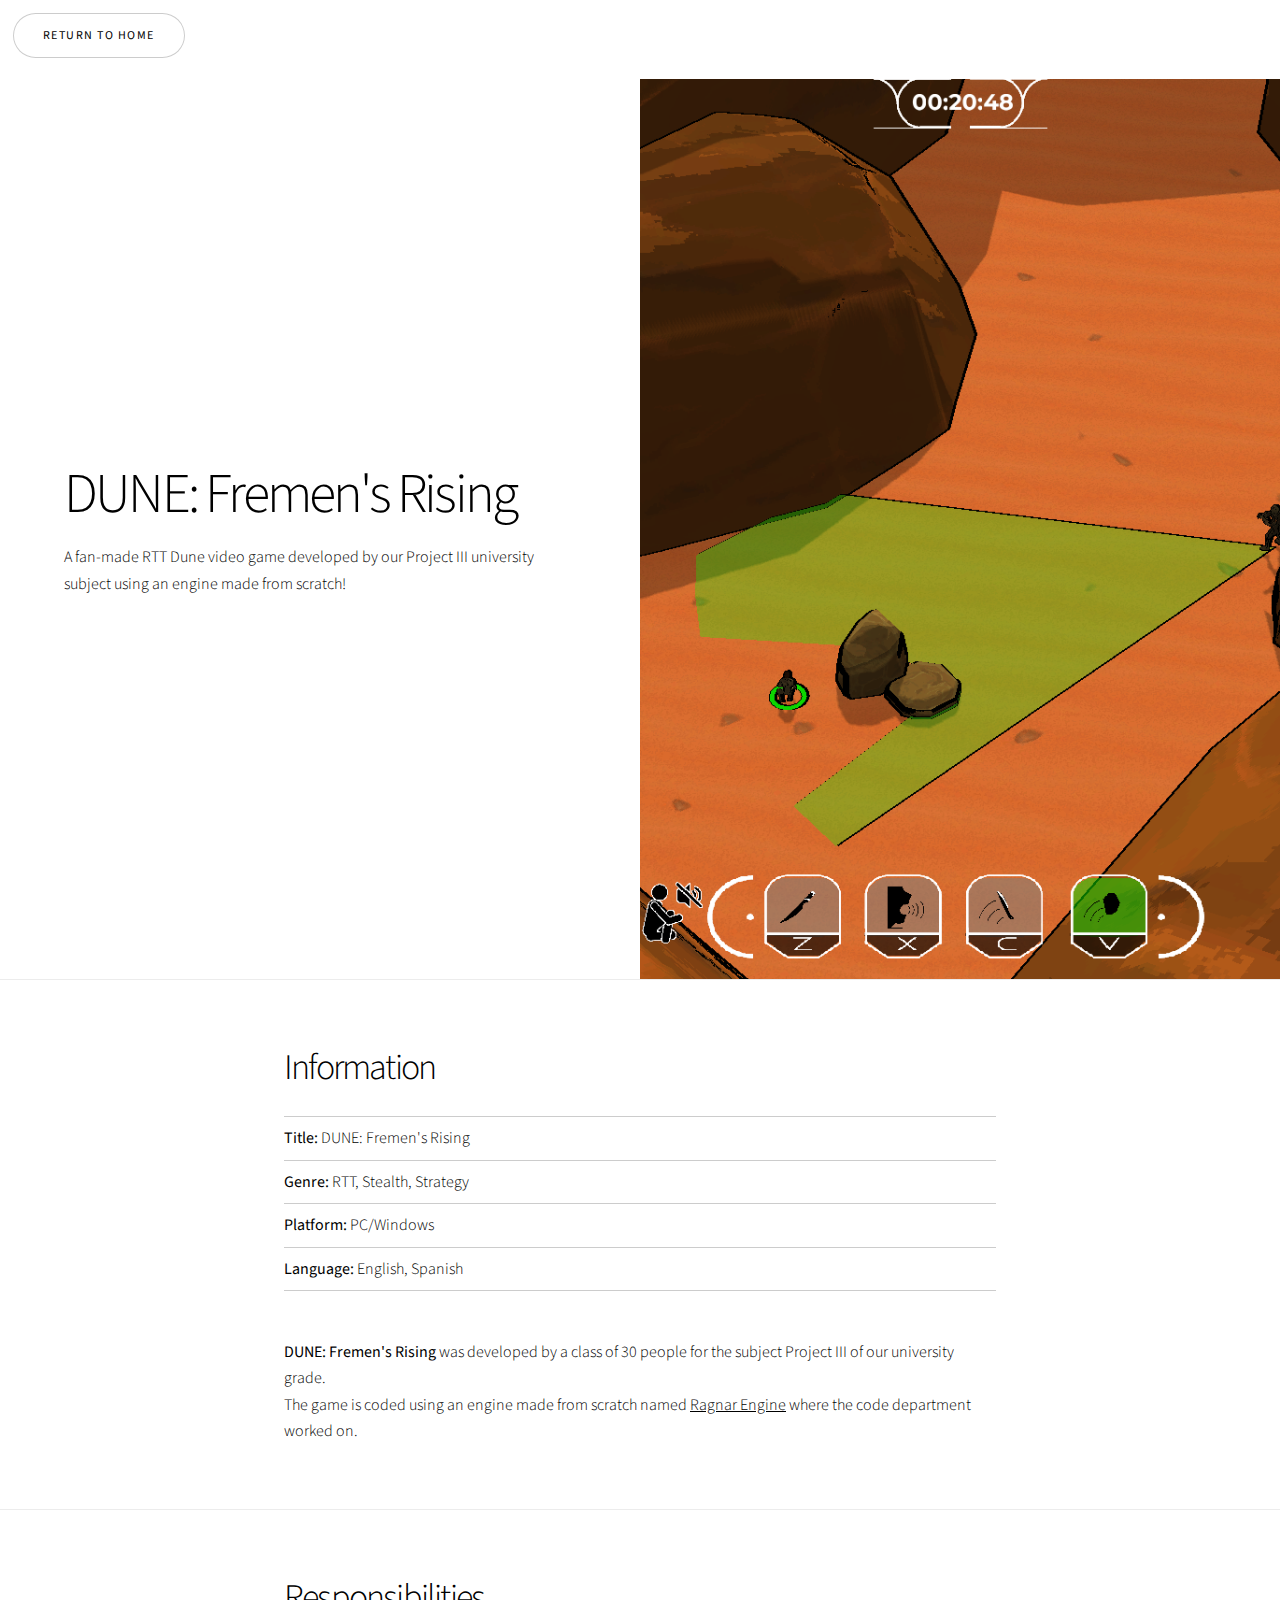
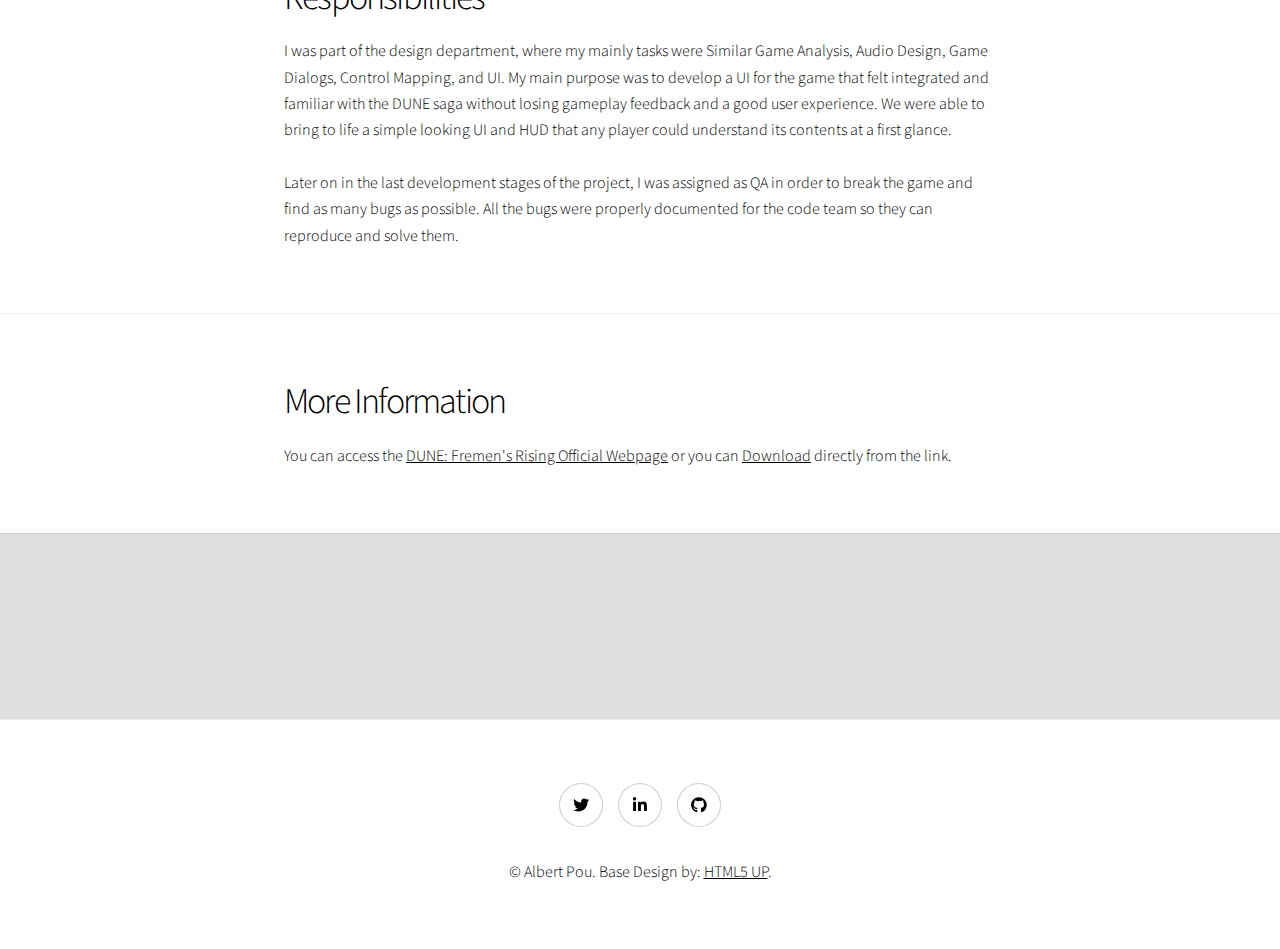
==== dune.html @ fc318937 "qa changes" ====
<!DOCTYPE HTML>
<!--
	Story by HTML5 UP
	html5up.net | @ajlkn
	Free for personal and commercial use under the CCA 3.0 license (html5up.net/license)
-->
<html>
	<head>
		<title>Albert Pou's Portfolio - DUNE: Fremen's Rising </title>
		<meta charset="utf-8" />
		<meta name="viewport" content="width=device-width, initial-scale=1, user-scalable=no" />
		<link rel="stylesheet" href="assets/css/main.css" />
		<noscript><link rel="stylesheet" href="assets/css/noscript.css" /></noscript>
	</head>
	<body class="is-preload">
		<div class="return-button">
			<a href="index.html" class="button">Return to Home</a>
		</div>
		<!-- Wrapper -->
		<div id="wrapper" class="divided">
			<!-- One -->			
			<section class="banner style1 orient-left content-align-left image-position-center fullscreen onload-image-fade-in onload-content-fade-right">
				
				<div class="content">
					<h1>DUNE: Fremen's Rising</h1>
					<p class: "major">A fan-made RTT Dune video game developed by our Project III university subject using an engine	made from scratch!</p>
				</div>
				<div class="image">
					<img src="images/dune/dune1.png" alt="" />
				</div>
			</section>

			<!-- Two -->
			<section class="spotlight style2 orient-center content-align-left image-position-center onscroll-image-fade-in">
				<div class="content">
					<h2>Information</h2>
					<ul class="alt">
						<li></li>
						<li><strong>Title:</strong> DUNE: Fremen's Rising</li>
						<li><strong>Genre:</strong> RTT, Stealth, Strategy</li>
						<li><strong>Platform:</strong> PC/Windows</li>
						<li><strong>Language:</strong> English, Spanish</li>
						<li></li>
					</ul>
					<p><strong>DUNE: Fremen's Rising</strong> was developed by a class of 30 people for the subject Project III of our university grade.<br>
						The game is coded using an engine made from scratch named <a href="https://github.com/UriKurae/Ragnar-Engine" class="text">Ragnar Engine</a> where the code department worked on.
					</p> 
				</div>
			</section>		
              
			<!-- Three -->
			<section class="spotlight style2 orient-center content-align-left image-position-center onscroll-image-fade-in">
				<div class="content">
					<h2>Responsibilities</h2>
					<p>
						I was part of the design department, where my mainly tasks were Similar Game Analysis, Audio Design, Game Dialogs, Control Mapping, and UI.
						My main purpose was to develop a UI for the game that felt integrated and familiar with the DUNE saga without losing gameplay feedback and a good user experience.
						We were able to bring to life a simple looking UI and HUD that any player could understand its contents at a first glance. <br><br>
						Later on in the last development stages of the project, I was assigned as QA in order to break the game and find as many bugs as possible. All the bugs were properly documented
						for the code team so they can reproduce and solve them.
					</p>
				</div>
			</section>
			
			<!-- Four -->
			<section class="spotlight style2 orient-center content-align-left image-position-center onscroll-image-fade-in">
				<div class="content">
					<h2>More Information</h2>
					<p>
						You can access the <a href="https://dune-fermen-s-rising-web.vercel.app" class="text">DUNE: Fremen's Rising Official Webpage</a> or you can
						<a href="https://github.com/Denisdrk6/Dune-Fremen-s-Rising/releases/tag/V_1.0" class="text">Download</a> directly from the link.<br>						
					</p> 
				</div>
			</section>

			<!-- Gallery -->
			<section class="wrapper style1 align-center">

				
					<div class="gallery style2 medium lightbox onscroll-fade-in">
						<article>
							<a href="images/dune/dune2.png" class="image">
								<img src="images/dune/dune2.png" alt="" />
							</a>
							<div class="caption">								
								<ul class="actions fixed">
								</ul>
							</div>
						</article>
						<article>
							<a href="images/dune/dune3.png" class="image">
								<img src="images/dune/dune3.png" alt="" />
							</a>
							<div class="caption">								
								<ul class="actions fixed">
								</ul>
							</div>
						</article>
						<article>
							<a href="images/dune/dune4.png" class="image">
								<img src="images/dune/dune4.png" alt="" />
							</a>
							<div class="caption">								
								<ul class="actions fixed">
								</ul>
							</div>
						</article>
						<article>
							<a href="images/dune/dune5.png" class="image">
								<img src="images/dune/dune5.png" alt="" />
							</a>
							<div class="caption">								
								<ul class="actions fixed">
								</ul>
							</div>
						</article>
						<article>
							<a href="images/dune/dune6.png" class="image">
								<img src="images/dune/dune6.png" alt="" />
							</a>
							<div class="caption">								
								<ul class="actions fixed">
								</ul>
							</div>
						</article>
						<article>
							<a href="images/dune/dune7.png" class="image">
								<img src="images/dune/dune7.png" alt="" />
							</a>
							<div class="caption">								
								<ul class="actions fixed">
								</ul>
							</div>
						</article>
						<article>
							<a href="images/dune/dune8.png" class="image">
								<img src="images/dune/dune8.png" alt="" />
							</a>
							<div class="caption">								
								<ul class="actions fixed">
								</ul>
							</div>
						</article>
					</div>
			</section>

			<!-- Footer -->
			<footer class="wrapper style1 align-center">
				<div class="inner">
					<ul class="icons">
						<li><a href="https://twitter.com/hydeon_dev" class="icon brands style2 fa-twitter"><span class="label">Twitter</span></a></li>
						<li><a href="https://www.linkedin.com/in/poualbert/" class="icon brands style2 fa-linkedin-in"><span class="label">LinkedIn</span></a></li>
						<li><a href="https://github.com/Hydeon-git" class="icon brands style2 fa-github"><span class="label">Github</span></a></li>
					</ul>
					<p>&copy; Albert Pou. Base Design by: <a href="https://html5up.net">HTML5 UP</a>.</p>
				</div>
			</footer>
			

		</div>

		<!-- Scripts -->
			<script src="assets/js/jquery.min.js"></script>
			<script src="assets/js/jquery.scrollex.min.js"></script>
			<script src="assets/js/jquery.scrolly.min.js"></script>
			<script src="assets/js/browser.min.js"></script>
			<script src="assets/js/breakpoints.min.js"></script>
			<script src="assets/js/util.js"></script>
			<script src="assets/js/main.js"></script>

	</body>
</html>
---- assets/css/main.css ----
@import url(fontawesome-all.min.css);
@import url("https://fonts.googleapis.com/css?family=Source+Sans+Pro:300,300i,400,400i");

/*
	Story by HTML5 UP
	html5up.net | @ajlkn
	Free for personal and commercial use under the CCA 3.0 license (html5up.net/license)
*/
html{
	scroll-behavior: smooth;
}

html, body, div, span, applet, object,
iframe, h1, h2, h3, h4, h5, h6, p, blockquote,
pre, a, abbr, acronym, address, big, cite,
code, del, dfn, em, img, ins, kbd, q, s, samp,
small, strike, strong, sub, sup, tt, var, b,
u, i, center, dl, dt, dd, ol, ul, li, fieldset,
form, label, legend, table, caption, tbody,
tfoot, thead, tr, th, td, article, aside,
canvas, details, embed, figure, figcaption,
footer, header, hgroup, menu, nav, output, ruby,
section, summary, time, mark, audio, video {
	margin: 0;
	padding: 0;
	border: 0;
	font-size: 100%;
	font: inherit;
	vertical-align: baseline;}

article, aside, details, figcaption, figure,
footer, header, hgroup, menu, nav, section {
	display: block;}

body {
	line-height: 1;
}

ol, ul {
	list-style: none;
}

blockquote, q {
	quotes: none;
}

	blockquote:before, blockquote:after, q:before, q:after {
		content: '';
		content: none;
	}

table {
	border-collapse: collapse;
	border-spacing: 0;
}

body {
	-webkit-text-size-adjust: none;
}

mark {
	background-color: transparent;
	color: inherit;
}

input::-moz-focus-inner {
	border: 0;
	padding: 0;
}

input, select, textarea {
	-moz-appearance: none;
	-webkit-appearance: none;
	-ms-appearance: none;
	appearance: none;
}

/* Basic */

	@-ms-viewport {
		width: device-width;
	}

	body {
		-ms-overflow-style: scrollbar;
	}

	@media screen and (max-width: 480px) {

		html, body {
			min-width: 320px;
		}

	}

	html {
		box-sizing: border-box;
	}

	*, *:before, *:after {
		box-sizing: inherit;
	}

	body {
		background: #ffffff;
	}

		body.is-preload *, body.is-preload *:before, body.is-preload *:after {
			-moz-animation: none !important;
			-webkit-animation: none !important;
			-ms-animation: none !important;
			animation: none !important;
			-moz-transition: none !important;
			-webkit-transition: none !important;
			-ms-transition: none !important;
			transition: none !important;
		}

/* Type */

	html {
		font-size: 18pt;
	}

		@media screen and (max-width: 1680px) {

			html {
				font-size: 14pt;
			}

		}

		@media screen and (max-width: 1280px) {

			html {
				font-size: 12pt;
			}

		}

		@media screen and (max-width: 736px) {

			html {
				font-size: 11pt;
			}

		}

		@media screen and (max-width: 360px) {

			html {
				font-size: 10pt;
			}

		}

	body {
		background-color: #ffffff;
		color: #000000;
	}

	body, input, select, textarea {
		font-family: "Source Sans Pro", Helvetica, sans-serif;
		font-size: 1rem;
		font-weight: 300;
		line-height: 1.65;
	}

	a {
		-moz-transition: color 0.2s ease-in-out;
		-webkit-transition: color 0.2s ease-in-out;
		-ms-transition: color 0.2s ease-in-out;
		transition: color 0.2s ease-in-out;
		text-decoration: underline;
	}

		a:hover {
			text-decoration: none;
		}

	strong, b {
		font-weight: 400;
	}

	em, i {
		font-style: italic;
	}

	p {
		margin: 0 0 2rem 0;
	}

		p.major {
			font-size: 1.25rem;
		}

	h1, h2, h3, h4, h5, h6 {
		font-weight: 300;
		line-height: 1.375;
		letter-spacing: -0.05em;
		margin: 0 0 1rem 0;
	}

		h1 a, h2 a, h3 a, h4 a, h5 a, h6 a {
			color: inherit;
			text-decoration: none;
		}

	h1 {
		font-size: 3.5rem;
		line-height: 1.2;
	}

	h2 {
		font-size: 2.25rem;
	}

	h3 {
		font-size: 1.5rem;
	}

	h4 {
		font-size: 1.1rem;
	}

	h5 {
		font-size: 0.9rem;
	}

	h6 {
		font-size: 0.7rem;
	}

	sub {
		font-size: 0.8rem;
		position: relative;
		top: 0.5rem;
	}

	sup {
		font-size: 0.8rem;
		position: relative;
		top: -0.5rem;
	}

	blockquote {
		border-left: solid 4px;
		font-style: italic;
		margin: 0 0 2rem 0;
		padding: 0.5rem 0 0.5rem 2rem;
	}

	code {
		border-radius: 4px;
		font-family: "Courier New", monospace;
		font-size: 0.9em;
		margin: 0 0.25rem;
		padding: 0.25rem 0.325rem;
	}

	pre {
		-webkit-overflow-scrolling: touch;
		font-family: "Courier New", monospace;
		font-size: 0.9em;
		margin: 0 0 2rem 0;
	}

		pre code {
			display: block;
			line-height: 1.5;
			padding: 0.75rem 1rem;
			overflow-x: auto;
		}

	hr {
		border: 0;
		border-bottom: solid 1px;
		margin: 2.5rem 0;
	}

		hr.major {
			margin: 3.5rem 0;
		}

	.align-left {
		text-align: left;
	}

	.align-center {
		text-align: center;
	}

	.align-right {
		text-align: right;
	}

	@media screen and (max-width: 736px) {

		p.major {
			font-size: 1.1rem;
		}

		h1 {
			font-size: 2.5rem;
		}

		h2 {
			font-size: 2rem;
		}

		h3 {
			font-size: 1.25rem;
		}

		h4 {
			font-size: 1rem;
		}

	}

	input, select, textarea {
		color: #000000;
	}

	a {
		color: #000000;
	}

		a:hover {
			color: #47D3E5;
		}

	strong, b {
		color: #000000;
	}

	h1, h2, h3, h4, h5, h6 {
		color: #000000;
	}

	blockquote {
		border-left-color: rgba(0, 0, 0, 0.2);
	}

	code {
		background: rgba(0, 0, 0, 0.05);
		border-color: rgba(0, 0, 0, 0.2);
	}

	hr {
		border-bottom-color: rgba(0, 0, 0, 0.2);
	}

/* Row */

	.row {
		display: flex;
		flex-wrap: wrap;
		box-sizing: border-box;
		align-items: stretch;
	}

		.row > * {
			box-sizing: border-box;
		}

		.row.gtr-uniform > * > :last-child {
			margin-bottom: 0;
		}

		.row.aln-left {
			justify-content: flex-start;
		}

		.row.aln-center {
			justify-content: center;
		}

		.row.aln-right {
			justify-content: flex-end;
		}

		.row.aln-top {
			align-items: flex-start;
		}

		.row.aln-middle {
			align-items: center;
		}

		.row.aln-bottom {
			align-items: flex-end;
		}

		.row > .imp {
			order: -1;
		}

		.row > .col-1 {
			width: 8.33333%;
		}

		.row > .off-1 {
			margin-left: 8.33333%;
		}

		.row > .col-2 {
			width: 16.66667%;
		}

		.row > .off-2 {
			margin-left: 16.66667%;
		}

		.row > .col-3 {
			width: 25%;
		}

		.row > .off-3 {
			margin-left: 25%;
		}

		.row > .col-4 {
			width: 33.33333%;
		}

		.row > .off-4 {
			margin-left: 33.33333%;
		}

		.row > .col-5 {
			width: 41.66667%;
		}

		.row > .off-5 {
			margin-left: 41.66667%;
		}

		.row > .col-6 {
			width: 50%;
		}

		.row > .off-6 {
			margin-left: 50%;
		}

		.row > .col-7 {
			width: 58.33333%;
		}

		.row > .off-7 {
			margin-left: 58.33333%;
		}

		.row > .col-8 {
			width: 66.66667%;
		}

		.row > .off-8 {
			margin-left: 66.66667%;
		}

		.row > .col-9 {
			width: 75%;
		}

		.row > .off-9 {
			margin-left: 75%;
		}

		.row > .col-10 {
			width: 83.33333%;
		}

		.row > .off-10 {
			margin-left: 83.33333%;
		}

		.row > .col-11 {
			width: 91.66667%;
		}

		.row > .off-11 {
			margin-left: 91.66667%;
		}

		.row > .col-12 {
			width: 100%;
		}

		.row > .off-12 {
			margin-left: 100%;
		}

		.row.gtr-0 {
			margin-top: 0;
			margin-left: 0rem;
		}

			.row.gtr-0 > * {
				padding: 0 0 0 0rem;
			}

			.row.gtr-0.gtr-uniform {
				margin-top: 0rem;
			}

				.row.gtr-0.gtr-uniform > * {
					padding-top: 0rem;
				}

		.row.gtr-25 {
			margin-top: 0;
			margin-left: -0.5rem;
		}

			.row.gtr-25 > * {
				padding: 0 0 0 0.5rem;
			}

			.row.gtr-25.gtr-uniform {
				margin-top: -0.5rem;
			}

				.row.gtr-25.gtr-uniform > * {
					padding-top: 0.5rem;
				}

		.row.gtr-50 {
			margin-top: 0;
			margin-left: -1rem;
		}

			.row.gtr-50 > * {
				padding: 0 0 0 1rem;
			}

			.row.gtr-50.gtr-uniform {
				margin-top: -1rem;
			}

				.row.gtr-50.gtr-uniform > * {
					padding-top: 1rem;
				}

		.row {
			margin-top: 0;
			margin-left: -2rem;
		}

			.row > * {
				padding: 0 0 0 2rem;
			}

			.row.gtr-uniform {
				margin-top: -2rem;
			}

				.row.gtr-uniform > * {
					padding-top: 2rem;
				}

		.row.gtr-150 {
			margin-top: 0;
			margin-left: -3rem;
		}

			.row.gtr-150 > * {
				padding: 0 0 0 3rem;
			}

			.row.gtr-150.gtr-uniform {
				margin-top: -3rem;
			}

				.row.gtr-150.gtr-uniform > * {
					padding-top: 3rem;
				}

		.row.gtr-200 {
			margin-top: 0;
			margin-left: -4rem;
		}

			.row.gtr-200 > * {
				padding: 0 0 0 4rem;
			}

			.row.gtr-200.gtr-uniform {
				margin-top: -4rem;
			}

				.row.gtr-200.gtr-uniform > * {
					padding-top: 4rem;
				}

		@media screen and (max-width: 1680px) {

			.row {
				display: flex;
				flex-wrap: wrap;
				box-sizing: border-box;
				align-items: stretch;
			}

				.row > * {
					box-sizing: border-box;
				}

				.row.gtr-uniform > * > :last-child {
					margin-bottom: 0;
				}

				.row.aln-left {
					justify-content: flex-start;
				}

				.row.aln-center {
					justify-content: center;
				}

				.row.aln-right {
					justify-content: flex-end;
				}

				.row.aln-top {
					align-items: flex-start;
				}

				.row.aln-middle {
					align-items: center;
				}

				.row.aln-bottom {
					align-items: flex-end;
				}

				.row > .imp-xlarge {
					order: -1;
				}

				.row > .col-1-xlarge {
					width: 8.33333%;
				}

				.row > .off-1-xlarge {
					margin-left: 8.33333%;
				}

				.row > .col-2-xlarge {
					width: 16.66667%;
				}

				.row > .off-2-xlarge {
					margin-left: 16.66667%;
				}

				.row > .col-3-xlarge {
					width: 25%;
				}

				.row > .off-3-xlarge {
					margin-left: 25%;
				}

				.row > .col-4-xlarge {
					width: 33.33333%;
				}

				.row > .off-4-xlarge {
					margin-left: 33.33333%;
				}

				.row > .col-5-xlarge {
					width: 41.66667%;
				}

				.row > .off-5-xlarge {
					margin-left: 41.66667%;
				}

				.row > .col-6-xlarge {
					width: 50%;
				}

				.row > .off-6-xlarge {
					margin-left: 50%;
				}

				.row > .col-7-xlarge {
					width: 58.33333%;
				}

				.row > .off-7-xlarge {
					margin-left: 58.33333%;
				}

				.row > .col-8-xlarge {
					width: 66.66667%;
				}

				.row > .off-8-xlarge {
					margin-left: 66.66667%;
				}

				.row > .col-9-xlarge {
					width: 75%;
				}

				.row > .off-9-xlarge {
					margin-left: 75%;
				}

				.row > .col-10-xlarge {
					width: 83.33333%;
				}

				.row > .off-10-xlarge {
					margin-left: 83.33333%;
				}

				.row > .col-11-xlarge {
					width: 91.66667%;
				}

				.row > .off-11-xlarge {
					margin-left: 91.66667%;
				}

				.row > .col-12-xlarge {
					width: 100%;
				}

				.row > .off-12-xlarge {
					margin-left: 100%;
				}

				.row.gtr-0 {
					margin-top: 0;
					margin-left: 0rem;
				}

					.row.gtr-0 > * {
						padding: 0 0 0 0rem;
					}

					.row.gtr-0.gtr-uniform {
						margin-top: 0rem;
					}

						.row.gtr-0.gtr-uniform > * {
							padding-top: 0rem;
						}

				.row.gtr-25 {
					margin-top: 0;
					margin-left: -0.5rem;
				}

					.row.gtr-25 > * {
						padding: 0 0 0 0.5rem;
					}

					.row.gtr-25.gtr-uniform {
						margin-top: -0.5rem;
					}

						.row.gtr-25.gtr-uniform > * {
							padding-top: 0.5rem;
						}

				.row.gtr-50 {
					margin-top: 0;
					margin-left: -1rem;
				}

					.row.gtr-50 > * {
						padding: 0 0 0 1rem;
					}

					.row.gtr-50.gtr-uniform {
						margin-top: -1rem;
					}

						.row.gtr-50.gtr-uniform > * {
							padding-top: 1rem;
						}

				.row {
					margin-top: 0;
					margin-left: -2rem;
				}

					.row > * {
						padding: 0 0 0 2rem;
					}

					.row.gtr-uniform {
						margin-top: -2rem;
					}

						.row.gtr-uniform > * {
							padding-top: 2rem;
						}

				.row.gtr-150 {
					margin-top: 0;
					margin-left: -3rem;
				}

					.row.gtr-150 > * {
						padding: 0 0 0 3rem;
					}

					.row.gtr-150.gtr-uniform {
						margin-top: -3rem;
					}

						.row.gtr-150.gtr-uniform > * {
							padding-top: 3rem;
						}

				.row.gtr-200 {
					margin-top: 0;
					margin-left: -4rem;
				}

					.row.gtr-200 > * {
						padding: 0 0 0 4rem;
					}

					.row.gtr-200.gtr-uniform {
						margin-top: -4rem;
					}

						.row.gtr-200.gtr-uniform > * {
							padding-top: 4rem;
						}

		}

		@media screen and (max-width: 1280px) {

			.row {
				display: flex;
				flex-wrap: wrap;
				box-sizing: border-box;
				align-items: stretch;
			}

				.row > * {
					box-sizing: border-box;
				}

				.row.gtr-uniform > * > :last-child {
					margin-bottom: 0;
				}

				.row.aln-left {
					justify-content: flex-start;
				}

				.row.aln-center {
					justify-content: center;
				}

				.row.aln-right {
					justify-content: flex-end;
				}

				.row.aln-top {
					align-items: flex-start;
				}

				.row.aln-middle {
					align-items: center;
				}

				.row.aln-bottom {
					align-items: flex-end;
				}

				.row > .imp-large {
					order: -1;
				}

				.row > .col-1-large {
					width: 8.33333%;
				}

				.row > .off-1-large {
					margin-left: 8.33333%;
				}

				.row > .col-2-large {
					width: 16.66667%;
				}

				.row > .off-2-large {
					margin-left: 16.66667%;
				}

				.row > .col-3-large {
					width: 25%;
				}

				.row > .off-3-large {
					margin-left: 25%;
				}

				.row > .col-4-large {
					width: 33.33333%;
				}

				.row > .off-4-large {
					margin-left: 33.33333%;
				}

				.row > .col-5-large {
					width: 41.66667%;
				}

				.row > .off-5-large {
					margin-left: 41.66667%;
				}

				.row > .col-6-large {
					width: 50%;
				}

				.row > .off-6-large {
					margin-left: 50%;
				}

				.row > .col-7-large {
					width: 58.33333%;
				}

				.row > .off-7-large {
					margin-left: 58.33333%;
				}

				.row > .col-8-large {
					width: 66.66667%;
				}

				.row > .off-8-large {
					margin-left: 66.66667%;
				}

				.row > .col-9-large {
					width: 75%;
				}

				.row > .off-9-large {
					margin-left: 75%;
				}

				.row > .col-10-large {
					width: 83.33333%;
				}

				.row > .off-10-large {
					margin-left: 83.33333%;
				}

				.row > .col-11-large {
					width: 91.66667%;
				}

				.row > .off-11-large {
					margin-left: 91.66667%;
				}

				.row > .col-12-large {
					width: 100%;
				}

				.row > .off-12-large {
					margin-left: 100%;
				}

				.row.gtr-0 {
					margin-top: 0;
					margin-left: 0rem;
				}

					.row.gtr-0 > * {
						padding: 0 0 0 0rem;
					}

					.row.gtr-0.gtr-uniform {
						margin-top: 0rem;
					}

						.row.gtr-0.gtr-uniform > * {
							padding-top: 0rem;
						}

				.row.gtr-25 {
					margin-top: 0;
					margin-left: -0.5rem;
				}

					.row.gtr-25 > * {
						padding: 0 0 0 0.5rem;
					}

					.row.gtr-25.gtr-uniform {
						margin-top: -0.5rem;
					}

						.row.gtr-25.gtr-uniform > * {
							padding-top: 0.5rem;
						}

				.row.gtr-50 {
					margin-top: 0;
					margin-left: -1rem;
				}

					.row.gtr-50 > * {
						padding: 0 0 0 1rem;
					}

					.row.gtr-50.gtr-uniform {
						margin-top: -1rem;
					}

						.row.gtr-50.gtr-uniform > * {
							padding-top: 1rem;
						}

				.row {
					margin-top: 0;
					margin-left: -2rem;
				}

					.row > * {
						padding: 0 0 0 2rem;
					}

					.row.gtr-uniform {
						margin-top: -2rem;
					}

						.row.gtr-uniform > * {
							padding-top: 2rem;
						}

				.row.gtr-150 {
					margin-top: 0;
					margin-left: -3rem;
				}

					.row.gtr-150 > * {
						padding: 0 0 0 3rem;
					}

					.row.gtr-150.gtr-uniform {
						margin-top: -3rem;
					}

						.row.gtr-150.gtr-uniform > * {
							padding-top: 3rem;
						}

				.row.gtr-200 {
					margin-top: 0;
					margin-left: -4rem;
				}

					.row.gtr-200 > * {
						padding: 0 0 0 4rem;
					}

					.row.gtr-200.gtr-uniform {
						margin-top: -4rem;
					}

						.row.gtr-200.gtr-uniform > * {
							padding-top: 4rem;
						}

		}

		@media screen and (max-width: 980px) {

			.row {
				display: flex;
				flex-wrap: wrap;
				box-sizing: border-box;
				align-items: stretch;
			}

				.row > * {
					box-sizing: border-box;
				}

				.row.gtr-uniform > * > :last-child {
					margin-bottom: 0;
				}

				.row.aln-left {
					justify-content: flex-start;
				}

				.row.aln-center {
					justify-content: center;
				}

				.row.aln-right {
					justify-content: flex-end;
				}

				.row.aln-top {
					align-items: flex-start;
				}

				.row.aln-middle {
					align-items: center;
				}

				.row.aln-bottom {
					align-items: flex-end;
				}

				.row > .imp-medium {
					order: -1;
				}

				.row > .col-1-medium {
					width: 8.33333%;
				}

				.row > .off-1-medium {
					margin-left: 8.33333%;
				}

				.row > .col-2-medium {
					width: 16.66667%;
				}

				.row > .off-2-medium {
					margin-left: 16.66667%;
				}

				.row > .col-3-medium {
					width: 25%;
				}

				.row > .off-3-medium {
					margin-left: 25%;
				}

				.row > .col-4-medium {
					width: 33.33333%;
				}

				.row > .off-4-medium {
					margin-left: 33.33333%;
				}

				.row > .col-5-medium {
					width: 41.66667%;
				}

				.row > .off-5-medium {
					margin-left: 41.66667%;
				}

				.row > .col-6-medium {
					width: 50%;
				}

				.row > .off-6-medium {
					margin-left: 50%;
				}

				.row > .col-7-medium {
					width: 58.33333%;
				}

				.row > .off-7-medium {
					margin-left: 58.33333%;
				}

				.row > .col-8-medium {
					width: 66.66667%;
				}

				.row > .off-8-medium {
					margin-left: 66.66667%;
				}

				.row > .col-9-medium {
					width: 75%;
				}

				.row > .off-9-medium {
					margin-left: 75%;
				}

				.row > .col-10-medium {
					width: 83.33333%;
				}

				.row > .off-10-medium {
					margin-left: 83.33333%;
				}

				.row > .col-11-medium {
					width: 91.66667%;
				}

				.row > .off-11-medium {
					margin-left: 91.66667%;
				}

				.row > .col-12-medium {
					width: 100%;
				}

				.row > .off-12-medium {
					margin-left: 100%;
				}

				.row.gtr-0 {
					margin-top: 0;
					margin-left: 0rem;
				}

					.row.gtr-0 > * {
						padding: 0 0 0 0rem;
					}

					.row.gtr-0.gtr-uniform {
						margin-top: 0rem;
					}

						.row.gtr-0.gtr-uniform > * {
							padding-top: 0rem;
						}

				.row.gtr-25 {
					margin-top: 0;
					margin-left: -0.5rem;
				}

					.row.gtr-25 > * {
						padding: 0 0 0 0.5rem;
					}

					.row.gtr-25.gtr-uniform {
						margin-top: -0.5rem;
					}

						.row.gtr-25.gtr-uniform > * {
							padding-top: 0.5rem;
						}

				.row.gtr-50 {
					margin-top: 0;
					margin-left: -1rem;
				}

					.row.gtr-50 > * {
						padding: 0 0 0 1rem;
					}

					.row.gtr-50.gtr-uniform {
						margin-top: -1rem;
					}

						.row.gtr-50.gtr-uniform > * {
							padding-top: 1rem;
						}

				.row {
					margin-top: 0;
					margin-left: -2rem;
				}

					.row > * {
						padding: 0 0 0 2rem;
					}

					.row.gtr-uniform {
						margin-top: -2rem;
					}

						.row.gtr-uniform > * {
							padding-top: 2rem;
						}

				.row.gtr-150 {
					margin-top: 0;
					margin-left: -3rem;
				}

					.row.gtr-150 > * {
						padding: 0 0 0 3rem;
					}

					.row.gtr-150.gtr-uniform {
						margin-top: -3rem;
					}

						.row.gtr-150.gtr-uniform > * {
							padding-top: 3rem;
						}

				.row.gtr-200 {
					margin-top: 0;
					margin-left: -4rem;
				}

					.row.gtr-200 > * {
						padding: 0 0 0 4rem;
					}

					.row.gtr-200.gtr-uniform {
						margin-top: -4rem;
					}

						.row.gtr-200.gtr-uniform > * {
							padding-top: 4rem;
						}

		}

		@media screen and (max-width: 736px) {

			.row {
				display: flex;
				flex-wrap: wrap;
				box-sizing: border-box;
				align-items: stretch;
			}

				.row > * {
					box-sizing: border-box;
				}

				.row.gtr-uniform > * > :last-child {
					margin-bottom: 0;
				}

				.row.aln-left {
					justify-content: flex-start;
				}

				.row.aln-center {
					justify-content: center;
				}

				.row.aln-right {
					justify-content: flex-end;
				}

				.row.aln-top {
					align-items: flex-start;
				}

				.row.aln-middle {
					align-items: center;
				}

				.row.aln-bottom {
					align-items: flex-end;
				}

				.row > .imp-small {
					order: -1;
				}

				.row > .col-1-small {
					width: 8.33333%;
				}

				.row > .off-1-small {
					margin-left: 8.33333%;
				}

				.row > .col-2-small {
					width: 16.66667%;
				}

				.row > .off-2-small {
					margin-left: 16.66667%;
				}

				.row > .col-3-small {
					width: 25%;
				}

				.row > .off-3-small {
					margin-left: 25%;
				}

				.row > .col-4-small {
					width: 33.33333%;
				}

				.row > .off-4-small {
					margin-left: 33.33333%;
				}

				.row > .col-5-small {
					width: 41.66667%;
				}

				.row > .off-5-small {
					margin-left: 41.66667%;
				}

				.row > .col-6-small {
					width: 50%;
				}

				.row > .off-6-small {
					margin-left: 50%;
				}

				.row > .col-7-small {
					width: 58.33333%;
				}

				.row > .off-7-small {
					margin-left: 58.33333%;
				}

				.row > .col-8-small {
					width: 66.66667%;
				}

				.row > .off-8-small {
					margin-left: 66.66667%;
				}

				.row > .col-9-small {
					width: 75%;
				}

				.row > .off-9-small {
					margin-left: 75%;
				}

				.row > .col-10-small {
					width: 83.33333%;
				}

				.row > .off-10-small {
					margin-left: 83.33333%;
				}

				.row > .col-11-small {
					width: 91.66667%;
				}

				.row > .off-11-small {
					margin-left: 91.66667%;
				}

				.row > .col-12-small {
					width: 100%;
				}

				.row > .off-12-small {
					margin-left: 100%;
				}

				.row.gtr-0 {
					margin-top: 0;
					margin-left: 0rem;
				}

					.row.gtr-0 > * {
						padding: 0 0 0 0rem;
					}

					.row.gtr-0.gtr-uniform {
						margin-top: 0rem;
					}

						.row.gtr-0.gtr-uniform > * {
							padding-top: 0rem;
						}

				.row.gtr-25 {
					margin-top: 0;
					margin-left: -0.5rem;
				}

					.row.gtr-25 > * {
						padding: 0 0 0 0.5rem;
					}

					.row.gtr-25.gtr-uniform {
						margin-top: -0.5rem;
					}

						.row.gtr-25.gtr-uniform > * {
							padding-top: 0.5rem;
						}

				.row.gtr-50 {
					margin-top: 0;
					margin-left: -1rem;
				}

					.row.gtr-50 > * {
						padding: 0 0 0 1rem;
					}

					.row.gtr-50.gtr-uniform {
						margin-top: -1rem;
					}

						.row.gtr-50.gtr-uniform > * {
							padding-top: 1rem;
						}

				.row {
					margin-top: 0;
					margin-left: -2rem;
				}

					.row > * {
						padding: 0 0 0 2rem;
					}

					.row.gtr-uniform {
						margin-top: -2rem;
					}

						.row.gtr-uniform > * {
							padding-top: 2rem;
						}

				.row.gtr-150 {
					margin-top: 0;
					margin-left: -3rem;
				}

					.row.gtr-150 > * {
						padding: 0 0 0 3rem;
					}

					.row.gtr-150.gtr-uniform {
						margin-top: -3rem;
					}

						.row.gtr-150.gtr-uniform > * {
							padding-top: 3rem;
						}

				.row.gtr-200 {
					margin-top: 0;
					margin-left: -4rem;
				}

					.row.gtr-200 > * {
						padding: 0 0 0 4rem;
					}

					.row.gtr-200.gtr-uniform {
						margin-top: -4rem;
					}

						.row.gtr-200.gtr-uniform > * {
							padding-top: 4rem;
						}

		}

		@media screen and (max-width: 480px) {

			.row {
				display: flex;
				flex-wrap: wrap;
				box-sizing: border-box;
				align-items: stretch;
			}

				.row > * {
					box-sizing: border-box;
				}

				.row.gtr-uniform > * > :last-child {
					margin-bottom: 0;
				}

				.row.aln-left {
					justify-content: flex-start;
				}

				.row.aln-center {
					justify-content: center;
				}

				.row.aln-right {
					justify-content: flex-end;
				}

				.row.aln-top {
					align-items: flex-start;
				}

				.row.aln-middle {
					align-items: center;
				}

				.row.aln-bottom {
					align-items: flex-end;
				}

				.row > .imp-xsmall {
					order: -1;
				}

				.row > .col-1-xsmall {
					width: 8.33333%;
				}

				.row > .off-1-xsmall {
					margin-left: 8.33333%;
				}

				.row > .col-2-xsmall {
					width: 16.66667%;
				}

				.row > .off-2-xsmall {
					margin-left: 16.66667%;
				}

				.row > .col-3-xsmall {
					width: 25%;
				}

				.row > .off-3-xsmall {
					margin-left: 25%;
				}

				.row > .col-4-xsmall {
					width: 33.33333%;
				}

				.row > .off-4-xsmall {
					margin-left: 33.33333%;
				}

				.row > .col-5-xsmall {
					width: 41.66667%;
				}

				.row > .off-5-xsmall {
					margin-left: 41.66667%;
				}

				.row > .col-6-xsmall {
					width: 50%;
				}

				.row > .off-6-xsmall {
					margin-left: 50%;
				}

				.row > .col-7-xsmall {
					width: 58.33333%;
				}

				.row > .off-7-xsmall {
					margin-left: 58.33333%;
				}

				.row > .col-8-xsmall {
					width: 66.66667%;
				}

				.row > .off-8-xsmall {
					margin-left: 66.66667%;
				}

				.row > .col-9-xsmall {
					width: 75%;
				}

				.row > .off-9-xsmall {
					margin-left: 75%;
				}

				.row > .col-10-xsmall {
					width: 83.33333%;
				}

				.row > .off-10-xsmall {
					margin-left: 83.33333%;
				}

				.row > .col-11-xsmall {
					width: 91.66667%;
				}

				.row > .off-11-xsmall {
					margin-left: 91.66667%;
				}

				.row > .col-12-xsmall {
					width: 100%;
				}

				.row > .off-12-xsmall {
					margin-left: 100%;
				}

				.row.gtr-0 {
					margin-top: 0;
					margin-left: 0rem;
				}

					.row.gtr-0 > * {
						padding: 0 0 0 0rem;
					}

					.row.gtr-0.gtr-uniform {
						margin-top: 0rem;
					}

						.row.gtr-0.gtr-uniform > * {
							padding-top: 0rem;
						}

				.row.gtr-25 {
					margin-top: 0;
					margin-left: -0.5rem;
				}

					.row.gtr-25 > * {
						padding: 0 0 0 0.5rem;
					}

					.row.gtr-25.gtr-uniform {
						margin-top: -0.5rem;
					}

						.row.gtr-25.gtr-uniform > * {
							padding-top: 0.5rem;
						}

				.row.gtr-50 {
					margin-top: 0;
					margin-left: -1rem;
				}

					.row.gtr-50 > * {
						padding: 0 0 0 1rem;
					}

					.row.gtr-50.gtr-uniform {
						margin-top: -1rem;
					}

						.row.gtr-50.gtr-uniform > * {
							padding-top: 1rem;
						}

				.row {
					margin-top: 0;
					margin-left: -2rem;
				}

					.row > * {
						padding: 0 0 0 2rem;
					}

					.row.gtr-uniform {
						margin-top: -2rem;
					}

						.row.gtr-uniform > * {
							padding-top: 2rem;
						}

				.row.gtr-150 {
					margin-top: 0;
					margin-left: -3rem;
				}

					.row.gtr-150 > * {
						padding: 0 0 0 3rem;
					}

					.row.gtr-150.gtr-uniform {
						margin-top: -3rem;
					}

						.row.gtr-150.gtr-uniform > * {
							padding-top: 3rem;
						}

				.row.gtr-200 {
					margin-top: 0;
					margin-left: -4rem;
				}

					.row.gtr-200 > * {
						padding: 0 0 0 4rem;
					}

					.row.gtr-200.gtr-uniform {
						margin-top: -4rem;
					}

						.row.gtr-200.gtr-uniform > * {
							padding-top: 4rem;
						}

		}

		@media screen and (max-width: 360px) {

			.row {
				display: flex;
				flex-wrap: wrap;
				box-sizing: border-box;
				align-items: stretch;
			}

				.row > * {
					box-sizing: border-box;
				}

				.row.gtr-uniform > * > :last-child {
					margin-bottom: 0;
				}

				.row.aln-left {
					justify-content: flex-start;
				}

				.row.aln-center {
					justify-content: center;
				}

				.row.aln-right {
					justify-content: flex-end;
				}

				.row.aln-top {
					align-items: flex-start;
				}

				.row.aln-middle {
					align-items: center;
				}

				.row.aln-bottom {
					align-items: flex-end;
				}

				.row > .imp-xxsmall {
					order: -1;
				}

				.row > .col-1-xxsmall {
					width: 8.33333%;
				}

				.row > .off-1-xxsmall {
					margin-left: 8.33333%;
				}

				.row > .col-2-xxsmall {
					width: 16.66667%;
				}

				.row > .off-2-xxsmall {
					margin-left: 16.66667%;
				}

				.row > .col-3-xxsmall {
					width: 25%;
				}

				.row > .off-3-xxsmall {
					margin-left: 25%;
				}

				.row > .col-4-xxsmall {
					width: 33.33333%;
				}

				.row > .off-4-xxsmall {
					margin-left: 33.33333%;
				}

				.row > .col-5-xxsmall {
					width: 41.66667%;
				}

				.row > .off-5-xxsmall {
					margin-left: 41.66667%;
				}

				.row > .col-6-xxsmall {
					width: 50%;
				}

				.row > .off-6-xxsmall {
					margin-left: 50%;
				}

				.row > .col-7-xxsmall {
					width: 58.33333%;
				}

				.row > .off-7-xxsmall {
					margin-left: 58.33333%;
				}

				.row > .col-8-xxsmall {
					width: 66.66667%;
				}

				.row > .off-8-xxsmall {
					margin-left: 66.66667%;
				}

				.row > .col-9-xxsmall {
					width: 75%;
				}

				.row > .off-9-xxsmall {
					margin-left: 75%;
				}

				.row > .col-10-xxsmall {
					width: 83.33333%;
				}

				.row > .off-10-xxsmall {
					margin-left: 83.33333%;
				}

				.row > .col-11-xxsmall {
					width: 91.66667%;
				}

				.row > .off-11-xxsmall {
					margin-left: 91.66667%;
				}

				.row > .col-12-xxsmall {
					width: 100%;
				}

				.row > .off-12-xxsmall {
					margin-left: 100%;
				}

				.row.gtr-0 {
					margin-top: 0;
					margin-left: 0rem;
				}

					.row.gtr-0 > * {
						padding: 0 0 0 0rem;
					}

					.row.gtr-0.gtr-uniform {
						margin-top: 0rem;
					}

						.row.gtr-0.gtr-uniform > * {
							padding-top: 0rem;
						}

				.row.gtr-25 {
					margin-top: 0;
					margin-left: -0.5rem;
				}

					.row.gtr-25 > * {
						padding: 0 0 0 0.5rem;
					}

					.row.gtr-25.gtr-uniform {
						margin-top: -0.5rem;
					}

						.row.gtr-25.gtr-uniform > * {
							padding-top: 0.5rem;
						}

				.row.gtr-50 {
					margin-top: 0;
					margin-left: -1rem;
				}

					.row.gtr-50 > * {
						padding: 0 0 0 1rem;
					}

					.row.gtr-50.gtr-uniform {
						margin-top: -1rem;
					}

						.row.gtr-50.gtr-uniform > * {
							padding-top: 1rem;
						}

				.row {
					margin-top: 0;
					margin-left: -2rem;
				}

					.row > * {
						padding: 0 0 0 2rem;
					}

					.row.gtr-uniform {
						margin-top: -2rem;
					}

						.row.gtr-uniform > * {
							padding-top: 2rem;
						}

				.row.gtr-150 {
					margin-top: 0;
					margin-left: -3rem;
				}

					.row.gtr-150 > * {
						padding: 0 0 0 3rem;
					}

					.row.gtr-150.gtr-uniform {
						margin-top: -3rem;
					}

						.row.gtr-150.gtr-uniform > * {
							padding-top: 3rem;
						}

				.row.gtr-200 {
					margin-top: 0;
					margin-left: -4rem;
				}

					.row.gtr-200 > * {
						padding: 0 0 0 4rem;
					}

					.row.gtr-200.gtr-uniform {
						margin-top: -4rem;
					}

						.row.gtr-200.gtr-uniform > * {
							padding-top: 4rem;
						}

		}

/* Box */

	.box {
		border-radius: 4px;
		border: solid 1px;
		margin-bottom: 2rem;
		padding: 1.5rem;
	}

		.box > :last-child,
		.box > :last-child > :last-child,
		.box > :last-child > :last-child > :last-child {
			margin-bottom: 0;
		}

		.box.alt {
			border: 0;
			border-radius: 0;
			padding: 0;
		}

	.box {
		border-color: rgba(0, 0, 0, 0.2);
	}

/* Button */

	input[type="submit"],
	input[type="reset"],
	input[type="button"],
	button,
	.button {
		-moz-appearance: none;
		-webkit-appearance: none;
		-ms-appearance: none;
		appearance: none;
		-moz-transition: background-color 0.2s ease-in-out, box-shadow 0.2s ease-in-out, color 0.2s ease-in-out;
		-webkit-transition: background-color 0.2s ease-in-out, box-shadow 0.2s ease-in-out, color 0.2s ease-in-out;
		-ms-transition: background-color 0.2s ease-in-out, box-shadow 0.2s ease-in-out, color 0.2s ease-in-out;
		transition: background-color 0.2s ease-in-out, box-shadow 0.2s ease-in-out, color 0.2s ease-in-out;
		border: 0;
		cursor: pointer;
		display: inline-block;
		font-weight: 400;
		letter-spacing: 0.125em;
		text-align: center;
		text-decoration: none;
		text-transform: uppercase;
		white-space: nowrap;
		font-size: 0.75rem;
		max-width: 20rem;
		height: 3.75em;
		line-height: 3.75em;
		border-radius: 3.75em;
		padding: 0 2.5em;
		text-overflow: ellipsis;
		overflow: hidden;
	}

		input[type="submit"].icon:before,
		input[type="reset"].icon:before,
		input[type="button"].icon:before,
		button.icon:before,
		.button.icon:before {
			margin-right: 0.5rem;
		}

		input[type="submit"].fit,
		input[type="reset"].fit,
		input[type="button"].fit,
		button.fit,
		.button.fit {
			width: 100%;
		}

		input[type="submit"].small,
		input[type="reset"].small,
		input[type="button"].small,
		button.small,
		.button.small {
			font-size: 0.6rem;
			height: 3.325em;
			line-height: 3.325em;
			border-radius: 3.325em;
			padding: 0 2em;
		}

		input[type="submit"].large,
		input[type="reset"].large,
		input[type="button"].large,
		button.large,
		.button.large {
			font-size: 0.8rem;
			height: 4em;
			line-height: 4em;
			border-radius: 4em;
			padding: 0 3em;
		}

		input[type="submit"].wide,
		input[type="reset"].wide,
		input[type="button"].wide,
		button.wide,
		.button.wide {
			min-width: 14em;
		}

		input[type="submit"].disabled, input[type="submit"]:disabled,
		input[type="reset"].disabled,
		input[type="reset"]:disabled,
		input[type="button"].disabled,
		input[type="button"]:disabled,
		button.disabled,
		button:disabled,
		.button.disabled,
		.button:disabled {
			pointer-events: none;
			opacity: 0.25;
		}

	input[type="submit"],
	input[type="reset"],
	input[type="button"],
	button,
	.button {
		background-color: transparent;
		box-shadow: inset 0 0 0 1px rgba(0, 0, 0, 0.2);
		color: #000000 !important;
	}

		input[type="submit"]:hover,
		input[type="reset"]:hover,
		input[type="button"]:hover,
		button:hover,
		.button:hover {
			box-shadow: inset 0 0 0 1px #47D3E5;
			color: #47D3E5 !important;
		}

		input[type="submit"]:active,
		input[type="reset"]:active,
		input[type="button"]:active,
		button:active,
		.button:active {
			background-color: rgba(71, 211, 229, 0.2);
			box-shadow: inset 0 0 0 1px #47D3E5;
			color: #47D3E5 !important;
		}

		input[type="submit"].primary,
		input[type="reset"].primary,
		input[type="button"].primary,
		button.primary,
		.button.primary {
			background-color: #000000;
			box-shadow: none;
			color: #ffffff !important;
		}

			input[type="submit"].primary:hover,
			input[type="reset"].primary:hover,
			input[type="button"].primary:hover,
			button.primary:hover,
			.button.primary:hover {
				background-color: #47D3E5;
			}

			input[type="submit"].primary:active,
			input[type="reset"].primary:active,
			input[type="button"].primary:active,
			button.primary:active,
			.button.primary:active {
				background-color: #1ebdd1;
			}

/* Form */

	form {
		margin: 0 0 2rem 0;
	}

		form > :last-child {
			margin-bottom: 0;
		}

		form > .fields {
			display: -moz-flex;
			display: -webkit-flex;
			display: -ms-flex;
			display: flex;
			-moz-flex-wrap: wrap;
			-webkit-flex-wrap: wrap;
			-ms-flex-wrap: wrap;
			flex-wrap: wrap;
			width: calc(100% + 3rem);
			margin: -1.5rem 0 2rem -1.5rem;
		}

			form > .fields > .field {
				-moz-flex-grow: 0;
				-webkit-flex-grow: 0;
				-ms-flex-grow: 0;
				flex-grow: 0;
				-moz-flex-shrink: 0;
				-webkit-flex-shrink: 0;
				-ms-flex-shrink: 0;
				flex-shrink: 0;
				padding: 1.5rem 0 0 1.5rem;
				width: calc(100% - 1.5rem);
			}

				form > .fields > .field.half {
					width: calc(50% - 0.75rem);
				}

				form > .fields > .field.third {
					width: calc(100%/3 - 0.5rem);
				}

				form > .fields > .field.quarter {
					width: calc(25% - 0.375rem);
				}

		@media screen and (max-width: 480px) {

			form > .fields {
				width: calc(100% + 3rem);
				margin: -1.5rem 0 2rem -1.5rem;
			}

				form > .fields > .field {
					padding: 1.5rem 0 0 1.5rem;
					width: calc(100% - 1.5rem);
				}

					form > .fields > .field.half {
						width: calc(100% - 1.5rem);
					}

					form > .fields > .field.third {
						width: calc(100% - 1.5rem);
					}

					form > .fields > .field.quarter {
						width: calc(100% - 1.5rem);
					}

		}

	label {
		display: block;
		font-size: 0.9rem;
		font-weight: 400;
		margin: 0 0 1rem 0;
	}

	input[type="text"],
	input[type="password"],
	input[type="email"],
	input[type="tel"],
	input[type="search"],
	input[type="url"],
	select,
	textarea {
		-moz-appearance: none;
		-webkit-appearance: none;
		-ms-appearance: none;
		appearance: none;
		background-color: transparent;
		border-radius: 4px;
		border: none;
		border: solid 1px;
		color: inherit;
		display: block;
		outline: 0;
		padding: 0 0.825rem;
		text-decoration: none;
		width: 100%;
	}

		input[type="text"]:invalid,
		input[type="password"]:invalid,
		input[type="email"]:invalid,
		input[type="tel"]:invalid,
		input[type="search"]:invalid,
		input[type="url"]:invalid,
		select:invalid,
		textarea:invalid {
			box-shadow: none;
		}

	select {
		background-size: 1.25rem;
		background-repeat: no-repeat;
		background-position: calc(100% - 1rem) center;
		height: 2.75rem;
		padding-right: 2.75rem;
		text-overflow: ellipsis;
	}

		select:focus::-ms-value {
			background-color: transparent;
		}

		select::-ms-expand {
			display: none;
		}

	input[type="text"],
	input[type="password"],
	input[type="email"],
	input[type="tel"],
	input[type="search"],
	input[type="url"],
	select {
		height: 2.75rem;
	}

	textarea {
		padding: 0.75rem 1rem;
	}

	input[type="checkbox"],
	input[type="radio"] {
		-moz-appearance: none;
		-webkit-appearance: none;
		-ms-appearance: none;
		appearance: none;
		display: block;
		float: left;
		margin-right: -2rem;
		opacity: 0;
		width: 1rem;
		z-index: -1;
	}

		input[type="checkbox"] + label,
		input[type="radio"] + label {
			text-decoration: none;
			-moz-user-select: none;
			-webkit-user-select: none;
			-ms-user-select: none;
			user-select: none;
			cursor: pointer;
			display: inline-block;
			font-size: 1rem;
			font-weight: 300;
			padding-left: 2.4rem;
			padding-right: 0.75rem;
			position: relative;
			margin-bottom: 0;
		}

			input[type="checkbox"] + label:before,
			input[type="radio"] + label:before {
				-moz-osx-font-smoothing: grayscale;
				-webkit-font-smoothing: antialiased;
				display: inline-block;
				font-style: normal;
				font-variant: normal;
				text-rendering: auto;
				line-height: 1;
				text-transform: none !important;
				font-family: 'Font Awesome 5 Free';
				font-weight: 900;
			}

			input[type="checkbox"] + label:before,
			input[type="radio"] + label:before {
				border-radius: 4px;
				border: solid 1px;
				content: '';
				display: inline-block;
				font-size: 0.8rem;
				height: 1.65rem;
				left: 0;
				line-height: 1.65rem;
				position: absolute;
				text-align: center;
				top: 0;
				width: 1.65rem;
			}

		input[type="checkbox"]:checked + label:before,
		input[type="radio"]:checked + label:before {
			content: '\f00c';
		}

	input[type="checkbox"] + label:before {
		border-radius: 4px;
	}

	input[type="radio"] + label:before {
		border-radius: 100%;
	}

	::-webkit-input-placeholder {
		opacity: 1.0;
	}

	:-moz-placeholder {
		opacity: 1.0;
	}

	::-moz-placeholder {
		opacity: 1.0;
	}

	:-ms-input-placeholder {
		opacity: 1.0;
	}

	label {
		color: #000000;
	}

	input[type="text"],
	input[type="password"],
	input[type="email"],
	input[type="tel"],
	input[type="search"],
	input[type="url"],
	select,
	textarea {
		border-color: rgba(0, 0, 0, 0.2);
	}

		input[type="text"]:focus,
		input[type="password"]:focus,
		input[type="email"]:focus,
		input[type="tel"]:focus,
		input[type="search"]:focus,
		input[type="url"]:focus,
		select:focus,
		textarea:focus {
			border-color: #47D3E5;
			box-shadow: 0 0 0 1px #47D3E5;
		}

	select {
		background-image: url("data:image/svg+xml;charset=utf8,%3Csvg xmlns='http://www.w3.org/2000/svg' width='40' height='40' preserveAspectRatio='none' viewBox='0 0 40 40'%3E%3Cpath d='M9.4,12.3l10.4,10.4l10.4-10.4c0.2-0.2,0.5-0.4,0.9-0.4c0.3,0,0.6,0.1,0.9,0.4l3.3,3.3c0.2,0.2,0.4,0.5,0.4,0.9 c0,0.4-0.1,0.6-0.4,0.9L20.7,31.9c-0.2,0.2-0.5,0.4-0.9,0.4c-0.3,0-0.6-0.1-0.9-0.4L4.3,17.3c-0.2-0.2-0.4-0.5-0.4-0.9 c0-0.4,0.1-0.6,0.4-0.9l3.3-3.3c0.2-0.2,0.5-0.4,0.9-0.4S9.1,12.1,9.4,12.3z' fill='rgba(0, 0, 0, 0.2)' /%3E%3C/svg%3E");
	}

		select option {
			color: #000000;
			background: #ffffff;
		}

	input[type="checkbox"] + label,
	input[type="radio"] + label {
		color: #000000;
	}

		input[type="checkbox"] + label:before,
		input[type="radio"] + label:before {
			border-color: rgba(0, 0, 0, 0.2);
		}

	input[type="checkbox"]:checked + label:before,
	input[type="radio"]:checked + label:before {
		background-color: #000000;
		border-color: #000000;
		color: #ffffff;
	}

	input[type="checkbox"]:focus + label:before,
	input[type="radio"]:focus + label:before {
		border-color: #47D3E5;
		box-shadow: 0 0 0 1px #47D3E5;
	}

	::-webkit-input-placeholder {
		color: rgba(0, 0, 0, 0.75) !important;
	}

	:-moz-placeholder {
		color: rgba(0, 0, 0, 0.75) !important;
	}

	::-moz-placeholder {
		color: rgba(0, 0, 0, 0.75) !important;
	}

	:-ms-input-placeholder {
		color: rgba(0, 0, 0, 0.75) !important;
	}

/* Icon */

	.icon {
		text-decoration: none;
		border-bottom: none;
		position: relative;
		text-align: center;
	}

		.icon:before {
			-moz-osx-font-smoothing: grayscale;
			-webkit-font-smoothing: antialiased;
			display: inline-block;
			font-style: normal;
			font-variant: normal;
			text-rendering: auto;
			line-height: 1;
			text-transform: none !important;
			font-family: 'Font Awesome 5 Free';
			font-weight: 400;
		}

		.icon > .label {
			display: none;
		}

		.icon:before {
			line-height: inherit;
		}

		.icon.solid:before {
			font-weight: 900;
		}

		.icon.brands:before {
			font-family: 'Font Awesome 5 Brands';
		}

		.icon.style2:before {
			border-radius: 2.75em;
			display: inline-block;
			height: 2.75em;
			line-height: 2.75em;
			width: 2.75em;
		}

		.icon.major {
			display: block;
			margin: 0 0 1rem 0;
		}

			.icon.major:before {
				font-size: 1.25rem;
			}

	a.icon.style2:before {
		-moz-transition: background-color 0.2s ease-in-out, box-shadow 0.2s ease-in-out, color 0.2s ease-in-out;
		-webkit-transition: background-color 0.2s ease-in-out, box-shadow 0.2s ease-in-out, color 0.2s ease-in-out;
		-ms-transition: background-color 0.2s ease-in-out, box-shadow 0.2s ease-in-out, color 0.2s ease-in-out;
		transition: background-color 0.2s ease-in-out, box-shadow 0.2s ease-in-out, color 0.2s ease-in-out;
	}

	.icon.style2:before {
		box-shadow: inset 0 0 0 1px rgba(0, 0, 0, 0.2);
	}

	a.icon.style2:hover:before {
		box-shadow: inset 0 0 0 1px #47D3E5;
		color: #47D3E5;
	}

	a.icon.style2:active:before {
		background-color: rgba(71, 211, 229, 0.1);
		box-shadow: inset 0 0 0 1px #47D3E5;
		color: #47D3E5;
	}

/* Image */

	.image {
		border: 0;
		border-radius: 4px;
		display: inline-block;
		position: relative;
	}

		.image img {
			display: block;
			border-radius: 4px;
		}

		.image.left, .image.right {
			width: 40%;
			max-width: 10rem;
		}

			.image.left img, .image.right img {
				width: 100%;
			}

		.image.left {
			float: left;
			margin: 0 1.5rem 1rem 0;
			top: 0.25rem;
		}

		.image.right {
			float: right;
			margin: 0 0 1rem 1.5rem;
			top: 0.25rem;
		}

		.image.fit {
			display: block;
			margin: 0 0 2rem 0;
			width: 100%;
		}

			.image.fit img {
				width: 100%;
			}

		.image.main {
			display: block;
			margin: 0 0 3rem 0;
			width: 100%;
		}

			.image.main img {
				width: 100%;
			}

/* List */

	ol {
		list-style: decimal;
		margin: 0 0 2rem 0;
		padding-left: 1.25rem;
	}

		ol li {
			padding-left: 0.25rem;
		}

	ul {
		list-style: disc;
		margin: 0 0 2rem 0;
		padding-left: 1rem;
	}

		ul li {
			padding-left: 0.5rem;
		}

		ul.alt {
			list-style: none;
			padding-left: 0;
		}

			ul.alt li {
				border-top: solid 1px;
				padding: 0.5rem 0;
			}

				ul.alt li:first-child {
					border-top: 0;
					padding-top: 0;
				}

	dl {
		margin: 0 0 2rem 0;
	}

		dl dt {
			display: block;
			font-weight: 400;
			margin: 0 0 1rem 0;
		}

		dl dd {
			margin-left: 2rem;
		}

		dl.style2 dt {
			width: 25%;
			float: left;
		}

		dl.style2 dd {
			width: 70%;
			float: left;
		}

		dl.style2:after {
			content: '';
			display: block;
			clear: both;
		}

	ul.alt li {
		border-top-color: rgba(0, 0, 0, 0.2);
	}

/* Actions */

	ul.actions {
		display: -moz-flex;
		display: -webkit-flex;
		display: -ms-flex;
		display: flex;
		cursor: default;
		list-style: none;
		margin-left: -1rem;
		padding-left: 0;
	}

		ul.actions li {
			padding: 0 0 0 1rem;
			vertical-align: middle;
		}

		ul.actions.special {
			-moz-justify-content: center;
			-webkit-justify-content: center;
			-ms-justify-content: center;
			justify-content: center;
			width: 100%;
			margin-left: 0;
		}

			ul.actions.special li:first-child {
				padding-left: 0;
			}

		ul.actions.stacked {
			-moz-flex-direction: column;
			-webkit-flex-direction: column;
			-ms-flex-direction: column;
			flex-direction: column;
			margin-left: 0;
		}

			ul.actions.stacked li {
				padding: 1.3rem 0 0 0;
			}

				ul.actions.stacked li:first-child {
					padding-top: 0;
				}

		ul.actions.fit {
			width: calc(100% + 1rem);
		}

			ul.actions.fit li {
				-moz-flex-grow: 1;
				-webkit-flex-grow: 1;
				-ms-flex-grow: 1;
				flex-grow: 1;
				-moz-flex-shrink: 1;
				-webkit-flex-shrink: 1;
				-ms-flex-shrink: 1;
				flex-shrink: 1;
				width: 100%;
			}

				ul.actions.fit li > * {
					width: 100%;
				}

			ul.actions.fit.stacked {
				width: 100%;
			}

		@media screen and (max-width: 480px) {

			ul.actions:not(.fixed) {
				-moz-flex-direction: column;
				-webkit-flex-direction: column;
				-ms-flex-direction: column;
				flex-direction: column;
				margin-left: 0;
				width: 100% !important;
			}

				ul.actions:not(.fixed) li {
					-moz-flex-grow: 1;
					-webkit-flex-grow: 1;
					-ms-flex-grow: 1;
					flex-grow: 1;
					-moz-flex-shrink: 1;
					-webkit-flex-shrink: 1;
					-ms-flex-shrink: 1;
					flex-shrink: 1;
					padding: 1rem 0 0 0;
					text-align: center;
					width: 100%;
				}

					ul.actions:not(.fixed) li > * {
						width: 100%;
					}

					ul.actions:not(.fixed) li:first-child {
						padding-top: 0;
					}

					ul.actions:not(.fixed) li input[type="submit"],
					ul.actions:not(.fixed) li input[type="reset"],
					ul.actions:not(.fixed) li input[type="button"],
					ul.actions:not(.fixed) li button,
					ul.actions:not(.fixed) li .button {
						width: 100%;
					}

						ul.actions:not(.fixed) li input[type="submit"].icon:before,
						ul.actions:not(.fixed) li input[type="reset"].icon:before,
						ul.actions:not(.fixed) li input[type="button"].icon:before,
						ul.actions:not(.fixed) li button.icon:before,
						ul.actions:not(.fixed) li .button.icon:before {
							margin-left: -0.5rem;
						}

		}

/* Icons */

	ul.icons {
		cursor: default;
		list-style: none;
		padding-left: 0;
	}

		ul.icons li {
			display: inline-block;
			padding: 0 0.75rem 0 0;
		}

			ul.icons li:last-child {
				padding-right: 0;
			}

/* Section/Article */

	section.special, article.special {
		text-align: center;
	}

	header p {
		position: relative;
		margin: -0.65rem 0 1.5rem 0;
		font-style: italic;
	}

	header h1 + p {
		font-size: 1.375rem;
	}

	header h2 + p {
		font-size: 1.25rem;
	}

	header h3 + p {
		font-size: 1.1rem;
	}

	header h4 + p,
	header h5 + p,
	header h6 + p {
		font-size: 0.9rem;
	}

	header p {
		color: rgba(0, 0, 0, 0.75);
	}

/* Table */

	.table-wrapper {
		-webkit-overflow-scrolling: touch;
		margin: 0 0 2rem 0;
		overflow-x: auto;
	}

		.table-wrapper > table {
			margin-bottom: 0;
		}

	table {
		margin: 0 0 2rem 0;
		width: 100%;
	}

		table tbody tr {
			border: solid 1px;
			border-left: 0;
			border-right: 0;
		}

		table td {
			padding: 0.75rem 0.75rem;
		}

		table th {
			font-size: 0.9rem;
			font-weight: 400;
			padding: 0 0.75rem 0.75rem 0.75rem;
			text-align: left;
		}

		table thead {
			border-bottom: solid 2px;
		}

		table tfoot {
			border-top: solid 2px;
		}

		table.alt {
			border-collapse: separate;
		}

			table.alt tbody tr td {
				border: solid 1px;
				border-left-width: 0;
				border-top-width: 0;
			}

				table.alt tbody tr td:first-child {
					border-left-width: 1px;
				}

			table.alt tbody tr:first-child td {
				border-top-width: 1px;
			}

			table.alt thead {
				border-bottom: 0;
			}

			table.alt tfoot {
				border-top: 0;
			}

		table.fixed {
			table-layout: fixed;
		}

	table tbody tr {
		border-color: rgba(0, 0, 0, 0.2);
	}

		table tbody tr:nth-child(2n + 1) {
			background-color: rgba(0, 0, 0, 0.05);
		}

		table tbody tr.alt {
			background-color: rgba(0, 0, 0, 0.05) !important;
		}

	table th {
		color: #000000;
	}

	table thead {
		border-bottom-color: rgba(0, 0, 0, 0.2);
	}

	table tfoot {
		border-top-color: rgba(0, 0, 0, 0.2);
	}

	table.alt tbody tr td {
		border-color: rgba(0, 0, 0, 0.2);
	}

	table.uniform tbody tr:nth-child(2n + 1) {
		background-color: transparent;
	}

/* Banner (transitions) */

	.banner.onload-content-fade-up .content {
		-moz-transition: opacity 0.75s ease-in-out, -moz-transform 0.75s ease-in-out;
		-webkit-transition: opacity 0.75s ease-in-out, -webkit-transform 0.75s ease-in-out;
		-ms-transition: opacity 0.75s ease-in-out, -ms-transform 0.75s ease-in-out;
		transition: opacity 0.75s ease-in-out, transform 0.75s ease-in-out;
	}

	body.is-preload .banner.onload-content-fade-up .content {
		-moz-transform: translateY(1rem);
		-webkit-transform: translateY(1rem);
		-ms-transform: translateY(1rem);
		transform: translateY(1rem);
		opacity: 0;
	}

	.banner.onload-content-fade-down .content {
		-moz-transition: opacity 0.75s ease-in-out, -moz-transform 0.75s ease-in-out;
		-webkit-transition: opacity 0.75s ease-in-out, -webkit-transform 0.75s ease-in-out;
		-ms-transition: opacity 0.75s ease-in-out, -ms-transform 0.75s ease-in-out;
		transition: opacity 0.75s ease-in-out, transform 0.75s ease-in-out;
	}

	body.is-preload .banner.onload-content-fade-down .content {
		-moz-transform: translateY(-1rem);
		-webkit-transform: translateY(-1rem);
		-ms-transform: translateY(-1rem);
		transform: translateY(-1rem);
		opacity: 0;
	}

	.banner.onload-content-fade-left .content {
		-moz-transition: opacity 0.75s ease-in-out, -moz-transform 0.75s ease-in-out;
		-webkit-transition: opacity 0.75s ease-in-out, -webkit-transform 0.75s ease-in-out;
		-ms-transition: opacity 0.75s ease-in-out, -ms-transform 0.75s ease-in-out;
		transition: opacity 0.75s ease-in-out, transform 0.75s ease-in-out;
	}

	body.is-preload .banner.onload-content-fade-left .content {
		-moz-transform: translateX(1rem);
		-webkit-transform: translateX(1rem);
		-ms-transform: translateX(1rem);
		transform: translateX(1rem);
		opacity: 0;
	}

	.banner.onload-content-fade-right .content {
		-moz-transition: opacity 0.75s ease-in-out, -moz-transform 0.75s ease-in-out;
		-webkit-transition: opacity 0.75s ease-in-out, -webkit-transform 0.75s ease-in-out;
		-ms-transition: opacity 0.75s ease-in-out, -ms-transform 0.75s ease-in-out;
		transition: opacity 0.75s ease-in-out, transform 0.75s ease-in-out;
	}

	body.is-preload .banner.onload-content-fade-right .content {
		-moz-transform: translateX(-1rem);
		-webkit-transform: translateX(-1rem);
		-ms-transform: translateX(-1rem);
		transform: translateX(-1rem);
		opacity: 0;
	}

	.banner.onload-content-fade-in .content {
		-moz-transition: opacity 0.75s ease-in-out;
		-webkit-transition: opacity 0.75s ease-in-out;
		-ms-transition: opacity 0.75s ease-in-out;
		transition: opacity 0.75s ease-in-out;
	}

	body.is-preload .banner.onload-content-fade-in .content {
		opacity: 0;
	}

	.banner.onload-image-fade-up .image {
		-moz-transition: opacity 0.75s ease-in-out, -moz-transform 0.75s ease-in-out;
		-webkit-transition: opacity 0.75s ease-in-out, -webkit-transform 0.75s ease-in-out;
		-ms-transition: opacity 0.75s ease-in-out, -ms-transform 0.75s ease-in-out;
		transition: opacity 0.75s ease-in-out, transform 0.75s ease-in-out;
	}

		.banner.onload-image-fade-up .image img {
			-moz-transition: opacity 0.75s ease-in-out;
			-webkit-transition: opacity 0.75s ease-in-out;
			-ms-transition: opacity 0.75s ease-in-out;
			transition: opacity 0.75s ease-in-out;
			-moz-transition-delay: 0.5625s;
			-webkit-transition-delay: 0.5625s;
			-ms-transition-delay: 0.5625s;
			transition-delay: 0.5625s;
		}

	body.is-preload .banner.onload-image-fade-up .image {
		-moz-transform: translateY(1rem);
		-webkit-transform: translateY(1rem);
		-ms-transform: translateY(1rem);
		transform: translateY(1rem);
		opacity: 0;
	}

		body.is-preload .banner.onload-image-fade-up .image img {
			opacity: 0;
		}

	.banner.onload-image-fade-down .image {
		-moz-transition: opacity 0.75s ease-in-out, -moz-transform 0.75s ease-in-out;
		-webkit-transition: opacity 0.75s ease-in-out, -webkit-transform 0.75s ease-in-out;
		-ms-transition: opacity 0.75s ease-in-out, -ms-transform 0.75s ease-in-out;
		transition: opacity 0.75s ease-in-out, transform 0.75s ease-in-out;
	}

		.banner.onload-image-fade-down .image img {
			-moz-transition: opacity 0.75s ease-in-out;
			-webkit-transition: opacity 0.75s ease-in-out;
			-ms-transition: opacity 0.75s ease-in-out;
			transition: opacity 0.75s ease-in-out;
			-moz-transition-delay: 0.5625s;
			-webkit-transition-delay: 0.5625s;
			-ms-transition-delay: 0.5625s;
			transition-delay: 0.5625s;
		}

	body.is-preload .banner.onload-image-fade-down .image {
		-moz-transform: translateY(-1rem);
		-webkit-transform: translateY(-1rem);
		-ms-transform: translateY(-1rem);
		transform: translateY(-1rem);
		opacity: 0;
	}

		body.is-preload .banner.onload-image-fade-down .image img {
			opacity: 0;
		}

	.banner.onload-image-fade-left .image {
		-moz-transition: opacity 0.75s ease-in-out, -moz-transform 0.75s ease-in-out;
		-webkit-transition: opacity 0.75s ease-in-out, -webkit-transform 0.75s ease-in-out;
		-ms-transition: opacity 0.75s ease-in-out, -ms-transform 0.75s ease-in-out;
		transition: opacity 0.75s ease-in-out, transform 0.75s ease-in-out;
	}

		.banner.onload-image-fade-left .image img {
			-moz-transition: opacity 0.75s ease-in-out;
			-webkit-transition: opacity 0.75s ease-in-out;
			-ms-transition: opacity 0.75s ease-in-out;
			transition: opacity 0.75s ease-in-out;
			-moz-transition-delay: 0.5625s;
			-webkit-transition-delay: 0.5625s;
			-ms-transition-delay: 0.5625s;
			transition-delay: 0.5625s;
		}

	body.is-preload .banner.onload-image-fade-left .image {
		-moz-transform: translateX(1rem);
		-webkit-transform: translateX(1rem);
		-ms-transform: translateX(1rem);
		transform: translateX(1rem);
		opacity: 0;
	}

		body.is-preload .banner.onload-image-fade-left .image img {
			opacity: 0;
		}

	.banner.onload-image-fade-right .image {
		-moz-transition: opacity 0.75s ease-in-out, -moz-transform 0.75s ease-in-out;
		-webkit-transition: opacity 0.75s ease-in-out, -webkit-transform 0.75s ease-in-out;
		-ms-transition: opacity 0.75s ease-in-out, -ms-transform 0.75s ease-in-out;
		transition: opacity 0.75s ease-in-out, transform 0.75s ease-in-out;
	}

		.banner.onload-image-fade-right .image img {
			-moz-transition: opacity 0.75s ease-in-out;
			-webkit-transition: opacity 0.75s ease-in-out;
			-ms-transition: opacity 0.75s ease-in-out;
			transition: opacity 0.75s ease-in-out;
			-moz-transition-delay: 0.5625s;
			-webkit-transition-delay: 0.5625s;
			-ms-transition-delay: 0.5625s;
			transition-delay: 0.5625s;
		}

	body.is-preload .banner.onload-image-fade-right .image {
		-moz-transform: translateX(-1rem);
		-webkit-transform: translateX(-1rem);
		-ms-transform: translateX(-1rem);
		transform: translateX(-1rem);
		opacity: 0;
	}

		body.is-preload .banner.onload-image-fade-right .image img {
			opacity: 0;
		}

	.banner.onload-image-fade-in .image img {
		-moz-transition: opacity 0.75s ease-in-out;
		-webkit-transition: opacity 0.75s ease-in-out;
		-ms-transition: opacity 0.75s ease-in-out;
		transition: opacity 0.75s ease-in-out;
	}

	body.is-preload .banner.onload-image-fade-in .image img {
		opacity: 0;
	}

	.banner.onscroll-content-fade-up .content {
		-moz-transition: opacity 0.75s ease-in-out, -moz-transform 0.75s ease-in-out;
		-webkit-transition: opacity 0.75s ease-in-out, -webkit-transform 0.75s ease-in-out;
		-ms-transition: opacity 0.75s ease-in-out, -ms-transform 0.75s ease-in-out;
		transition: opacity 0.75s ease-in-out, transform 0.75s ease-in-out;
	}

	.banner.onscroll-content-fade-up.is-inactive .content {
		-moz-transform: translateY(1rem);
		-webkit-transform: translateY(1rem);
		-ms-transform: translateY(1rem);
		transform: translateY(1rem);
		opacity: 0;
	}

	.banner.onscroll-content-fade-down .content {
		-moz-transition: opacity 0.75s ease-in-out, -moz-transform 0.75s ease-in-out;
		-webkit-transition: opacity 0.75s ease-in-out, -webkit-transform 0.75s ease-in-out;
		-ms-transition: opacity 0.75s ease-in-out, -ms-transform 0.75s ease-in-out;
		transition: opacity 0.75s ease-in-out, transform 0.75s ease-in-out;
	}

	.banner.onscroll-content-fade-down.is-inactive .content {
		-moz-transform: translateY(-1rem);
		-webkit-transform: translateY(-1rem);
		-ms-transform: translateY(-1rem);
		transform: translateY(-1rem);
		opacity: 0;
	}

	.banner.onscroll-content-fade-left .content {
		-moz-transition: opacity 0.75s ease-in-out, -moz-transform 0.75s ease-in-out;
		-webkit-transition: opacity 0.75s ease-in-out, -webkit-transform 0.75s ease-in-out;
		-ms-transition: opacity 0.75s ease-in-out, -ms-transform 0.75s ease-in-out;
		transition: opacity 0.75s ease-in-out, transform 0.75s ease-in-out;
	}

	.banner.onscroll-content-fade-left.is-inactive .content {
		-moz-transform: translateX(1rem);
		-webkit-transform: translateX(1rem);
		-ms-transform: translateX(1rem);
		transform: translateX(1rem);
		opacity: 0;
	}

	.banner.onscroll-content-fade-right .content {
		-moz-transition: opacity 0.75s ease-in-out, -moz-transform 0.75s ease-in-out;
		-webkit-transition: opacity 0.75s ease-in-out, -webkit-transform 0.75s ease-in-out;
		-ms-transition: opacity 0.75s ease-in-out, -ms-transform 0.75s ease-in-out;
		transition: opacity 0.75s ease-in-out, transform 0.75s ease-in-out;
	}

	.banner.onscroll-content-fade-right.is-inactive .content {
		-moz-transform: translateX(-1rem);
		-webkit-transform: translateX(-1rem);
		-ms-transform: translateX(-1rem);
		transform: translateX(-1rem);
		opacity: 0;
	}

	.banner.onscroll-content-fade-in .content {
		-moz-transition: opacity 0.75s ease-in-out;
		-webkit-transition: opacity 0.75s ease-in-out;
		-ms-transition: opacity 0.75s ease-in-out;
		transition: opacity 0.75s ease-in-out;
	}

	.banner.onscroll-content-fade-in.is-inactive .content {
		opacity: 0;
	}

	.banner.onscroll-image-fade-up .image {
		-moz-transition: opacity 0.75s ease-in-out, -moz-transform 0.75s ease-in-out;
		-webkit-transition: opacity 0.75s ease-in-out, -webkit-transform 0.75s ease-in-out;
		-ms-transition: opacity 0.75s ease-in-out, -ms-transform 0.75s ease-in-out;
		transition: opacity 0.75s ease-in-out, transform 0.75s ease-in-out;
	}

		.banner.onscroll-image-fade-up .image img {
			-moz-transition: opacity 0.75s ease-in-out;
			-webkit-transition: opacity 0.75s ease-in-out;
			-ms-transition: opacity 0.75s ease-in-out;
			transition: opacity 0.75s ease-in-out;
			-moz-transition-delay: 0.5625s;
			-webkit-transition-delay: 0.5625s;
			-ms-transition-delay: 0.5625s;
			transition-delay: 0.5625s;
		}

	.banner.onscroll-image-fade-up.is-inactive .image {
		-moz-transform: translateY(1rem);
		-webkit-transform: translateY(1rem);
		-ms-transform: translateY(1rem);
		transform: translateY(1rem);
		opacity: 0;
	}

		.banner.onscroll-image-fade-up.is-inactive .image img {
			opacity: 0;
		}

	.banner.onscroll-image-fade-down .image {
		-moz-transition: opacity 0.75s ease-in-out, -moz-transform 0.75s ease-in-out;
		-webkit-transition: opacity 0.75s ease-in-out, -webkit-transform 0.75s ease-in-out;
		-ms-transition: opacity 0.75s ease-in-out, -ms-transform 0.75s ease-in-out;
		transition: opacity 0.75s ease-in-out, transform 0.75s ease-in-out;
	}

		.banner.onscroll-image-fade-down .image img {
			-moz-transition: opacity 0.75s ease-in-out;
			-webkit-transition: opacity 0.75s ease-in-out;
			-ms-transition: opacity 0.75s ease-in-out;
			transition: opacity 0.75s ease-in-out;
			-moz-transition-delay: 0.5625s;
			-webkit-transition-delay: 0.5625s;
			-ms-transition-delay: 0.5625s;
			transition-delay: 0.5625s;
		}

	.banner.onscroll-image-fade-down.is-inactive .image {
		-moz-transform: translateY(-1rem);
		-webkit-transform: translateY(-1rem);
		-ms-transform: translateY(-1rem);
		transform: translateY(-1rem);
		opacity: 0;
	}

		.banner.onscroll-image-fade-down.is-inactive .image img {
			opacity: 0;
		}

	.banner.onscroll-image-fade-left .image {
		-moz-transition: opacity 0.75s ease-in-out, -moz-transform 0.75s ease-in-out;
		-webkit-transition: opacity 0.75s ease-in-out, -webkit-transform 0.75s ease-in-out;
		-ms-transition: opacity 0.75s ease-in-out, -ms-transform 0.75s ease-in-out;
		transition: opacity 0.75s ease-in-out, transform 0.75s ease-in-out;
	}

		.banner.onscroll-image-fade-left .image img {
			-moz-transition: opacity 0.75s ease-in-out;
			-webkit-transition: opacity 0.75s ease-in-out;
			-ms-transition: opacity 0.75s ease-in-out;
			transition: opacity 0.75s ease-in-out;
			-moz-transition-delay: 0.5625s;
			-webkit-transition-delay: 0.5625s;
			-ms-transition-delay: 0.5625s;
			transition-delay: 0.5625s;
		}

	.banner.onscroll-image-fade-left.is-inactive .image {
		-moz-transform: translateX(1rem);
		-webkit-transform: translateX(1rem);
		-ms-transform: translateX(1rem);
		transform: translateX(1rem);
		opacity: 0;
	}

		.banner.onscroll-image-fade-left.is-inactive .image img {
			opacity: 0;
		}

	.banner.onscroll-image-fade-right .image {
		-moz-transition: opacity 0.75s ease-in-out, -moz-transform 0.75s ease-in-out;
		-webkit-transition: opacity 0.75s ease-in-out, -webkit-transform 0.75s ease-in-out;
		-ms-transition: opacity 0.75s ease-in-out, -ms-transform 0.75s ease-in-out;
		transition: opacity 0.75s ease-in-out, transform 0.75s ease-in-out;
	}

		.banner.onscroll-image-fade-right .image img {
			-moz-transition: opacity 0.75s ease-in-out;
			-webkit-transition: opacity 0.75s ease-in-out;
			-ms-transition: opacity 0.75s ease-in-out;
			transition: opacity 0.75s ease-in-out;
			-moz-transition-delay: 0.5625s;
			-webkit-transition-delay: 0.5625s;
			-ms-transition-delay: 0.5625s;
			transition-delay: 0.5625s;
		}

	.banner.onscroll-image-fade-right.is-inactive .image {
		-moz-transform: translateX(-1rem);
		-webkit-transform: translateX(-1rem);
		-ms-transform: translateX(-1rem);
		transform: translateX(-1rem);
		opacity: 0;
	}

		.banner.onscroll-image-fade-right.is-inactive .image img {
			opacity: 0;
		}

	.banner.onscroll-image-fade-in .image img {
		-moz-transition: opacity 0.75s ease-in-out;
		-webkit-transition: opacity 0.75s ease-in-out;
		-ms-transition: opacity 0.75s ease-in-out;
		transition: opacity 0.75s ease-in-out;
	}

	.banner.onscroll-image-fade-in.is-inactive .image img {
		opacity: 0;
	}

/* Banner (style1) */

	.banner.style1 {
		-moz-align-items: -moz-stretch;
		-webkit-align-items: -webkit-stretch;
		-ms-align-items: -ms-stretch;
		align-items: stretch;
		display: -moz-flex;
		display: -webkit-flex;
		display: -ms-flex;
		display: flex;
		-moz-flex-direction: row;
		-webkit-flex-direction: row;
		-ms-flex-direction: row;
		flex-direction: row;
		-moz-justify-content: -moz-flex-end;
		-webkit-justify-content: -webkit-flex-end;
		-ms-justify-content: -ms-flex-end;
		justify-content: flex-end;
		position: relative;
		text-align: left;
		overflow-x: hidden;
	}

		.banner.style1 .content {
			padding: 7rem 7rem 5rem 7rem ;
			-moz-align-self: center;
			-webkit-align-self: center;
			-ms-align-self: center;
			align-self: center;
			-moz-flex-grow: 1;
			-webkit-flex-grow: 1;
			-ms-flex-grow: 1;
			flex-grow: 1;
			-moz-flex-shrink: 1;
			-webkit-flex-shrink: 1;
			-ms-flex-shrink: 1;
			flex-shrink: 1;
			width: 50%;
			max-width: 48rem;
			margin: 0 auto;
		}

		.banner.style1 .image {
			-moz-flex-grow: 0;
			-webkit-flex-grow: 0;
			-ms-flex-grow: 0;
			flex-grow: 0;
			-moz-flex-shrink: 0;
			-webkit-flex-shrink: 0;
			-ms-flex-shrink: 0;
			flex-shrink: 0;
			border-radius: 0;
			width: 50%;
		}

			.banner.style1 .image img {
				-moz-object-fit: cover;
				-webkit-object-fit: cover;
				-ms-object-fit: cover;
				object-fit: cover;
				-moz-object-position: center;
				-webkit-object-position: center;
				-ms-object-position: center;
				object-position: center;
				display: block;
				position: absolute;
				top: 0;
				left: 0;
				width: 100%;
				height: 100%;
				border-radius: 0;
			}

		@media screen and (max-width: 1680px) {

			.banner.style1 .content {
				padding: 5rem 5rem 3rem 5rem ;
			}

		}

		@media screen and (max-width: 1280px) {

			.banner.style1 .content {
				padding: 4rem 4rem 2rem 4rem ;
			}

		}

		@media screen and (max-width: 980px) {

			.banner.style1 .content {
				padding: 3.75rem 3rem 1.75rem 3rem ;
			}

		}

		@media screen and (max-width: 736px) {

			.banner.style1 .content {
				padding: 2.5rem 2rem 0.5rem 2rem ;
			}

		}

		@media screen and (orientation: portrait) {

			.banner.style1 {
				-moz-flex-direction: column-reverse;
				-webkit-flex-direction: column-reverse;
				-ms-flex-direction: column-reverse;
				flex-direction: column-reverse;
				text-align: center;
			}

				.banner.style1 .content {
					display: -moz-flex;
					display: -webkit-flex;
					display: -ms-flex;
					display: flex;
					-moz-flex-direction: column;
					-webkit-flex-direction: column;
					-ms-flex-direction: column;
					flex-direction: column;
					-moz-justify-content: center;
					-webkit-justify-content: center;
					-ms-justify-content: center;
					justify-content: center;
					width: 100%;
					max-width: 100%;
				}

				.banner.style1 .image {
					width: 100%;
					max-width: 100%;
					height: 45vh;
				}

		}

		.banner.style1.fullscreen {
			min-height: 100vh;
		}

			@media screen and (orientation: portrait) {

				.banner.style1.fullscreen .content {
					min-height: 50vh;
				}

				.banner.style1.fullscreen .image {
					height: 50vh;
				}

			}

		.banner.style1.orient-right {
			-moz-flex-direction: row-reverse;
			-webkit-flex-direction: row-reverse;
			-ms-flex-direction: row-reverse;
			flex-direction: row-reverse;
		}

			@media screen and (orientation: portrait) {

				.banner.style1.orient-right {
					-moz-flex-direction: column-reverse;
					-webkit-flex-direction: column-reverse;
					-ms-flex-direction: column-reverse;
					flex-direction: column-reverse;
				}

			}

		.banner.style1.content-align-center {
			text-align: center;
		}

		.banner.style1.content-align-right {
			text-align: right;
		}

			@media screen and (orientation: portrait) {

				.banner.style1.content-align-right {
					text-align: center;
				}

			}

		.banner.style1.image-position-left .image img {
			-moz-object-position: left;
			-webkit-object-position: left;
			-ms-object-position: left;
			object-position: left;
		}

		.banner.style1.image-position-right .image img {
			-moz-object-position: right;
			-webkit-object-position: right;
			-ms-object-position: right;
			object-position: right;
		}

/* Banner (style2) */

	.banner.style2 {
		padding: 5.25rem 5.25rem 3.25rem 5.25rem ;
		-moz-align-items: center;
		-webkit-align-items: center;
		-ms-align-items: center;
		align-items: center;
		display: -moz-flex;
		display: -webkit-flex;
		display: -ms-flex;
		display: flex;
		-moz-justify-content: center;
		-webkit-justify-content: center;
		-ms-justify-content: center;
		justify-content: center;
		background-color: inherit;
		position: relative;
		text-align: center;
		overflow-x: hidden;
	}

		.banner.style2 .content {
			padding: 5.25rem 5.25rem 3.25rem 5.25rem ;
			position: relative;
			width: 40rem;
			max-width: 100%;
			background-color: inherit;
			border-radius: 0.5rem;
			margin-bottom: 2rem;
			z-index: 1;
		}

		.banner.style2 .image {
			-moz-flex-grow: 0;
			-webkit-flex-grow: 0;
			-ms-flex-grow: 0;
			flex-grow: 0;
			-moz-flex-shrink: 0;
			-webkit-flex-shrink: 0;
			-ms-flex-shrink: 0;
			flex-shrink: 0;
			position: absolute;
			width: 100%;
			height: 100%;
			top: 0;
			left: 0;
			border-radius: 0;
		}

			.banner.style2 .image img {
				-moz-object-fit: cover;
				-webkit-object-fit: cover;
				-ms-object-fit: cover;
				object-fit: cover;
				-moz-object-position: center;
				-webkit-object-position: center;
				-ms-object-position: center;
				object-position: center;
				display: block;
				position: absolute;
				top: 0;
				left: 0;
				width: 100%;
				height: 100%;
				border-radius: 0;
			}

		@media screen and (max-width: 1680px) {

			.banner.style2 {
				padding: 3.75rem 3.75rem 1.75rem 3.75rem ;
			}

				.banner.style2 .content {
					padding: 3.75rem 3.75rem 1.75rem 3.75rem ;
				}

		}

		@media screen and (max-width: 1280px) {

			.banner.style2 {
				padding: 4rem 3rem 2rem 3rem ;
			}

				.banner.style2 .content {
					padding: 4rem 3rem 2rem 3rem ;
				}

		}

		@media screen and (max-width: 980px) {

			.banner.style2 {
				padding: 3rem 3rem 1rem 3rem ;
			}

				.banner.style2 .content {
					padding: 3.75rem 2.25rem 1.75rem 2.25rem ;
				}

		}

		@media screen and (max-width: 736px) {

			.banner.style2 {
				padding: 2rem 2rem 0.1rem 2rem ;
			}

				.banner.style2 .content {
					padding: 2.5rem 1.5rem 0.5rem 1.5rem ;
				}

		}

		.banner.style2.fullscreen {
			min-height: 100vh;
		}

		.banner.style2.orient-left {
			-moz-justify-content: -moz-flex-start;
			-webkit-justify-content: -webkit-flex-start;
			-ms-justify-content: -ms-flex-start;
			justify-content: flex-start;
			padding-left: 0;
		}

			.banner.style2.orient-left .content {
				border-top-left-radius: 0;
				border-bottom-left-radius: 0;
			}

		.banner.style2.orient-right {
			-moz-justify-content: -moz-flex-end;
			-webkit-justify-content: -webkit-flex-end;
			-ms-justify-content: -ms-flex-end;
			justify-content: flex-end;
			padding-right: 0;
		}

			.banner.style2.orient-right .content {
				border-top-right-radius: 0;
				border-bottom-right-radius: 0;
			}

		.banner.style2.content-align-left {
			text-align: left;
		}

		.banner.style2.content-align-right {
			text-align: right;
		}

		.banner.style2.image-position-left .image img {
			-moz-object-position: left;
			-webkit-object-position: left;
			-ms-object-position: left;
			object-position: left;
		}

		.banner.style2.image-position-right .image img {
			-moz-object-position: right;
			-webkit-object-position: right;
			-ms-object-position: right;
			object-position: right;
		}

/* Banner (style3) */

	.banner.style3 {
		padding: 7rem 7rem 5rem 7rem ;
		-moz-align-items: center;
		-webkit-align-items: center;
		-ms-align-items: center;
		align-items: center;
		display: -moz-flex;
		display: -webkit-flex;
		display: -ms-flex;
		display: flex;
		-moz-flex-direction: row-reverse;
		-webkit-flex-direction: row-reverse;
		-ms-flex-direction: row-reverse;
		flex-direction: row-reverse;
		-moz-justify-content: center;
		-webkit-justify-content: center;
		-ms-justify-content: center;
		justify-content: center;
		position: relative;
		text-align: left;
		overflow-x: hidden;
	}

		.banner.style3 .content {
			width: 31.5rem;
			max-width: 100%;
		}

		.banner.style3 .image {
			-moz-flex-grow: 0;
			-webkit-flex-grow: 0;
			-ms-flex-grow: 0;
			flex-grow: 0;
			-moz-flex-shrink: 0;
			-webkit-flex-shrink: 0;
			-ms-flex-shrink: 0;
			flex-shrink: 0;
			width: 21rem;
			height: 21rem;
			border-radius: 100%;
			margin: 0 3.5rem 2rem 0;
		}

			.banner.style3 .image img {
				-moz-object-fit: cover;
				-webkit-object-fit: cover;
				-ms-object-fit: cover;
				object-fit: cover;
				-moz-object-position: center;
				-webkit-object-position: center;
				-ms-object-position: center;
				object-position: center;
				display: block;
				width: 100%;
				height: 100%;
				border-radius: 100%;
			}

		@media screen and (max-width: 1680px) {

			.banner.style3 {
				padding: 5rem 5rem 3rem 5rem ;
			}

		}

		@media screen and (max-width: 1280px) {

			.banner.style3 {
				padding: 4rem 4rem 2rem 4rem ;
			}

		}

		@media screen and (max-width: 980px) {

			.banner.style3 {
				padding: 3.75rem 3rem 1.75rem 3rem ;
			}

				.banner.style3 .image {
					width: 18.375rem;
					height: 18.375rem;
				}

		}

		@media screen and (max-width: 736px) {

			.banner.style3 {
				padding: 2.5rem 2rem 0.5rem 2rem ;
				-moz-align-items: -moz-flex-start;
				-webkit-align-items: -webkit-flex-start;
				-ms-align-items: -ms-flex-start;
				align-items: flex-start;
			}

				.banner.style3 .image {
					width: 15.75rem;
					height: 15.75rem;
					margin: 0 2rem 2rem 0;
				}

		}

		@media screen and (orientation: portrait) {

			.banner.style3 {
				-moz-align-items: center;
				-webkit-align-items: center;
				-ms-align-items: center;
				align-items: center;
				-moz-flex-direction: column-reverse;
				-webkit-flex-direction: column-reverse;
				-ms-flex-direction: column-reverse;
				flex-direction: column-reverse;
				text-align: center;
			}

				.banner.style3 .content {
					width: 34rem;
					max-width: 100%;
				}

				.banner.style3 .image {
					margin-right: 0;
				}

		}

		.banner.style3.fullscreen {
			min-height: 100vh;
		}

		.banner.style3.orient-left {
			-moz-flex-direction: row;
			-webkit-flex-direction: row;
			-ms-flex-direction: row;
			flex-direction: row;
		}

			.banner.style3.orient-left .image {
				margin: 0 0 2rem 3.5rem;
			}

			@media screen and (max-width: 736px) {

				.banner.style3.orient-left .image {
					margin: 0 0 2rem 2rem;
				}

			}

			@media screen and (orientation: portrait) {

				.banner.style3.orient-left {
					-moz-flex-direction: column-reverse;
					-webkit-flex-direction: column-reverse;
					-ms-flex-direction: column-reverse;
					flex-direction: column-reverse;
				}

					.banner.style3.orient-left .image {
						margin-left: 0;
					}

			}

		.banner.style3.content-align-center {
			text-align: center;
		}

		.banner.style3.content-align-right {
			text-align: right;
		}

		.banner.style3.image-position-left .image img {
			-moz-object-position: left;
			-webkit-object-position: left;
			-ms-object-position: left;
			object-position: left;
		}

		.banner.style3.image-position-right .image img {
			-moz-object-position: right;
			-webkit-object-position: right;
			-ms-object-position: right;
			object-position: right;
		}

/* Banner (style4) */

	.banner.style4 {
		padding: 7rem 7rem 5rem 7rem ;
		-moz-align-items: center;
		-webkit-align-items: center;
		-ms-align-items: center;
		align-items: center;
		display: -moz-flex;
		display: -webkit-flex;
		display: -ms-flex;
		display: flex;
		-moz-flex-direction: row-reverse;
		-webkit-flex-direction: row-reverse;
		-ms-flex-direction: row-reverse;
		flex-direction: row-reverse;
		-moz-justify-content: center;
		-webkit-justify-content: center;
		-ms-justify-content: center;
		justify-content: center;
		position: relative;
		text-align: left;
		overflow-x: hidden;
	}

		.banner.style4 .content {
			width: 31.5rem;
			max-width: 100%;
		}

		.banner.style4 .image {
			-moz-flex-grow: 0;
			-webkit-flex-grow: 0;
			-ms-flex-grow: 0;
			flex-grow: 0;
			-moz-flex-shrink: 0;
			-webkit-flex-shrink: 0;
			-ms-flex-shrink: 0;
			flex-shrink: 0;
			border-radius: 0;
			border: solid 1px;
			width: 13rem;
			height: 23.11111rem;
			margin-top: 2.5rem;
			margin-bottom: 5rem;
			margin-right: 3.5rem;
		}

			.banner.style4 .image img {
				-moz-object-fit: cover;
				-webkit-object-fit: cover;
				-ms-object-fit: cover;
				object-fit: cover;
				-moz-object-position: center;
				-webkit-object-position: center;
				-ms-object-position: center;
				object-position: center;
				display: block;
				width: 100%;
				height: 100%;
				border-radius: 0;
			}

			.banner.style4 .image:before {
				content: '';
				display: block;
				background-position: center;
				background-repeat: no-repeat;
				border: solid 1px;
				border-bottom: 0;
			}

			.banner.style4 .image:after {
				content: '';
				display: block;
				background-position: center;
				background-repeat: no-repeat;
				border: solid 1px;
				border-top: 0;
			}

			.banner.style4 .image:before {
				height: 2.5rem;
				background-size: 64px 32px;
				margin-top: -2.5rem;
				border-radius: 1rem 1rem 0 0;
			}

			.banner.style4 .image:after {
				height: 3rem;
				background-size: 64px 32px;
				margin-bottom: -3rem;
				border-radius: 0 0 1rem 1rem;
			}

		@media screen and (max-width: 1680px) {

			.banner.style4 {
				padding: 5rem 5rem 3rem 5rem ;
			}

		}

		@media screen and (max-width: 1280px) {

			.banner.style4 {
				padding: 4rem 4rem 2rem 4rem ;
			}

		}

		@media screen and (max-width: 980px) {

			.banner.style4 {
				padding: 3.75rem 3rem 1.75rem 3rem ;
			}

				.banner.style4 .image {
					width: 11.375rem;
					height: 20.22222rem;
					margin-top: 2.1875rem;
					margin-bottom: 4.625rem;
				}

					.banner.style4 .image:before {
						height: 2.1875rem;
						background-size: 56px 28px;
						margin-top: -2.1875rem;
						border-radius: 0.875rem 0.875rem 0 0;
					}

					.banner.style4 .image:after {
						height: 2.625rem;
						background-size: 56px 28px;
						margin-bottom: -2.625rem;
						border-radius: 0 0 0.875rem 0.875rem;
					}

		}

		@media screen and (max-width: 736px) {

			.banner.style4 {
				padding: 2.5rem 2rem 0.5rem 2rem ;
				-moz-align-items: -moz-flex-start;
				-webkit-align-items: -webkit-flex-start;
				-ms-align-items: -ms-flex-start;
				align-items: flex-start;
			}

				.banner.style4 .image {
					width: 8.125rem;
					height: 14.44444rem;
					margin-top: 1.5625rem;
					margin-bottom: 3.875rem;
				}

					.banner.style4 .image:before {
						height: 1.5625rem;
						background-size: 40px 20px;
						margin-top: -1.5625rem;
						border-radius: 0.625rem 0.625rem 0 0;
					}

					.banner.style4 .image:after {
						height: 1.875rem;
						background-size: 40px 20px;
						margin-bottom: -1.875rem;
						border-radius: 0 0 0.625rem 0.625rem;
					}

		}

		@media screen and (orientation: portrait) {

			.banner.style4 {
				-moz-align-items: center;
				-webkit-align-items: center;
				-ms-align-items: center;
				align-items: center;
				-moz-flex-direction: column-reverse;
				-webkit-flex-direction: column-reverse;
				-ms-flex-direction: column-reverse;
				flex-direction: column-reverse;
				text-align: center;
			}

				.banner.style4 .content {
					width: 34rem;
					max-width: 100%;
				}

				.banner.style4 .image {
					margin-right: 0;
					margin-left: 0;
				}

		}

		.banner.style4.fullscreen {
			min-height: 100vh;
		}

		.banner.style4.orient-left {
			-moz-flex-direction: row;
			-webkit-flex-direction: row;
			-ms-flex-direction: row;
			flex-direction: row;
		}

			.banner.style4.orient-left .image {
				margin-right: 0;
				margin-left: 3.5rem;
			}

			@media screen and (orientation: portrait) {

				.banner.style4.orient-left {
					-moz-flex-direction: column-reverse;
					-webkit-flex-direction: column-reverse;
					-ms-flex-direction: column-reverse;
					flex-direction: column-reverse;
				}

					.banner.style4.orient-left .image {
						margin-right: 0;
						margin-left: 0;
					}

			}

		.banner.style4.content-align-center {
			text-align: center;
		}

		.banner.style4.content-align-right {
			text-align: right;
		}

		.banner.style4.image-position-left .image img {
			-moz-object-position: left;
			-webkit-object-position: left;
			-ms-object-position: left;
			object-position: left;
		}

		.banner.style4.image-position-right .image img {
			-moz-object-position: right;
			-webkit-object-position: right;
			-ms-object-position: right;
			object-position: right;
		}

/* Banner (style5) */

	.banner.style5 {
		padding: 7rem 7rem 5rem 7rem ;
		-moz-align-items: center;
		-webkit-align-items: center;
		-ms-align-items: center;
		align-items: center;
		display: -moz-flex;
		display: -webkit-flex;
		display: -ms-flex;
		display: flex;
		-moz-justify-content: center;
		-webkit-justify-content: center;
		-ms-justify-content: center;
		justify-content: center;
		background-color: inherit;
		position: relative;
		text-align: center;
		overflow-x: hidden;
	}

		.banner.style5 .content {
			position: relative;
			width: 40rem;
			max-width: 100%;
			margin-bottom: 2rem;
			z-index: 1;
		}

		.banner.style5 .image {
			-moz-flex-grow: 0;
			-webkit-flex-grow: 0;
			-ms-flex-grow: 0;
			flex-grow: 0;
			-moz-flex-shrink: 0;
			-webkit-flex-shrink: 0;
			-ms-flex-shrink: 0;
			flex-shrink: 0;
			position: absolute;
			width: 100%;
			height: 100%;
			top: 0;
			left: 0;
			border-radius: 0;
			opacity: 0.5;
		}

			.banner.style5 .image img {
				-moz-object-fit: cover;
				-webkit-object-fit: cover;
				-ms-object-fit: cover;
				object-fit: cover;
				-moz-object-position: center;
				-webkit-object-position: center;
				-ms-object-position: center;
				object-position: center;
				display: block;
				position: absolute;
				top: 0;
				left: 0;
				width: 100%;
				height: 100%;
				border-radius: 0;
			}

		@media screen and (max-width: 1680px) {

			.banner.style5 {
				padding: 5rem 5rem 3rem 5rem ;
			}

		}

		@media screen and (max-width: 1280px) {

			.banner.style5 {
				padding: 4rem 4rem 2rem 4rem ;
			}

		}

		@media screen and (max-width: 980px) {

			.banner.style5 {
				padding: 3.75rem 3rem 1.75rem 3rem ;
			}

		}

		@media screen and (max-width: 736px) {

			.banner.style5 {
				padding: 2.5rem 2rem 0.5rem 2rem ;
			}

		}

		.banner.style5.fullscreen {
			min-height: 100vh;
		}

		.banner.style5.content-align-left {
			text-align: left;
		}

		.banner.style5.content-align-right {
			text-align: right;
		}

		.banner.style5.image-position-left .image img {
			-moz-object-position: left;
			-webkit-object-position: left;
			-ms-object-position: left;
			object-position: left;
		}

		.banner.style5.image-position-right .image img {
			-moz-object-position: right;
			-webkit-object-position: right;
			-ms-object-position: right;
			object-position: right;
		}

	.banner .image {
		background-color: rgba(0, 0, 0, 0.125);
	}

	.banner.invert .image {
		background-color: rgba(255, 255, 255, 0.125);
	}

	.banner.style4 .image {
		border-color: rgba(0, 0, 0, 0.2);
		background-color: rgba(0, 0, 0, 0.2);
		border-width: 0;
	}

		.banner.style4 .image:before {
			background-image: url("data:image/svg+xml;charset=utf8,%3Csvg xmlns='http://www.w3.org/2000/svg' xmlns:xlink='http://www.w3.org/1999/xlink' width='64px' height='32px' viewBox='0 0 64 32' zoomAndPan='disable'%3E%3Cstyle%3Erect %7Bfill: transparent%3B stroke: rgba(0, 0, 0, 0.2)%3B stroke-width: 1px%3B %7D%3C/style%3E%3Crect rx='4' ry='4' x='11' y='12' width='42' height='8' vector-effect='non-scaling-stroke' /%3E%3C/svg%3E");
			border-color: rgba(0, 0, 0, 0.2);
			width: 100%;
		}

		.banner.style4 .image:after {
			background-image: url("data:image/svg+xml;charset=utf8,%3Csvg xmlns='http://www.w3.org/2000/svg' xmlns:xlink='http://www.w3.org/1999/xlink' width='64px' height='32px' viewBox='0 0 64 32' zoomAndPan='disable'%3E%3Cstyle%3Ecircle %7Bfill: transparent%3B stroke: rgba(0, 0, 0, 0.2)%3B stroke-width: 1px%3B %7D%3C/style%3E%3Ccircle cx='32' cy='16' r='14' vector-effect='non-scaling-stroke' /%3E%3C/svg%3E");
			border-color: rgba(0, 0, 0, 0.2);
			width: 100%;
		}

	.banner.style4.android .image:after {
		background-image: url("data:image/svg+xml;charset=utf8,%3Csvg xmlns='http://www.w3.org/2000/svg' xmlns:xlink='http://www.w3.org/1999/xlink' width='64px' height='32px' viewBox='0 0 64 32' zoomAndPan='disable'%3E%3Cstyle%3Erect %7Bfill: transparent%3B stroke: rgba(0, 0, 0, 0.2)%3B stroke-width: 1px%3B %7D%3C/style%3E%3Crect rx='4' ry='4' x='6' y='4' width='52' height='24' vector-effect='non-scaling-stroke' /%3E%3C/svg%3E");
	}

	.banner.style4.invert .image {
		border-color: white;
		background-color: white;
		border-width: 1px;
	}

		.banner.style4.invert .image:before {
			background-image: url("data:image/svg+xml;charset=utf8,%3Csvg xmlns='http://www.w3.org/2000/svg' xmlns:xlink='http://www.w3.org/1999/xlink' width='64px' height='32px' viewBox='0 0 64 32' zoomAndPan='disable'%3E%3Cstyle%3Erect %7Bfill: transparent%3B stroke: white%3B stroke-width: 1px%3B %7D%3C/style%3E%3Crect rx='4' ry='4' x='11' y='12' width='42' height='8' vector-effect='non-scaling-stroke' /%3E%3C/svg%3E");
			border-color: white;
			width: calc(100% + 2px);
			margin-left: -1px;
		}

		.banner.style4.invert .image:after {
			background-image: url("data:image/svg+xml;charset=utf8,%3Csvg xmlns='http://www.w3.org/2000/svg' xmlns:xlink='http://www.w3.org/1999/xlink' width='64px' height='32px' viewBox='0 0 64 32' zoomAndPan='disable'%3E%3Cstyle%3Ecircle %7Bfill: transparent%3B stroke: white%3B stroke-width: 1px%3B %7D%3C/style%3E%3Ccircle cx='32' cy='16' r='14' vector-effect='non-scaling-stroke' /%3E%3C/svg%3E");
			border-color: white;
			width: calc(100% + 2px);
			margin-left: -1px;
		}

	.banner.style4.invert.android .image:after {
		background-image: url("data:image/svg+xml;charset=utf8,%3Csvg xmlns='http://www.w3.org/2000/svg' xmlns:xlink='http://www.w3.org/1999/xlink' width='64px' height='32px' viewBox='0 0 64 32' zoomAndPan='disable'%3E%3Cstyle%3Erect %7Bfill: transparent%3B stroke: white%3B stroke-width: 1px%3B %7D%3C/style%3E%3Crect rx='4' ry='4' x='6' y='4' width='52' height='24' vector-effect='non-scaling-stroke' /%3E%3C/svg%3E");
	}

/* Spotlight (transitions) */

	.spotlight.onload-content-fade-up .content {
		-moz-transition: opacity 0.75s ease-in-out, -moz-transform 0.75s ease-in-out;
		-webkit-transition: opacity 0.75s ease-in-out, -webkit-transform 0.75s ease-in-out;
		-ms-transition: opacity 0.75s ease-in-out, -ms-transform 0.75s ease-in-out;
		transition: opacity 0.75s ease-in-out, transform 0.75s ease-in-out;
	}

	body.is-preload .spotlight.onload-content-fade-up .content {
		-moz-transform: translateY(1rem);
		-webkit-transform: translateY(1rem);
		-ms-transform: translateY(1rem);
		transform: translateY(1rem);
		opacity: 0;
	}

	.spotlight.onload-content-fade-down .content {
		-moz-transition: opacity 0.75s ease-in-out, -moz-transform 0.75s ease-in-out;
		-webkit-transition: opacity 0.75s ease-in-out, -webkit-transform 0.75s ease-in-out;
		-ms-transition: opacity 0.75s ease-in-out, -ms-transform 0.75s ease-in-out;
		transition: opacity 0.75s ease-in-out, transform 0.75s ease-in-out;
	}

	body.is-preload .spotlight.onload-content-fade-down .content {
		-moz-transform: translateY(-1rem);
		-webkit-transform: translateY(-1rem);
		-ms-transform: translateY(-1rem);
		transform: translateY(-1rem);
		opacity: 0;
	}

	.spotlight.onload-content-fade-left .content {
		-moz-transition: opacity 0.75s ease-in-out, -moz-transform 0.75s ease-in-out;
		-webkit-transition: opacity 0.75s ease-in-out, -webkit-transform 0.75s ease-in-out;
		-ms-transition: opacity 0.75s ease-in-out, -ms-transform 0.75s ease-in-out;
		transition: opacity 0.75s ease-in-out, transform 0.75s ease-in-out;
	}

	body.is-preload .spotlight.onload-content-fade-left .content {
		-moz-transform: translateX(1rem);
		-webkit-transform: translateX(1rem);
		-ms-transform: translateX(1rem);
		transform: translateX(1rem);
		opacity: 0;
	}

	.spotlight.onload-content-fade-right .content {
		-moz-transition: opacity 0.75s ease-in-out, -moz-transform 0.75s ease-in-out;
		-webkit-transition: opacity 0.75s ease-in-out, -webkit-transform 0.75s ease-in-out;
		-ms-transition: opacity 0.75s ease-in-out, -ms-transform 0.75s ease-in-out;
		transition: opacity 0.75s ease-in-out, transform 0.75s ease-in-out;
	}

	body.is-preload .spotlight.onload-content-fade-right .content {
		-moz-transform: translateX(-1rem);
		-webkit-transform: translateX(-1rem);
		-ms-transform: translateX(-1rem);
		transform: translateX(-1rem);
		opacity: 0;
	}

	.spotlight.onload-content-fade-in .content {
		-moz-transition: opacity 0.75s ease-in-out;
		-webkit-transition: opacity 0.75s ease-in-out;
		-ms-transition: opacity 0.75s ease-in-out;
		transition: opacity 0.75s ease-in-out;
	}

	body.is-preload .spotlight.onload-content-fade-in .content {
		opacity: 0;
	}

	.spotlight.onload-image-fade-up .image {
		-moz-transition: opacity 0.75s ease-in-out, -moz-transform 0.75s ease-in-out;
		-webkit-transition: opacity 0.75s ease-in-out, -webkit-transform 0.75s ease-in-out;
		-ms-transition: opacity 0.75s ease-in-out, -ms-transform 0.75s ease-in-out;
		transition: opacity 0.75s ease-in-out, transform 0.75s ease-in-out;
	}

		.spotlight.onload-image-fade-up .image img {
			-moz-transition: opacity 0.75s ease-in-out;
			-webkit-transition: opacity 0.75s ease-in-out;
			-ms-transition: opacity 0.75s ease-in-out;
			transition: opacity 0.75s ease-in-out;
			-moz-transition-delay: 0.5625s;
			-webkit-transition-delay: 0.5625s;
			-ms-transition-delay: 0.5625s;
			transition-delay: 0.5625s;
		}

	body.is-preload .spotlight.onload-image-fade-up .image {
		-moz-transform: translateY(1rem);
		-webkit-transform: translateY(1rem);
		-ms-transform: translateY(1rem);
		transform: translateY(1rem);
		opacity: 0;
	}

		body.is-preload .spotlight.onload-image-fade-up .image img {
			opacity: 0;
		}

	.spotlight.onload-image-fade-down .image {
		-moz-transition: opacity 0.75s ease-in-out, -moz-transform 0.75s ease-in-out;
		-webkit-transition: opacity 0.75s ease-in-out, -webkit-transform 0.75s ease-in-out;
		-ms-transition: opacity 0.75s ease-in-out, -ms-transform 0.75s ease-in-out;
		transition: opacity 0.75s ease-in-out, transform 0.75s ease-in-out;
	}

		.spotlight.onload-image-fade-down .image img {
			-moz-transition: opacity 0.75s ease-in-out;
			-webkit-transition: opacity 0.75s ease-in-out;
			-ms-transition: opacity 0.75s ease-in-out;
			transition: opacity 0.75s ease-in-out;
			-moz-transition-delay: 0.5625s;
			-webkit-transition-delay: 0.5625s;
			-ms-transition-delay: 0.5625s;
			transition-delay: 0.5625s;
		}

	body.is-preload .spotlight.onload-image-fade-down .image {
		-moz-transform: translateY(-1rem);
		-webkit-transform: translateY(-1rem);
		-ms-transform: translateY(-1rem);
		transform: translateY(-1rem);
		opacity: 0;
	}

		body.is-preload .spotlight.onload-image-fade-down .image img {
			opacity: 0;
		}

	.spotlight.onload-image-fade-left .image {
		-moz-transition: opacity 0.75s ease-in-out, -moz-transform 0.75s ease-in-out;
		-webkit-transition: opacity 0.75s ease-in-out, -webkit-transform 0.75s ease-in-out;
		-ms-transition: opacity 0.75s ease-in-out, -ms-transform 0.75s ease-in-out;
		transition: opacity 0.75s ease-in-out, transform 0.75s ease-in-out;
	}

		.spotlight.onload-image-fade-left .image img {
			-moz-transition: opacity 0.75s ease-in-out;
			-webkit-transition: opacity 0.75s ease-in-out;
			-ms-transition: opacity 0.75s ease-in-out;
			transition: opacity 0.75s ease-in-out;
			-moz-transition-delay: 0.5625s;
			-webkit-transition-delay: 0.5625s;
			-ms-transition-delay: 0.5625s;
			transition-delay: 0.5625s;
		}

	body.is-preload .spotlight.onload-image-fade-left .image {
		-moz-transform: translateX(1rem);
		-webkit-transform: translateX(1rem);
		-ms-transform: translateX(1rem);
		transform: translateX(1rem);
		opacity: 0;
	}

		body.is-preload .spotlight.onload-image-fade-left .image img {
			opacity: 0;
		}

	.spotlight.onload-image-fade-right .image {
		-moz-transition: opacity 0.75s ease-in-out, -moz-transform 0.75s ease-in-out;
		-webkit-transition: opacity 0.75s ease-in-out, -webkit-transform 0.75s ease-in-out;
		-ms-transition: opacity 0.75s ease-in-out, -ms-transform 0.75s ease-in-out;
		transition: opacity 0.75s ease-in-out, transform 0.75s ease-in-out;
	}

		.spotlight.onload-image-fade-right .image img {
			-moz-transition: opacity 0.75s ease-in-out;
			-webkit-transition: opacity 0.75s ease-in-out;
			-ms-transition: opacity 0.75s ease-in-out;
			transition: opacity 0.75s ease-in-out;
			-moz-transition-delay: 0.5625s;
			-webkit-transition-delay: 0.5625s;
			-ms-transition-delay: 0.5625s;
			transition-delay: 0.5625s;
		}

	body.is-preload .spotlight.onload-image-fade-right .image {
		-moz-transform: translateX(-1rem);
		-webkit-transform: translateX(-1rem);
		-ms-transform: translateX(-1rem);
		transform: translateX(-1rem);
		opacity: 0;
	}

		body.is-preload .spotlight.onload-image-fade-right .image img {
			opacity: 0;
		}

	.spotlight.onload-image-fade-in .image img {
		-moz-transition: opacity 0.75s ease-in-out;
		-webkit-transition: opacity 0.75s ease-in-out;
		-ms-transition: opacity 0.75s ease-in-out;
		transition: opacity 0.75s ease-in-out;
	}

	body.is-preload .spotlight.onload-image-fade-in .image img {
		opacity: 0;
	}

	.spotlight.onscroll-content-fade-up .content {
		-moz-transition: opacity 0.75s ease-in-out, -moz-transform 0.75s ease-in-out;
		-webkit-transition: opacity 0.75s ease-in-out, -webkit-transform 0.75s ease-in-out;
		-ms-transition: opacity 0.75s ease-in-out, -ms-transform 0.75s ease-in-out;
		transition: opacity 0.75s ease-in-out, transform 0.75s ease-in-out;
	}

	.spotlight.onscroll-content-fade-up.is-inactive .content {
		-moz-transform: translateY(1rem);
		-webkit-transform: translateY(1rem);
		-ms-transform: translateY(1rem);
		transform: translateY(1rem);
		opacity: 0;
	}

	.spotlight.onscroll-content-fade-down .content {
		-moz-transition: opacity 0.75s ease-in-out, -moz-transform 0.75s ease-in-out;
		-webkit-transition: opacity 0.75s ease-in-out, -webkit-transform 0.75s ease-in-out;
		-ms-transition: opacity 0.75s ease-in-out, -ms-transform 0.75s ease-in-out;
		transition: opacity 0.75s ease-in-out, transform 0.75s ease-in-out;
	}

	.spotlight.onscroll-content-fade-down.is-inactive .content {
		-moz-transform: translateY(-1rem);
		-webkit-transform: translateY(-1rem);
		-ms-transform: translateY(-1rem);
		transform: translateY(-1rem);
		opacity: 0;
	}

	.spotlight.onscroll-content-fade-left .content {
		-moz-transition: opacity 0.75s ease-in-out, -moz-transform 0.75s ease-in-out;
		-webkit-transition: opacity 0.75s ease-in-out, -webkit-transform 0.75s ease-in-out;
		-ms-transition: opacity 0.75s ease-in-out, -ms-transform 0.75s ease-in-out;
		transition: opacity 0.75s ease-in-out, transform 0.75s ease-in-out;
	}

	.spotlight.onscroll-content-fade-left.is-inactive .content {
		-moz-transform: translateX(1rem);
		-webkit-transform: translateX(1rem);
		-ms-transform: translateX(1rem);
		transform: translateX(1rem);
		opacity: 0;
	}

	.spotlight.onscroll-content-fade-right .content {
		-moz-transition: opacity 0.75s ease-in-out, -moz-transform 0.75s ease-in-out;
		-webkit-transition: opacity 0.75s ease-in-out, -webkit-transform 0.75s ease-in-out;
		-ms-transition: opacity 0.75s ease-in-out, -ms-transform 0.75s ease-in-out;
		transition: opacity 0.75s ease-in-out, transform 0.75s ease-in-out;
	}

	.spotlight.onscroll-content-fade-right.is-inactive .content {
		-moz-transform: translateX(-1rem);
		-webkit-transform: translateX(-1rem);
		-ms-transform: translateX(-1rem);
		transform: translateX(-1rem);
		opacity: 0;
	}

	.spotlight.onscroll-content-fade-in .content {
		-moz-transition: opacity 0.75s ease-in-out;
		-webkit-transition: opacity 0.75s ease-in-out;
		-ms-transition: opacity 0.75s ease-in-out;
		transition: opacity 0.75s ease-in-out;
	}

	.spotlight.onscroll-content-fade-in.is-inactive .content {
		opacity: 0;
	}

	.spotlight.onscroll-image-fade-up .image {
		-moz-transition: opacity 0.75s ease-in-out, -moz-transform 0.75s ease-in-out;
		-webkit-transition: opacity 0.75s ease-in-out, -webkit-transform 0.75s ease-in-out;
		-ms-transition: opacity 0.75s ease-in-out, -ms-transform 0.75s ease-in-out;
		transition: opacity 0.75s ease-in-out, transform 0.75s ease-in-out;
	}

		.spotlight.onscroll-image-fade-up .image img {
			-moz-transition: opacity 0.75s ease-in-out;
			-webkit-transition: opacity 0.75s ease-in-out;
			-ms-transition: opacity 0.75s ease-in-out;
			transition: opacity 0.75s ease-in-out;
			-moz-transition-delay: 0.5625s;
			-webkit-transition-delay: 0.5625s;
			-ms-transition-delay: 0.5625s;
			transition-delay: 0.5625s;
		}

	.spotlight.onscroll-image-fade-up.is-inactive .image {
		-moz-transform: translateY(1rem);
		-webkit-transform: translateY(1rem);
		-ms-transform: translateY(1rem);
		transform: translateY(1rem);
		opacity: 0;
	}

		.spotlight.onscroll-image-fade-up.is-inactive .image img {
			opacity: 0;
		}

	.spotlight.onscroll-image-fade-down .image {
		-moz-transition: opacity 0.75s ease-in-out, -moz-transform 0.75s ease-in-out;
		-webkit-transition: opacity 0.75s ease-in-out, -webkit-transform 0.75s ease-in-out;
		-ms-transition: opacity 0.75s ease-in-out, -ms-transform 0.75s ease-in-out;
		transition: opacity 0.75s ease-in-out, transform 0.75s ease-in-out;
	}

		.spotlight.onscroll-image-fade-down .image img {
			-moz-transition: opacity 0.75s ease-in-out;
			-webkit-transition: opacity 0.75s ease-in-out;
			-ms-transition: opacity 0.75s ease-in-out;
			transition: opacity 0.75s ease-in-out;
			-moz-transition-delay: 0.5625s;
			-webkit-transition-delay: 0.5625s;
			-ms-transition-delay: 0.5625s;
			transition-delay: 0.5625s;
		}

	.spotlight.onscroll-image-fade-down.is-inactive .image {
		-moz-transform: translateY(-1rem);
		-webkit-transform: translateY(-1rem);
		-ms-transform: translateY(-1rem);
		transform: translateY(-1rem);
		opacity: 0;
	}

		.spotlight.onscroll-image-fade-down.is-inactive .image img {
			opacity: 0;
		}

	.spotlight.onscroll-image-fade-left .image {
		-moz-transition: opacity 0.75s ease-in-out, -moz-transform 0.75s ease-in-out;
		-webkit-transition: opacity 0.75s ease-in-out, -webkit-transform 0.75s ease-in-out;
		-ms-transition: opacity 0.75s ease-in-out, -ms-transform 0.75s ease-in-out;
		transition: opacity 0.75s ease-in-out, transform 0.75s ease-in-out;
	}

		.spotlight.onscroll-image-fade-left .image img {
			-moz-transition: opacity 0.75s ease-in-out;
			-webkit-transition: opacity 0.75s ease-in-out;
			-ms-transition: opacity 0.75s ease-in-out;
			transition: opacity 0.75s ease-in-out;
			-moz-transition-delay: 0.5625s;
			-webkit-transition-delay: 0.5625s;
			-ms-transition-delay: 0.5625s;
			transition-delay: 0.5625s;
		}

	.spotlight.onscroll-image-fade-left.is-inactive .image {
		-moz-transform: translateX(1rem);
		-webkit-transform: translateX(1rem);
		-ms-transform: translateX(1rem);
		transform: translateX(1rem);
		opacity: 0;
	}

		.spotlight.onscroll-image-fade-left.is-inactive .image img {
			opacity: 0;
		}

	.spotlight.onscroll-image-fade-right .image {
		-moz-transition: opacity 0.75s ease-in-out, -moz-transform 0.75s ease-in-out;
		-webkit-transition: opacity 0.75s ease-in-out, -webkit-transform 0.75s ease-in-out;
		-ms-transition: opacity 0.75s ease-in-out, -ms-transform 0.75s ease-in-out;
		transition: opacity 0.75s ease-in-out, transform 0.75s ease-in-out;
	}

		.spotlight.onscroll-image-fade-right .image img {
			-moz-transition: opacity 0.75s ease-in-out;
			-webkit-transition: opacity 0.75s ease-in-out;
			-ms-transition: opacity 0.75s ease-in-out;
			transition: opacity 0.75s ease-in-out;
			-moz-transition-delay: 0.5625s;
			-webkit-transition-delay: 0.5625s;
			-ms-transition-delay: 0.5625s;
			transition-delay: 0.5625s;
		}

	.spotlight.onscroll-image-fade-right.is-inactive .image {
		-moz-transform: translateX(-1rem);
		-webkit-transform: translateX(-1rem);
		-ms-transform: translateX(-1rem);
		transform: translateX(-1rem);
		opacity: 0;
	}

		.spotlight.onscroll-image-fade-right.is-inactive .image img {
			opacity: 0;
		}

	.spotlight.onscroll-image-fade-in .image img {
		-moz-transition: opacity 0.75s ease-in-out;
		-webkit-transition: opacity 0.75s ease-in-out;
		-ms-transition: opacity 0.75s ease-in-out;
		transition: opacity 0.75s ease-in-out;
	}

	.spotlight.onscroll-image-fade-in.is-inactive .image img {
		opacity: 0;
	}

/* Spotlight (style1) */

	.spotlight.style1 {
		-moz-align-items: -moz-stretch;
		-webkit-align-items: -webkit-stretch;
		-ms-align-items: -ms-stretch;
		align-items: stretch;
		display: -moz-flex;
		display: -webkit-flex;
		display: -ms-flex;
		display: flex;
		-moz-flex-direction: row;
		-webkit-flex-direction: row;
		-ms-flex-direction: row;
		flex-direction: row;
		-moz-justify-content: -moz-flex-end;
		-webkit-justify-content: -webkit-flex-end;
		-ms-justify-content: -ms-flex-end;
		justify-content: flex-end;
		position: relative;
		overflow-x: hidden;
		text-align: left;
	}

		.spotlight.style1 .content {
			padding: 7rem 7rem 5rem 7rem ;
			-moz-align-self: center;
			-webkit-align-self: center;
			-ms-align-self: center;
			align-self: center;
			-moz-flex-grow: 1;
			-webkit-flex-grow: 1;
			-ms-flex-grow: 1;
			flex-grow: 1;
			-moz-flex-shrink: 1;
			-webkit-flex-shrink: 1;
			-ms-flex-shrink: 1;
			flex-shrink: 1;
			width: 65%;
			max-width: 64rem;
			margin: 0 auto;
		}

		.spotlight.style1 .image {
			-moz-flex-grow: 0;
			-webkit-flex-grow: 0;
			-ms-flex-grow: 0;
			flex-grow: 0;
			-moz-flex-shrink: 0;
			-webkit-flex-shrink: 0;
			-ms-flex-shrink: 0;
			flex-shrink: 0;
			width: 35%;
			min-width: 25rem;
			border-radius: 0;
		}

			.spotlight.style1 .image img {
				-moz-object-fit: cover;
				-webkit-object-fit: cover;
				-ms-object-fit: cover;
				object-fit: cover;
				-moz-object-position: center;
				-webkit-object-position: center;
				-ms-object-position: center;
				object-position: center;
				display: block;
				position: absolute;
				top: 0;
				left: 0;
				width: 100%;
				height: 100%;
				border-radius: 0;
			}

		@media screen and (max-width: 1680px) {

			.spotlight.style1 .content {
				padding: 5rem 5rem 3rem 5rem ;
			}

		}

		@media screen and (max-width: 1280px) {

			.spotlight.style1 .content {
				padding: 4rem 4rem 2rem 4rem ;
			}

		}

		@media screen and (max-width: 980px) {

			.spotlight.style1 .content {
				padding: 3.75rem 3rem 1.75rem 3rem ;
				width: 50%;
				min-width: 0;
			}

			.spotlight.style1 .image {
				width: 50%;
				min-width: 0;
			}

		}

		@media screen and (max-width: 736px) {

			.spotlight.style1 .content {
				padding: 2.5rem 2rem 0.5rem 2rem ;
			}

		}

	@media screen and (max-width: 736px) and (orientation: portrait) {

		.spotlight.style1 {
			-moz-flex-direction: column-reverse;
			-webkit-flex-direction: column-reverse;
			-ms-flex-direction: column-reverse;
			flex-direction: column-reverse;
			text-align: center !important;
		}

			.spotlight.style1 .content {
				width: 100%;
			}

			.spotlight.style1 .image {
				width: 100%;
			}

				.spotlight.style1 .image img {
					position: relative;
				}

	}

		.spotlight.style1.orient-right {
			-moz-flex-direction: row-reverse;
			-webkit-flex-direction: row-reverse;
			-ms-flex-direction: row-reverse;
			flex-direction: row-reverse;
		}

	@media screen and (max-width: 736px) and (orientation: portrait) {

		.spotlight.style1.orient-right {
			-moz-flex-direction: column-reverse;
			-webkit-flex-direction: column-reverse;
			-ms-flex-direction: column-reverse;
			flex-direction: column-reverse;
		}

	}

		.spotlight.style1.content-align-center {
			text-align: center;
		}

		.spotlight.style1.content-align-right {
			text-align: right;
		}

		.spotlight.style1.image-position-left .image img {
			-moz-object-position: left;
			-webkit-object-position: left;
			-ms-object-position: left;
			object-position: left;
		}

		.spotlight.style1.image-position-right .image img {
			-moz-object-position: right;
			-webkit-object-position: right;
			-ms-object-position: right;
			object-position: right;
		}

/* Spotlight (style2) */

	.spotlight.style2 {
		padding: 7rem 7rem 5rem 7rem ;
		-moz-align-items: center;
		-webkit-align-items: center;
		-ms-align-items: center;
		align-items: center;
		display: -moz-flex;
		display: -webkit-flex;
		display: -ms-flex;
		display: flex;
		-moz-flex-direction: row-reverse;
		-webkit-flex-direction: row-reverse;
		-ms-flex-direction: row-reverse;
		flex-direction: row-reverse;
		-moz-justify-content: center;
		-webkit-justify-content: center;
		-ms-justify-content: center;
		justify-content: center;
		position: relative;
		overflow-x: hidden;
		text-align: left;
	}

		.spotlight.style2 .content {
			width: 44.5rem;
			max-width: 100%;
		}

		.spotlight.style2 .image {
			-moz-flex-grow: 0;
			-webkit-flex-grow: 0;
			-ms-flex-grow: 0;
			flex-grow: 0;
			-moz-flex-shrink: 0;
			-webkit-flex-shrink: 0;
			-ms-flex-shrink: 0;
			flex-shrink: 0;
			width: 21rem;
			height: 21rem;
			border-radius: 100%;
			margin: 0 3.5rem 2rem 0;
		}

			.spotlight.style2 .image img {
				-moz-object-fit: cover;
				-webkit-object-fit: cover;
				-ms-object-fit: cover;
				object-fit: cover;
				-moz-object-position: center;
				-webkit-object-position: center;
				-ms-object-position: center;
				object-position: center;
				display: block;
				width: 100%;
				height: 100%;
				border-radius: 100%;
			}

		@media screen and (max-width: 1680px) {

			.spotlight.style2 {
				padding: 5rem 5rem 3rem 5rem ;
			}

		}

		@media screen and (max-width: 1280px) {

			.spotlight.style2 {
				padding: 4rem 4rem 2rem 4rem ;
			}

		}

		@media screen and (max-width: 980px) {

			.spotlight.style2 {
				padding: 3.75rem 3rem 1.75rem 3rem ;
			}

				.spotlight.style2 .image {
					width: 18.375rem;
					height: 18.375rem;
				}

		}

		@media screen and (max-width: 736px) {

			.spotlight.style2 {
				padding: 2.5rem 2rem 0.5rem 2rem ;
				-moz-align-items: -moz-flex-start;
				-webkit-align-items: -webkit-flex-start;
				-ms-align-items: -ms-flex-start;
				align-items: flex-start;
			}

				.spotlight.style2 .image {
					width: 15.75rem;
					height: 15.75rem;
					margin: 0 2rem 2rem 0;
				}

		}

		@media screen and (orientation: portrait) {

			.spotlight.style2 {
				-moz-align-items: center;
				-webkit-align-items: center;
				-ms-align-items: center;
				align-items: center;
				-moz-flex-direction: column-reverse;
				-webkit-flex-direction: column-reverse;
				-ms-flex-direction: column-reverse;
				flex-direction: column-reverse;
				text-align: center !important;
			}

				.spotlight.style2 .content {
					width: 34rem;
					max-width: 100%;
				}

				.spotlight.style2 .image {
					margin-right: 0;
				}

		}

		.spotlight.style2.orient-left {
			-moz-flex-direction: row;
			-webkit-flex-direction: row;
			-ms-flex-direction: row;
			flex-direction: row;
		}

			.spotlight.style2.orient-left .image {
				margin: 0 0 2rem 3.5rem;
			}

			@media screen and (max-width: 736px) {

				.spotlight.style2.orient-left .image {
					margin: 0 0 2rem 2rem;
				}

			}

			@media screen and (orientation: portrait) {

				.spotlight.style2.orient-left {
					-moz-flex-direction: column-reverse;
					-webkit-flex-direction: column-reverse;
					-ms-flex-direction: column-reverse;
					flex-direction: column-reverse;
				}

					.spotlight.style2.orient-left .image {
						margin-left: 0;
					}

			}

		.spotlight.style2.content-align-center {
			text-align: center;
		}

		.spotlight.style2.content-align-right {
			text-align: right;
		}

		.spotlight.style2.image-position-left .image img {
			-moz-object-position: left;
			-webkit-object-position: left;
			-ms-object-position: left;
			object-position: left;
		}

		.spotlight.style2.image-position-right .image img {
			-moz-object-position: right;
			-webkit-object-position: right;
			-ms-object-position: right;
			object-position: right;
		}

/* Spotlight (style3) */

	.spotlight.style3 {
		padding: 7rem 7rem 5rem 7rem ;
		-moz-align-items: center;
		-webkit-align-items: center;
		-ms-align-items: center;
		align-items: center;
		display: -moz-flex;
		display: -webkit-flex;
		display: -ms-flex;
		display: flex;
		-moz-flex-direction: row-reverse;
		-webkit-flex-direction: row-reverse;
		-ms-flex-direction: row-reverse;
		flex-direction: row-reverse;
		-moz-justify-content: center;
		-webkit-justify-content: center;
		-ms-justify-content: center;
		justify-content: center;
		position: relative;
		overflow-x: hidden;
		text-align: left;
	}

		.spotlight.style3 .content {
			width: 44.5rem;
			max-width: 100%;
		}

		.spotlight.style3 .image {
			-moz-flex-grow: 0;
			-webkit-flex-grow: 0;
			-ms-flex-grow: 0;
			flex-grow: 0;
			-moz-flex-shrink: 0;
			-webkit-flex-shrink: 0;
			-ms-flex-shrink: 0;
			flex-shrink: 0;
			border-radius: 0;
			border: solid 1px;
			width: 13rem;
			height: 23.11111rem;
			margin-top: 2.5rem;
			margin-bottom: 5rem;
			margin-right: 3.5rem;
		}

			.spotlight.style3 .image img {
				-moz-object-fit: cover;
				-webkit-object-fit: cover;
				-ms-object-fit: cover;
				object-fit: cover;
				-moz-object-position: center;
				-webkit-object-position: center;
				-ms-object-position: center;
				object-position: center;
				display: block;
				width: 100%;
				height: 100%;
				border-radius: 0;
			}

			.spotlight.style3 .image:before {
				content: '';
				display: block;
				background-position: center;
				background-repeat: no-repeat;
				border: solid 1px;
				border-bottom: 0;
			}

			.spotlight.style3 .image:after {
				content: '';
				display: block;
				background-position: center;
				background-repeat: no-repeat;
				border: solid 1px;
				border-top: 0;
			}

			.spotlight.style3 .image:before {
				height: 2.5rem;
				background-size: 64px 32px;
				margin-top: -2.5rem;
				border-radius: 1rem 1rem 0 0;
			}

			.spotlight.style3 .image:after {
				height: 3rem;
				background-size: 64px 32px;
				margin-bottom: -3rem;
				border-radius: 0 0 1rem 1rem;
			}

		@media screen and (max-width: 1680px) {

			.spotlight.style3 {
				padding: 5rem 5rem 3rem 5rem ;
			}

		}

		@media screen and (max-width: 1280px) {

			.spotlight.style3 {
				padding: 4rem 4rem 2rem 4rem ;
			}

		}

		@media screen and (max-width: 980px) {

			.spotlight.style3 {
				padding: 3.75rem 3rem 1.75rem 3rem ;
			}

				.spotlight.style3 .image {
					width: 11.375rem;
					height: 20.22222rem;
					margin-top: 2.1875rem;
					margin-bottom: 4.625rem;
				}

					.spotlight.style3 .image:before {
						height: 2.1875rem;
						background-size: 56px 28px;
						margin-top: -2.1875rem;
						border-radius: 0.875rem 0.875rem 0 0;
					}

					.spotlight.style3 .image:after {
						height: 2.625rem;
						background-size: 56px 28px;
						margin-bottom: -2.625rem;
						border-radius: 0 0 0.875rem 0.875rem;
					}

		}

		@media screen and (max-width: 736px) {

			.spotlight.style3 {
				padding: 2.5rem 2rem 0.5rem 2rem ;
				-moz-align-items: -moz-flex-start;
				-webkit-align-items: -webkit-flex-start;
				-ms-align-items: -ms-flex-start;
				align-items: flex-start;
			}

				.spotlight.style3 .image {
					width: 8.125rem;
					height: 14.44444rem;
					margin-top: 1.5625rem;
					margin-bottom: 3.875rem;
				}

					.spotlight.style3 .image:before {
						height: 1.5625rem;
						background-size: 40px 20px;
						margin-top: -1.5625rem;
						border-radius: 0.625rem 0.625rem 0 0;
					}

					.spotlight.style3 .image:after {
						height: 1.875rem;
						background-size: 40px 20px;
						margin-bottom: -1.875rem;
						border-radius: 0 0 0.625rem 0.625rem;
					}

		}

		@media screen and (orientation: portrait) {

			.spotlight.style3 {
				-moz-align-items: center;
				-webkit-align-items: center;
				-ms-align-items: center;
				align-items: center;
				-moz-flex-direction: column-reverse;
				-webkit-flex-direction: column-reverse;
				-ms-flex-direction: column-reverse;
				flex-direction: column-reverse;
				text-align: center !important;
			}

				.spotlight.style3 .content {
					width: 34rem;
					max-width: 100%;
				}

				.spotlight.style3 .image {
					margin-right: 0;
					margin-left: 0;
				}

		}

		.spotlight.style3.orient-left {
			-moz-flex-direction: row;
			-webkit-flex-direction: row;
			-ms-flex-direction: row;
			flex-direction: row;
		}

			.spotlight.style3.orient-left .image {
				margin-right: 0;
				margin-left: 3.5rem;
			}

			@media screen and (orientation: portrait) {

				.spotlight.style3.orient-left {
					-moz-flex-direction: column-reverse;
					-webkit-flex-direction: column-reverse;
					-ms-flex-direction: column-reverse;
					flex-direction: column-reverse;
				}

					.spotlight.style3.orient-left .image {
						margin-right: 0;
						margin-left: 0;
					}

			}

		.spotlight.style3.content-align-center {
			text-align: center;
		}

		.spotlight.style3.content-align-right {
			text-align: right;
		}

		.spotlight.style3.image-position-left .image img {
			-moz-object-position: left;
			-webkit-object-position: left;
			-ms-object-position: left;
			object-position: left;
		}

		.spotlight.style3.image-position-right .image img {
			-moz-object-position: right;
			-webkit-object-position: right;
			-ms-object-position: right;
			object-position: right;
		}

/* Spotlight (style4) */

	.spotlight.style4 {
		padding: 7rem 5.25rem 5rem 5.25rem ;
		-moz-align-items: center;
		-webkit-align-items: center;
		-ms-align-items: center;
		align-items: center;
		display: -moz-flex;
		display: -webkit-flex;
		display: -ms-flex;
		display: flex;
		-moz-justify-content: center;
		-webkit-justify-content: center;
		-ms-justify-content: center;
		justify-content: center;
		background-color: inherit;
		position: relative;
		overflow-x: hidden;
		text-align: center;
	}

		.spotlight.style4 .content {
			padding: 3.5rem 3.5rem 1.5rem 3.5rem ;
			position: relative;
			width: 40rem;
			max-width: 50%;
			background-color: inherit;
			border-radius: 0.5rem;
			margin-bottom: 2rem;
			z-index: 1;
		}

		.spotlight.style4 .image {
			-moz-flex-grow: 0;
			-webkit-flex-grow: 0;
			-ms-flex-grow: 0;
			flex-grow: 0;
			-moz-flex-shrink: 0;
			-webkit-flex-shrink: 0;
			-ms-flex-shrink: 0;
			flex-shrink: 0;
			position: absolute;
			width: 100%;
			height: 100%;
			top: 0;
			left: 0;
			border-radius: 0;
		}

			.spotlight.style4 .image img {
				-moz-object-fit: cover;
				-webkit-object-fit: cover;
				-ms-object-fit: cover;
				object-fit: cover;
				-moz-object-position: center;
				-webkit-object-position: center;
				-ms-object-position: center;
				object-position: center;
				display: block;
				position: absolute;
				top: 0;
				left: 0;
				width: 100%;
				height: 100%;
				border-radius: 0;
			}

		@media screen and (max-width: 1680px) {

			.spotlight.style4 {
				padding: 5rem 3.75rem 3rem 3.75rem ;
			}

				.spotlight.style4 .content {
					padding: 2.5rem 2.5rem 0.5rem 2.5rem ;
				}

		}

		@media screen and (max-width: 1280px) {

			.spotlight.style4 {
				padding: 4rem 3rem 2rem 3rem ;
			}

				.spotlight.style4 .content {
					padding: 3rem 3rem 1rem 3rem ;
				}

		}

		@media screen and (max-width: 980px) {

			.spotlight.style4 {
				padding: 3rem 2.25rem 1rem 2.25rem ;
			}

				.spotlight.style4 .content {
					padding: 2.25rem 2.25rem 0.25rem 2.25rem ;
				}

		}

		@media screen and (max-width: 736px) {

			.spotlight.style4 {
				padding: 2rem 1.5rem 0.1rem 1.5rem ;
			}

				.spotlight.style4 .content {
					padding: 1.5rem 1.5rem 0.1rem 1.5rem ;
				}

		}

		@media screen and (max-width: 480px) {

			.spotlight.style4 .content {
				max-width: 80%;
			}

		}

		.spotlight.style4.fullscreen {
			min-height: 100vh;
		}

		.spotlight.style4.halfscreen {
			min-height: 50vh;
		}

		.spotlight.style4.orient-left {
			-moz-justify-content: -moz-flex-start;
			-webkit-justify-content: -webkit-flex-start;
			-ms-justify-content: -ms-flex-start;
			justify-content: flex-start;
			padding-left: 0;
		}

			.spotlight.style4.orient-left .content {
				border-top-left-radius: 0;
				border-bottom-left-radius: 0;
			}

		.spotlight.style4.orient-right {
			-moz-justify-content: -moz-flex-end;
			-webkit-justify-content: -webkit-flex-end;
			-ms-justify-content: -ms-flex-end;
			justify-content: flex-end;
			padding-right: 0;
		}

			.spotlight.style4.orient-right .content {
				border-top-right-radius: 0;
				border-bottom-right-radius: 0;
			}

		.spotlight.style4.content-align-left {
			text-align: left;
		}

		.spotlight.style4.content-align-right {
			text-align: right;
		}

		.spotlight.style4.image-position-left .image img {
			-moz-object-position: left;
			-webkit-object-position: left;
			-ms-object-position: left;
			object-position: left;
		}

		.spotlight.style4.image-position-right .image img {
			-moz-object-position: right;
			-webkit-object-position: right;
			-ms-object-position: right;
			object-position: right;
		}

/* Spotlight (style5) */

	.spotlight.style5 {
		padding: 7rem 5.25rem 5rem 5.25rem ;
		-moz-align-items: center;
		-webkit-align-items: center;
		-ms-align-items: center;
		align-items: center;
		display: -moz-flex;
		display: -webkit-flex;
		display: -ms-flex;
		display: flex;
		-moz-justify-content: center;
		-webkit-justify-content: center;
		-ms-justify-content: center;
		justify-content: center;
		background-color: inherit;
		position: relative;
		overflow-x: hidden;
		text-align: center;
	}

		.spotlight.style5 .content {
			padding: 3.5rem 3.5rem 1.5rem 3.5rem ;
			position: relative;
			width: 40rem;
			max-width: 52.5%;
			background-color: inherit;
			border-radius: 0.5rem;
			margin-bottom: 2rem;
			z-index: 1;
		}

		.spotlight.style5 .image {
			-moz-flex-grow: 0;
			-webkit-flex-grow: 0;
			-ms-flex-grow: 0;
			flex-grow: 0;
			-moz-flex-shrink: 0;
			-webkit-flex-shrink: 0;
			-ms-flex-shrink: 0;
			flex-shrink: 0;
			position: absolute;
			width: 100%;
			height: 100%;
			top: 0;
			left: 0;
			border-radius: 0;
		}

			.spotlight.style5 .image img {
				-moz-object-fit: cover;
				-webkit-object-fit: cover;
				-ms-object-fit: cover;
				object-fit: cover;
				-moz-object-position: center;
				-webkit-object-position: center;
				-ms-object-position: center;
				object-position: center;
				display: block;
				position: absolute;
				top: 0;
				left: 0;
				width: 100%;
				height: 100%;
				border-radius: 0;
			}

		@media screen and (max-width: 1680px) {

			.spotlight.style5 {
				padding: 5rem 3.75rem 3rem 3.75rem ;
			}

				.spotlight.style5 .content {
					padding: 2.5rem 2.5rem 0.5rem 2.5rem ;
				}

		}

		@media screen and (max-width: 1280px) {

			.spotlight.style5 {
				padding: 4rem 3rem 2rem 3rem ;
			}

				.spotlight.style5 .content {
					padding: 3rem 3rem 1rem 3rem ;
				}

		}

		@media screen and (max-width: 980px) {

			.spotlight.style5 {
				padding: 3rem 2.25rem 1rem 2.25rem ;
			}

				.spotlight.style5 .content {
					padding: 2.25rem 2.25rem 0.25rem 2.25rem ;
				}

		}

		@media screen and (max-width: 736px) {

			.spotlight.style5 {
				padding: 2rem 1.5rem 0.1rem 1.5rem ;
			}

				.spotlight.style5 .content {
					padding: 1.5rem 1.5rem 0.1rem 1.5rem ;
				}

		}

		@media screen and (max-width: 480px) {

			.spotlight.style5 .content {
				max-width: 80%;
			}

		}

		.spotlight.style5.fullscreen {
			min-height: 100vh;
		}

		.spotlight.style5.halfscreen {
			min-height: 50vh;
		}

		.spotlight.style5.orient-left {
			-moz-justify-content: -moz-flex-start;
			-webkit-justify-content: -webkit-flex-start;
			-ms-justify-content: -ms-flex-start;
			justify-content: flex-start;
		}

		.spotlight.style5.orient-right {
			-moz-justify-content: -moz-flex-end;
			-webkit-justify-content: -webkit-flex-end;
			-ms-justify-content: -ms-flex-end;
			justify-content: flex-end;
		}

		.spotlight.style5.content-align-left {
			text-align: left;
		}

		.spotlight.style5.content-align-right {
			text-align: right;
		}

		.spotlight.style5.image-position-left .image img {
			-moz-object-position: left;
			-webkit-object-position: left;
			-ms-object-position: left;
			object-position: left;
		}

		.spotlight.style5.image-position-right .image img {
			-moz-object-position: right;
			-webkit-object-position: right;
			-ms-object-position: right;
			object-position: right;
		}

	.spotlight .image {
		background-color: rgba(0, 0, 0, 0.125);
	}

	.spotlight.invert .image {
		background-color: rgba(255, 255, 255, 0.125);
	}

	.spotlight.style3 .image {
		border-color: rgba(0, 0, 0, 0.2);
		background-color: rgba(0, 0, 0, 0.2);
		border-width: 0;
	}

		.spotlight.style3 .image:before {
			background-image: url("data:image/svg+xml;charset=utf8,%3Csvg xmlns='http://www.w3.org/2000/svg' xmlns:xlink='http://www.w3.org/1999/xlink' width='64px' height='32px' viewBox='0 0 64 32' zoomAndPan='disable'%3E%3Cstyle%3Erect %7Bfill: transparent%3B stroke: rgba(0, 0, 0, 0.2)%3B stroke-width: 1px%3B %7D%3C/style%3E%3Crect rx='4' ry='4' x='11' y='12' width='42' height='8' vector-effect='non-scaling-stroke' /%3E%3C/svg%3E");
			border-color: rgba(0, 0, 0, 0.2);
			width: 100%;
		}

		.spotlight.style3 .image:after {
			background-image: url("data:image/svg+xml;charset=utf8,%3Csvg xmlns='http://www.w3.org/2000/svg' xmlns:xlink='http://www.w3.org/1999/xlink' width='64px' height='32px' viewBox='0 0 64 32' zoomAndPan='disable'%3E%3Cstyle%3Ecircle %7Bfill: transparent%3B stroke: rgba(0, 0, 0, 0.2)%3B stroke-width: 1px%3B %7D%3C/style%3E%3Ccircle cx='32' cy='16' r='14' vector-effect='non-scaling-stroke' /%3E%3C/svg%3E");
			border-color: rgba(0, 0, 0, 0.2);
			width: 100%;
		}

	.spotlight.style3.android .image:after {
		background-image: url("data:image/svg+xml;charset=utf8,%3Csvg xmlns='http://www.w3.org/2000/svg' xmlns:xlink='http://www.w3.org/1999/xlink' width='64px' height='32px' viewBox='0 0 64 32' zoomAndPan='disable'%3E%3Cstyle%3Erect %7Bfill: transparent%3B stroke: rgba(0, 0, 0, 0.2)%3B stroke-width: 1px%3B %7D%3C/style%3E%3Crect rx='4' ry='4' x='6' y='4' width='52' height='24' vector-effect='non-scaling-stroke' /%3E%3C/svg%3E");
	}

	.spotlight.style3.invert .image {
		border-color: white;
		background-color: white;
		border-width: 1px;
	}

		.spotlight.style3.invert .image:before {
			background-image: url("data:image/svg+xml;charset=utf8,%3Csvg xmlns='http://www.w3.org/2000/svg' xmlns:xlink='http://www.w3.org/1999/xlink' width='64px' height='32px' viewBox='0 0 64 32' zoomAndPan='disable'%3E%3Cstyle%3Erect %7Bfill: transparent%3B stroke: white%3B stroke-width: 1px%3B %7D%3C/style%3E%3Crect rx='4' ry='4' x='11' y='12' width='42' height='8' vector-effect='non-scaling-stroke' /%3E%3C/svg%3E");
			border-color: white;
			width: calc(100% + 2px);
			margin-left: -1px;
		}

		.spotlight.style3.invert .image:after {
			background-image: url("data:image/svg+xml;charset=utf8,%3Csvg xmlns='http://www.w3.org/2000/svg' xmlns:xlink='http://www.w3.org/1999/xlink' width='64px' height='32px' viewBox='0 0 64 32' zoomAndPan='disable'%3E%3Cstyle%3Ecircle %7Bfill: transparent%3B stroke: white%3B stroke-width: 1px%3B %7D%3C/style%3E%3Ccircle cx='32' cy='16' r='14' vector-effect='non-scaling-stroke' /%3E%3C/svg%3E");
			border-color: white;
			width: calc(100% + 2px);
			margin-left: -1px;
		}

	.spotlight.style3.invert.android .image:after {
		background-image: url("data:image/svg+xml;charset=utf8,%3Csvg xmlns='http://www.w3.org/2000/svg' xmlns:xlink='http://www.w3.org/1999/xlink' width='64px' height='32px' viewBox='0 0 64 32' zoomAndPan='disable'%3E%3Cstyle%3Erect %7Bfill: transparent%3B stroke: white%3B stroke-width: 1px%3B %7D%3C/style%3E%3Crect rx='4' ry='4' x='6' y='4' width='52' height='24' vector-effect='non-scaling-stroke' /%3E%3C/svg%3E");
	}

/* Gallery (transitions) */

	.gallery.onload-fade-in article .image img {
		-moz-transition: opacity 0.75s ease-in-out;
		-webkit-transition: opacity 0.75s ease-in-out;
		-ms-transition: opacity 0.75s ease-in-out;
		transition: opacity 0.75s ease-in-out;
		-moz-transition-delay: 4.8s;
		-webkit-transition-delay: 4.8s;
		-ms-transition-delay: 4.8s;
		transition-delay: 4.8s;
	}

	.gallery.onload-fade-in article:nth-child(1) .image img {
		-moz-transition-delay: 0s;
		-webkit-transition-delay: 0s;
		-ms-transition-delay: 0s;
		transition-delay: 0s;
	}

	.gallery.onload-fade-in article:nth-child(2) .image img {
		-moz-transition-delay: 0.15s;
		-webkit-transition-delay: 0.15s;
		-ms-transition-delay: 0.15s;
		transition-delay: 0.15s;
	}

	.gallery.onload-fade-in article:nth-child(3) .image img {
		-moz-transition-delay: 0.3s;
		-webkit-transition-delay: 0.3s;
		-ms-transition-delay: 0.3s;
		transition-delay: 0.3s;
	}

	.gallery.onload-fade-in article:nth-child(4) .image img {
		-moz-transition-delay: 0.45s;
		-webkit-transition-delay: 0.45s;
		-ms-transition-delay: 0.45s;
		transition-delay: 0.45s;
	}

	.gallery.onload-fade-in article:nth-child(5) .image img {
		-moz-transition-delay: 0.6s;
		-webkit-transition-delay: 0.6s;
		-ms-transition-delay: 0.6s;
		transition-delay: 0.6s;
	}

	.gallery.onload-fade-in article:nth-child(6) .image img {
		-moz-transition-delay: 0.75s;
		-webkit-transition-delay: 0.75s;
		-ms-transition-delay: 0.75s;
		transition-delay: 0.75s;
	}

	.gallery.onload-fade-in article:nth-child(7) .image img {
		-moz-transition-delay: 0.9s;
		-webkit-transition-delay: 0.9s;
		-ms-transition-delay: 0.9s;
		transition-delay: 0.9s;
	}

	.gallery.onload-fade-in article:nth-child(8) .image img {
		-moz-transition-delay: 1.05s;
		-webkit-transition-delay: 1.05s;
		-ms-transition-delay: 1.05s;
		transition-delay: 1.05s;
	}

	.gallery.onload-fade-in article:nth-child(9) .image img {
		-moz-transition-delay: 1.2s;
		-webkit-transition-delay: 1.2s;
		-ms-transition-delay: 1.2s;
		transition-delay: 1.2s;
	}

	.gallery.onload-fade-in article:nth-child(10) .image img {
		-moz-transition-delay: 1.35s;
		-webkit-transition-delay: 1.35s;
		-ms-transition-delay: 1.35s;
		transition-delay: 1.35s;
	}

	.gallery.onload-fade-in article:nth-child(11) .image img {
		-moz-transition-delay: 1.5s;
		-webkit-transition-delay: 1.5s;
		-ms-transition-delay: 1.5s;
		transition-delay: 1.5s;
	}

	.gallery.onload-fade-in article:nth-child(12) .image img {
		-moz-transition-delay: 1.65s;
		-webkit-transition-delay: 1.65s;
		-ms-transition-delay: 1.65s;
		transition-delay: 1.65s;
	}

	.gallery.onload-fade-in article:nth-child(13) .image img {
		-moz-transition-delay: 1.8s;
		-webkit-transition-delay: 1.8s;
		-ms-transition-delay: 1.8s;
		transition-delay: 1.8s;
	}

	.gallery.onload-fade-in article:nth-child(14) .image img {
		-moz-transition-delay: 1.95s;
		-webkit-transition-delay: 1.95s;
		-ms-transition-delay: 1.95s;
		transition-delay: 1.95s;
	}

	.gallery.onload-fade-in article:nth-child(15) .image img {
		-moz-transition-delay: 2.1s;
		-webkit-transition-delay: 2.1s;
		-ms-transition-delay: 2.1s;
		transition-delay: 2.1s;
	}

	.gallery.onload-fade-in article:nth-child(16) .image img {
		-moz-transition-delay: 2.25s;
		-webkit-transition-delay: 2.25s;
		-ms-transition-delay: 2.25s;
		transition-delay: 2.25s;
	}

	.gallery.onload-fade-in article:nth-child(17) .image img {
		-moz-transition-delay: 2.4s;
		-webkit-transition-delay: 2.4s;
		-ms-transition-delay: 2.4s;
		transition-delay: 2.4s;
	}

	.gallery.onload-fade-in article:nth-child(18) .image img {
		-moz-transition-delay: 2.55s;
		-webkit-transition-delay: 2.55s;
		-ms-transition-delay: 2.55s;
		transition-delay: 2.55s;
	}

	.gallery.onload-fade-in article:nth-child(19) .image img {
		-moz-transition-delay: 2.7s;
		-webkit-transition-delay: 2.7s;
		-ms-transition-delay: 2.7s;
		transition-delay: 2.7s;
	}

	.gallery.onload-fade-in article:nth-child(20) .image img {
		-moz-transition-delay: 2.85s;
		-webkit-transition-delay: 2.85s;
		-ms-transition-delay: 2.85s;
		transition-delay: 2.85s;
	}

	.gallery.onload-fade-in article:nth-child(21) .image img {
		-moz-transition-delay: 3s;
		-webkit-transition-delay: 3s;
		-ms-transition-delay: 3s;
		transition-delay: 3s;
	}

	.gallery.onload-fade-in article:nth-child(22) .image img {
		-moz-transition-delay: 3.15s;
		-webkit-transition-delay: 3.15s;
		-ms-transition-delay: 3.15s;
		transition-delay: 3.15s;
	}

	.gallery.onload-fade-in article:nth-child(23) .image img {
		-moz-transition-delay: 3.3s;
		-webkit-transition-delay: 3.3s;
		-ms-transition-delay: 3.3s;
		transition-delay: 3.3s;
	}

	.gallery.onload-fade-in article:nth-child(24) .image img {
		-moz-transition-delay: 3.45s;
		-webkit-transition-delay: 3.45s;
		-ms-transition-delay: 3.45s;
		transition-delay: 3.45s;
	}

	.gallery.onload-fade-in article:nth-child(25) .image img {
		-moz-transition-delay: 3.6s;
		-webkit-transition-delay: 3.6s;
		-ms-transition-delay: 3.6s;
		transition-delay: 3.6s;
	}

	.gallery.onload-fade-in article:nth-child(26) .image img {
		-moz-transition-delay: 3.75s;
		-webkit-transition-delay: 3.75s;
		-ms-transition-delay: 3.75s;
		transition-delay: 3.75s;
	}

	.gallery.onload-fade-in article:nth-child(27) .image img {
		-moz-transition-delay: 3.9s;
		-webkit-transition-delay: 3.9s;
		-ms-transition-delay: 3.9s;
		transition-delay: 3.9s;
	}

	.gallery.onload-fade-in article:nth-child(28) .image img {
		-moz-transition-delay: 4.05s;
		-webkit-transition-delay: 4.05s;
		-ms-transition-delay: 4.05s;
		transition-delay: 4.05s;
	}

	.gallery.onload-fade-in article:nth-child(29) .image img {
		-moz-transition-delay: 4.2s;
		-webkit-transition-delay: 4.2s;
		-ms-transition-delay: 4.2s;
		transition-delay: 4.2s;
	}

	.gallery.onload-fade-in article:nth-child(30) .image img {
		-moz-transition-delay: 4.35s;
		-webkit-transition-delay: 4.35s;
		-ms-transition-delay: 4.35s;
		transition-delay: 4.35s;
	}

	.gallery.onload-fade-in article:nth-child(31) .image img {
		-moz-transition-delay: 4.5s;
		-webkit-transition-delay: 4.5s;
		-ms-transition-delay: 4.5s;
		transition-delay: 4.5s;
	}

	.gallery.onload-fade-in article:nth-child(32) .image img {
		-moz-transition-delay: 4.65s;
		-webkit-transition-delay: 4.65s;
		-ms-transition-delay: 4.65s;
		transition-delay: 4.65s;
	}

	.gallery.onload-fade-in article:nth-child(33) .image img {
		-moz-transition-delay: 4.8s;
		-webkit-transition-delay: 4.8s;
		-ms-transition-delay: 4.8s;
		transition-delay: 4.8s;
	}

	body.is-preload .gallery.onload-fade-in article .image img {
		opacity: 0;
	}

	.gallery.onscroll-fade-in article .image img {
		-moz-transition: opacity 0.75s ease-in-out;
		-webkit-transition: opacity 0.75s ease-in-out;
		-ms-transition: opacity 0.75s ease-in-out;
		transition: opacity 0.75s ease-in-out;
		-moz-transition-delay: 4.8s;
		-webkit-transition-delay: 4.8s;
		-ms-transition-delay: 4.8s;
		transition-delay: 4.8s;
	}

	.gallery.onscroll-fade-in article:nth-child(1) .image img {
		-moz-transition-delay: 0s;
		-webkit-transition-delay: 0s;
		-ms-transition-delay: 0s;
		transition-delay: 0s;
	}

	.gallery.onscroll-fade-in article:nth-child(2) .image img {
		-moz-transition-delay: 0.15s;
		-webkit-transition-delay: 0.15s;
		-ms-transition-delay: 0.15s;
		transition-delay: 0.15s;
	}

	.gallery.onscroll-fade-in article:nth-child(3) .image img {
		-moz-transition-delay: 0.3s;
		-webkit-transition-delay: 0.3s;
		-ms-transition-delay: 0.3s;
		transition-delay: 0.3s;
	}

	.gallery.onscroll-fade-in article:nth-child(4) .image img {
		-moz-transition-delay: 0.45s;
		-webkit-transition-delay: 0.45s;
		-ms-transition-delay: 0.45s;
		transition-delay: 0.45s;
	}

	.gallery.onscroll-fade-in article:nth-child(5) .image img {
		-moz-transition-delay: 0.6s;
		-webkit-transition-delay: 0.6s;
		-ms-transition-delay: 0.6s;
		transition-delay: 0.6s;
	}

	.gallery.onscroll-fade-in article:nth-child(6) .image img {
		-moz-transition-delay: 0.75s;
		-webkit-transition-delay: 0.75s;
		-ms-transition-delay: 0.75s;
		transition-delay: 0.75s;
	}

	.gallery.onscroll-fade-in article:nth-child(7) .image img {
		-moz-transition-delay: 0.9s;
		-webkit-transition-delay: 0.9s;
		-ms-transition-delay: 0.9s;
		transition-delay: 0.9s;
	}

	.gallery.onscroll-fade-in article:nth-child(8) .image img {
		-moz-transition-delay: 1.05s;
		-webkit-transition-delay: 1.05s;
		-ms-transition-delay: 1.05s;
		transition-delay: 1.05s;
	}

	.gallery.onscroll-fade-in article:nth-child(9) .image img {
		-moz-transition-delay: 1.2s;
		-webkit-transition-delay: 1.2s;
		-ms-transition-delay: 1.2s;
		transition-delay: 1.2s;
	}

	.gallery.onscroll-fade-in article:nth-child(10) .image img {
		-moz-transition-delay: 1.35s;
		-webkit-transition-delay: 1.35s;
		-ms-transition-delay: 1.35s;
		transition-delay: 1.35s;
	}

	.gallery.onscroll-fade-in article:nth-child(11) .image img {
		-moz-transition-delay: 1.5s;
		-webkit-transition-delay: 1.5s;
		-ms-transition-delay: 1.5s;
		transition-delay: 1.5s;
	}

	.gallery.onscroll-fade-in article:nth-child(12) .image img {
		-moz-transition-delay: 1.65s;
		-webkit-transition-delay: 1.65s;
		-ms-transition-delay: 1.65s;
		transition-delay: 1.65s;
	}

	.gallery.onscroll-fade-in article:nth-child(13) .image img {
		-moz-transition-delay: 1.8s;
		-webkit-transition-delay: 1.8s;
		-ms-transition-delay: 1.8s;
		transition-delay: 1.8s;
	}

	.gallery.onscroll-fade-in article:nth-child(14) .image img {
		-moz-transition-delay: 1.95s;
		-webkit-transition-delay: 1.95s;
		-ms-transition-delay: 1.95s;
		transition-delay: 1.95s;
	}

	.gallery.onscroll-fade-in article:nth-child(15) .image img {
		-moz-transition-delay: 2.1s;
		-webkit-transition-delay: 2.1s;
		-ms-transition-delay: 2.1s;
		transition-delay: 2.1s;
	}

	.gallery.onscroll-fade-in article:nth-child(16) .image img {
		-moz-transition-delay: 2.25s;
		-webkit-transition-delay: 2.25s;
		-ms-transition-delay: 2.25s;
		transition-delay: 2.25s;
	}

	.gallery.onscroll-fade-in article:nth-child(17) .image img {
		-moz-transition-delay: 2.4s;
		-webkit-transition-delay: 2.4s;
		-ms-transition-delay: 2.4s;
		transition-delay: 2.4s;
	}

	.gallery.onscroll-fade-in article:nth-child(18) .image img {
		-moz-transition-delay: 2.55s;
		-webkit-transition-delay: 2.55s;
		-ms-transition-delay: 2.55s;
		transition-delay: 2.55s;
	}

	.gallery.onscroll-fade-in article:nth-child(19) .image img {
		-moz-transition-delay: 2.7s;
		-webkit-transition-delay: 2.7s;
		-ms-transition-delay: 2.7s;
		transition-delay: 2.7s;
	}

	.gallery.onscroll-fade-in article:nth-child(20) .image img {
		-moz-transition-delay: 2.85s;
		-webkit-transition-delay: 2.85s;
		-ms-transition-delay: 2.85s;
		transition-delay: 2.85s;
	}

	.gallery.onscroll-fade-in article:nth-child(21) .image img {
		-moz-transition-delay: 3s;
		-webkit-transition-delay: 3s;
		-ms-transition-delay: 3s;
		transition-delay: 3s;
	}

	.gallery.onscroll-fade-in article:nth-child(22) .image img {
		-moz-transition-delay: 3.15s;
		-webkit-transition-delay: 3.15s;
		-ms-transition-delay: 3.15s;
		transition-delay: 3.15s;
	}

	.gallery.onscroll-fade-in article:nth-child(23) .image img {
		-moz-transition-delay: 3.3s;
		-webkit-transition-delay: 3.3s;
		-ms-transition-delay: 3.3s;
		transition-delay: 3.3s;
	}

	.gallery.onscroll-fade-in article:nth-child(24) .image img {
		-moz-transition-delay: 3.45s;
		-webkit-transition-delay: 3.45s;
		-ms-transition-delay: 3.45s;
		transition-delay: 3.45s;
	}

	.gallery.onscroll-fade-in article:nth-child(25) .image img {
		-moz-transition-delay: 3.6s;
		-webkit-transition-delay: 3.6s;
		-ms-transition-delay: 3.6s;
		transition-delay: 3.6s;
	}

	.gallery.onscroll-fade-in article:nth-child(26) .image img {
		-moz-transition-delay: 3.75s;
		-webkit-transition-delay: 3.75s;
		-ms-transition-delay: 3.75s;
		transition-delay: 3.75s;
	}

	.gallery.onscroll-fade-in article:nth-child(27) .image img {
		-moz-transition-delay: 3.9s;
		-webkit-transition-delay: 3.9s;
		-ms-transition-delay: 3.9s;
		transition-delay: 3.9s;
	}

	.gallery.onscroll-fade-in article:nth-child(28) .image img {
		-moz-transition-delay: 4.05s;
		-webkit-transition-delay: 4.05s;
		-ms-transition-delay: 4.05s;
		transition-delay: 4.05s;
	}

	.gallery.onscroll-fade-in article:nth-child(29) .image img {
		-moz-transition-delay: 4.2s;
		-webkit-transition-delay: 4.2s;
		-ms-transition-delay: 4.2s;
		transition-delay: 4.2s;
	}

	.gallery.onscroll-fade-in article:nth-child(30) .image img {
		-moz-transition-delay: 4.35s;
		-webkit-transition-delay: 4.35s;
		-ms-transition-delay: 4.35s;
		transition-delay: 4.35s;
	}

	.gallery.onscroll-fade-in article:nth-child(31) .image img {
		-moz-transition-delay: 4.5s;
		-webkit-transition-delay: 4.5s;
		-ms-transition-delay: 4.5s;
		transition-delay: 4.5s;
	}

	.gallery.onscroll-fade-in article:nth-child(32) .image img {
		-moz-transition-delay: 4.65s;
		-webkit-transition-delay: 4.65s;
		-ms-transition-delay: 4.65s;
		transition-delay: 4.65s;
	}

	.gallery.onscroll-fade-in article:nth-child(33) .image img {
		-moz-transition-delay: 4.8s;
		-webkit-transition-delay: 4.8s;
		-ms-transition-delay: 4.8s;
		transition-delay: 4.8s;
	}

	.gallery.onscroll-fade-in.is-inactive article .image img {
		opacity: 0;
	}

/* Gallery (style1) */

	.gallery.style1 {
		background-color: #000000;
		color: #ffffff;
		-moz-align-items: center;
		-webkit-align-items: center;
		-ms-align-items: center;
		align-items: center;
		display: -moz-flex;
		display: -webkit-flex;
		display: -ms-flex;
		display: flex;
		-moz-flex-wrap: wrap;
		-webkit-flex-wrap: wrap;
		-ms-flex-wrap: wrap;
		flex-wrap: wrap;
		-moz-justify-content: center;
		-webkit-justify-content: center;
		-ms-justify-content: center;
		justify-content: center;
		position: relative;
		width: 100%;
		background-color: transparent;
	}

		.gallery.style1 input, .gallery.style1 select, .gallery.style1 textarea {
			color: #ffffff;
		}

		.gallery.style1 a {
			color: #ffffff;
		}

			.gallery.style1 a:hover {
				color: #47D3E5;
			}

		.gallery.style1 strong, .gallery.style1 b {
			color: #ffffff;
		}

		.gallery.style1 h1, .gallery.style1 h2, .gallery.style1 h3, .gallery.style1 h4, .gallery.style1 h5, .gallery.style1 h6 {
			color: #ffffff;
		}

		.gallery.style1 blockquote {
			border-left-color: white;
		}

		.gallery.style1 code {
			background: rgba(255, 255, 255, 0.125);
			border-color: white;
		}

		.gallery.style1 hr {
			border-bottom-color: white;
		}

		.gallery.style1 input[type="submit"],
		.gallery.style1 input[type="reset"],
		.gallery.style1 input[type="button"],
		.gallery.style1 button,
		.gallery.style1 .button {
			background-color: transparent;
			box-shadow: inset 0 0 0 1px white;
			color: #ffffff !important;
		}

			.gallery.style1 input[type="submit"]:hover,
			.gallery.style1 input[type="reset"]:hover,
			.gallery.style1 input[type="button"]:hover,
			.gallery.style1 button:hover,
			.gallery.style1 .button:hover {
				box-shadow: inset 0 0 0 1px #47D3E5;
				color: #47D3E5 !important;
			}

			.gallery.style1 input[type="submit"]:active,
			.gallery.style1 input[type="reset"]:active,
			.gallery.style1 input[type="button"]:active,
			.gallery.style1 button:active,
			.gallery.style1 .button:active {
				background-color: rgba(71, 211, 229, 0.2);
				box-shadow: inset 0 0 0 1px #47D3E5;
				color: #47D3E5 !important;
			}

			.gallery.style1 input[type="submit"].primary,
			.gallery.style1 input[type="reset"].primary,
			.gallery.style1 input[type="button"].primary,
			.gallery.style1 button.primary,
			.gallery.style1 .button.primary {
				background-color: #ffffff;
				box-shadow: none;
				color: #000000 !important;
			}

				.gallery.style1 input[type="submit"].primary:hover,
				.gallery.style1 input[type="reset"].primary:hover,
				.gallery.style1 input[type="button"].primary:hover,
				.gallery.style1 button.primary:hover,
				.gallery.style1 .button.primary:hover {
					background-color: #47D3E5;
				}

				.gallery.style1 input[type="submit"].primary:active,
				.gallery.style1 input[type="reset"].primary:active,
				.gallery.style1 input[type="button"].primary:active,
				.gallery.style1 button.primary:active,
				.gallery.style1 .button.primary:active {
					background-color: #1ebdd1;
				}

		.gallery.style1 > .forward, .gallery.style1 > .backward {
			display: none;
		}

		.gallery.style1 > .inner {
			-moz-align-items: inherit;
			-webkit-align-items: inherit;
			-ms-align-items: inherit;
			align-items: inherit;
			display: inherit;
			-moz-flex-wrap: inherit;
			-webkit-flex-wrap: inherit;
			-ms-flex-wrap: inherit;
			flex-wrap: inherit;
			-moz-justify-content: inherit;
			-webkit-justify-content: inherit;
			-ms-justify-content: inherit;
			justify-content: inherit;
		}

		.gallery.style1 article {
			overflow: hidden;
			position: relative;
			width: 25%;
		}

			.gallery.style1 article .image {
				-moz-transition: opacity 0.2s ease-in-out;
				-webkit-transition: opacity 0.2s ease-in-out;
				-ms-transition: opacity 0.2s ease-in-out;
				transition: opacity 0.2s ease-in-out;
				display: block;
				width: 100%;
				border-radius: 0;
			}

				.gallery.style1 article .image img {
					display: block;
					width: 100%;
					border-radius: 0;
				}

			.gallery.style1 article .caption {
				-moz-align-items: center;
				-webkit-align-items: center;
				-ms-align-items: center;
				align-items: center;
				display: -moz-flex;
				display: -webkit-flex;
				display: -ms-flex;
				display: flex;
				-moz-flex-direction: column;
				-webkit-flex-direction: column;
				-ms-flex-direction: column;
				flex-direction: column;
				-moz-justify-content: center;
				-webkit-justify-content: center;
				-ms-justify-content: center;
				justify-content: center;
				pointer-events: none;
				-moz-transition: opacity 0.2s ease-in-out;
				-webkit-transition: opacity 0.2s ease-in-out;
				-ms-transition: opacity 0.2s ease-in-out;
				transition: opacity 0.2s ease-in-out;
				position: absolute;
				top: 0;
				left: 0;
				width: 100%;
				height: 100%;
				background-color: rgba(0, 0, 0, 0.5);
				opacity: 0;
				padding: 2rem;
				z-index: 1;
				font-size: 0.8rem;
			}

				.gallery.style1 article .caption a {
					pointer-events: auto;
				}

				.gallery.style1 article .caption h2, .gallery.style1 article .caption h3, .gallery.style1 article .caption h4, .gallery.style1 article .caption h5, .gallery.style1 article .caption h6 {
					font-size: 1.25rem;
					margin-bottom: 0.25rem;
				}

				.gallery.style1 article .caption > * {
					max-width: 100%;
					margin-bottom: 1rem;
				}

				.gallery.style1 article .caption > :last-child {
					margin-bottom: 0;
				}

			.gallery.style1 article:hover .caption {
				opacity: 1;
			}

		@media screen and (max-width: 1280px) {

			.gallery.style1 article {
				width: 33.33333%;
			}

				.gallery.style1 article .caption {
					padding: 1rem;
				}

		}

		@media screen and (max-width: 980px) {

			.gallery.style1 article {
				width: 50%;
			}

				.gallery.style1 article .caption {
					padding: 1rem;
				}

		}

		@media screen and (max-width: 480px) {

			.gallery.style1 article {
				width: 100%;
			}

				.gallery.style1 article .caption {
					padding: 1rem;
				}

		}

		.gallery.style1.small article {
			width: 20%;
		}

			.gallery.style1.small article .caption {
				padding: 1rem;
			}

		@media screen and (max-width: 1280px) {

			.gallery.style1.small article {
				width: 25%;
			}

				.gallery.style1.small article .caption {
					padding: 1rem;
				}

		}

		@media screen and (max-width: 980px) {

			.gallery.style1.small article {
				width: 33.33333%;
			}

				.gallery.style1.small article .caption {
					padding: 1rem;
				}

		}

		@media screen and (max-width: 480px) {

			.gallery.style1.small article {
				width: 50%;
			}

				.gallery.style1.small article .caption {
					padding: 1rem;
				}

		}

		.gallery.style1.big article {
			width: 33.33333%;
		}

			.gallery.style1.big article .caption {
				padding: 3rem;
			}

		@media screen and (max-width: 1280px) {

			.gallery.style1.big article {
				width: 50%;
			}

				.gallery.style1.big article .caption {
					padding: 2rem;
				}

		}

		@media screen and (max-width: 980px) {

			.gallery.style1.big article {
				width: 50%;
			}

				.gallery.style1.big article .caption {
					padding: 2rem;
				}

		}

		@media screen and (max-width: 480px) {

			.gallery.style1.big article {
				width: 100%;
			}

				.gallery.style1.big article .caption {
					padding: 1rem;
				}

		}

/* Gallery (style2) */

	.gallery.style2 {
		background-color: #000000;
		color: #ffffff;
		display: -moz-flex;
		display: -webkit-flex;
		display: -ms-flex;
		display: flex;
		-webkit-overflow-scrolling: touch;
		position: relative;
		background-color: transparent;
	}

		.gallery.style2 input, .gallery.style2 select, .gallery.style2 textarea {
			color: #ffffff;
		}

		.gallery.style2 a {
			color: #ffffff;
		}

			.gallery.style2 a:hover {
				color: #47D3E5;
			}

		.gallery.style2 strong, .gallery.style2 b {
			color: #ffffff;
		}

		.gallery.style2 h1, .gallery.style2 h2, .gallery.style2 h3, .gallery.style2 h4, .gallery.style2 h5, .gallery.style2 h6 {
			color: #ffffff;
		}

		.gallery.style2 blockquote {
			border-left-color: white;
		}

		.gallery.style2 code {
			background: rgba(255, 255, 255, 0.125);
			border-color: white;
		}

		.gallery.style2 hr {
			border-bottom-color: white;
		}

		.gallery.style2 input[type="submit"],
		.gallery.style2 input[type="reset"],
		.gallery.style2 input[type="button"],
		.gallery.style2 button,
		.gallery.style2 .button {
			background-color: transparent;
			box-shadow: inset 0 0 0 1px white;
			color: #ffffff !important;
		}

			.gallery.style2 input[type="submit"]:hover,
			.gallery.style2 input[type="reset"]:hover,
			.gallery.style2 input[type="button"]:hover,
			.gallery.style2 button:hover,
			.gallery.style2 .button:hover {
				box-shadow: inset 0 0 0 1px #47D3E5;
				color: #47D3E5 !important;
			}

			.gallery.style2 input[type="submit"]:active,
			.gallery.style2 input[type="reset"]:active,
			.gallery.style2 input[type="button"]:active,
			.gallery.style2 button:active,
			.gallery.style2 .button:active {
				background-color: rgba(71, 211, 229, 0.2);
				box-shadow: inset 0 0 0 1px #47D3E5;
				color: #47D3E5 !important;
			}

			.gallery.style2 input[type="submit"].primary,
			.gallery.style2 input[type="reset"].primary,
			.gallery.style2 input[type="button"].primary,
			.gallery.style2 button.primary,
			.gallery.style2 .button.primary {
				background-color: #ffffff;
				box-shadow: none;
				color: #000000 !important;
			}

				.gallery.style2 input[type="submit"].primary:hover,
				.gallery.style2 input[type="reset"].primary:hover,
				.gallery.style2 input[type="button"].primary:hover,
				.gallery.style2 button.primary:hover,
				.gallery.style2 .button.primary:hover {
					background-color: #47D3E5;
				}

				.gallery.style2 input[type="submit"].primary:active,
				.gallery.style2 input[type="reset"].primary:active,
				.gallery.style2 input[type="button"].primary:active,
				.gallery.style2 button.primary:active,
				.gallery.style2 .button.primary:active {
					background-color: #1ebdd1;
				}

		.gallery.style2 > .forward, .gallery.style2 > .backward {
			text-decoration: none;
			-moz-transition: opacity 0.2s ease-in-out;
			-webkit-transition: opacity 0.2s ease-in-out;
			-ms-transition: opacity 0.2s ease-in-out;
			transition: opacity 0.2s ease-in-out;
			position: absolute;
			top: 0;
			width: 5rem;
			height: 100%;
			cursor: pointer;
			opacity: 0;
			z-index: 2;
		}

			.gallery.style2 > .forward:before, .gallery.style2 > .backward:before {
				-moz-osx-font-smoothing: grayscale;
				-webkit-font-smoothing: antialiased;
				display: inline-block;
				font-style: normal;
				font-variant: normal;
				text-rendering: auto;
				line-height: 1;
				text-transform: none !important;
				font-family: 'Font Awesome 5 Free';
				font-weight: 900;
			}

			.gallery.style2 > .forward:before, .gallery.style2 > .backward:before {
				display: block;
				top: calc(50% - 1.5rem);
				width: 4rem;
				height: 3rem;
				line-height: 1em;
				font-size: 3rem;
				position: absolute;
				text-align: center;
			}

		.gallery.style2:hover > .forward, .gallery.style2:hover > .backward {
			opacity: 1;
		}

		.gallery.style2 > .forward {
			right: 0;
			background-image: linear-gradient(to left, rgba(0, 0, 0, 0.25) 15%, rgba(0, 0, 0, 0));
		}

			.gallery.style2 > .forward:before {
				content: '\f105';
				right: 0;
			}

		.gallery.style2 > .backward {
			left: 0;
			background-image: linear-gradient(to right, rgba(0, 0, 0, 0.25) 15%, rgba(0, 0, 0, 0));
		}

			.gallery.style2 > .backward:before {
				content: '\f104';
				left: 0;
			}

		.gallery.style2 > .inner {
			display: inherit;
			overflow-x: auto;
			overflow-y: hidden;
			position: relative;
			width: 100%;
		}

		.gallery.style2 article {
			-moz-flex-grow: 0;
			-webkit-flex-grow: 0;
			-ms-flex-grow: 0;
			flex-grow: 0;
			-moz-flex-shrink: 0;
			-webkit-flex-shrink: 0;
			-ms-flex-shrink: 0;
			flex-shrink: 0;
			display: block;
			position: relative;
			overflow: hidden;
			width: 22.5rem;
			max-width: 75vw;
		}

			.gallery.style2 article .image {
				display: block;
				width: 100%;
				border-radius: 0;
			}

				.gallery.style2 article .image img {
					display: block;
					width: 100%;
					border-radius: 0;
				}

			.gallery.style2 article .caption {
				-moz-align-items: center;
				-webkit-align-items: center;
				-ms-align-items: center;
				align-items: center;
				display: -moz-flex;
				display: -webkit-flex;
				display: -ms-flex;
				display: flex;
				-moz-flex-direction: column;
				-webkit-flex-direction: column;
				-ms-flex-direction: column;
				flex-direction: column;
				-moz-justify-content: center;
				-webkit-justify-content: center;
				-ms-justify-content: center;
				justify-content: center;
				pointer-events: none;
				-moz-transition: opacity 0.2s ease-in-out;
				-webkit-transition: opacity 0.2s ease-in-out;
				-ms-transition: opacity 0.2s ease-in-out;
				transition: opacity 0.2s ease-in-out;
				position: absolute;
				top: 0;
				left: 0;
				width: 100%;
				height: 100%;
				background-color: rgba(0, 0, 0, 0.5);
				opacity: 0;
				padding: 3rem;
				z-index: 1;
				font-size: 0.8rem;
			}

				.gallery.style2 article .caption a {
					pointer-events: auto;
				}

				.gallery.style2 article .caption h2, .gallery.style2 article .caption h3, .gallery.style2 article .caption h4, .gallery.style2 article .caption h5, .gallery.style2 article .caption h6 {
					font-size: 1.25rem;
					margin-bottom: 0.25rem;
				}

				.gallery.style2 article .caption > * {
					max-width: 100%;
					margin-bottom: 1rem;
				}

				.gallery.style2 article .caption > :last-child {
					margin-bottom: 0;
				}

			.gallery.style2 article:hover .caption {
				opacity: 1;
			}

		@media screen and (max-width: 980px) {

			.gallery.style2 article .caption {
				padding: 2rem;
			}

		}

		@media screen and (max-width: 736px) {

			.gallery.style2 article .caption {
				padding: 2rem;
			}

		}

		.gallery.style2.small article {
			width: 17.5rem;
		}

			.gallery.style2.small article .caption {
				padding: 2rem;
			}

		@media screen and (max-width: 980px) {

			.gallery.style2.small article .caption {
				padding: 2rem;
			}

		}

		@media screen and (max-width: 736px) {

			.gallery.style2.small article .caption {
				padding: 2rem;
			}

		}

		.gallery.style2.big article {
			width: 30rem;
		}

			.gallery.style2.big article .caption {
				padding: 4rem;
			}

		@media screen and (max-width: 980px) {

			.gallery.style2.big article .caption {
				padding: 3rem;
			}

		}

		@media screen and (max-width: 736px) {

			.gallery.style2.big article .caption {
				padding: 2rem;
			}

		}

/* Gallery (lightbox) */

	@-moz-keyframes gallery-modal-spinner {
		0% {
			-moz-transform: rotate(0deg);
			-webkit-transform: rotate(0deg);
			-ms-transform: rotate(0deg);
			transform: rotate(0deg);
		}

		100% {
			-moz-transform: rotate(360deg);
			-webkit-transform: rotate(360deg);
			-ms-transform: rotate(360deg);
			transform: rotate(360deg);
		}
	}

	@-webkit-keyframes gallery-modal-spinner {
		0% {
			-moz-transform: rotate(0deg);
			-webkit-transform: rotate(0deg);
			-ms-transform: rotate(0deg);
			transform: rotate(0deg);
		}

		100% {
			-moz-transform: rotate(360deg);
			-webkit-transform: rotate(360deg);
			-ms-transform: rotate(360deg);
			transform: rotate(360deg);
		}
	}

	@-ms-keyframes gallery-modal-spinner {
		0% {
			-moz-transform: rotate(0deg);
			-webkit-transform: rotate(0deg);
			-ms-transform: rotate(0deg);
			transform: rotate(0deg);
		}

		100% {
			-moz-transform: rotate(360deg);
			-webkit-transform: rotate(360deg);
			-ms-transform: rotate(360deg);
			transform: rotate(360deg);
		}
	}

	@keyframes gallery-modal-spinner {
		0% {
			-moz-transform: rotate(0deg);
			-webkit-transform: rotate(0deg);
			-ms-transform: rotate(0deg);
			transform: rotate(0deg);
		}

		100% {
			-moz-transform: rotate(360deg);
			-webkit-transform: rotate(360deg);
			-ms-transform: rotate(360deg);
			transform: rotate(360deg);
		}
	}

	.gallery.lightbox .modal {
		display: -moz-flex;
		display: -webkit-flex;
		display: -ms-flex;
		display: flex;
		-moz-align-items: center;
		-webkit-align-items: center;
		-ms-align-items: center;
		align-items: center;
		-moz-justify-content: center;
		-webkit-justify-content: center;
		-ms-justify-content: center;
		justify-content: center;
		pointer-events: none;
		-moz-user-select: none;
		-webkit-user-select: none;
		-ms-user-select: none;
		user-select: none;
		-moz-transition: opacity 0.5s ease, visibility 0.5s, z-index 0.5s;
		-webkit-transition: opacity 0.5s ease, visibility 0.5s, z-index 0.5s;
		-ms-transition: opacity 0.5s ease, visibility 0.5s, z-index 0.5s;
		transition: opacity 0.5s ease, visibility 0.5s, z-index 0.5s;
		-webkit-tap-highlight-color: rgba(0, 0, 0, 0);
		position: fixed;
		top: 0;
		left: 0;
		width: 100%;
		height: 100%;
		outline: 0;
		background-color: rgba(0, 0, 0, 0.75);
		visibility: none;
		opacity: 0;
		z-index: 0;
	}

		.gallery.lightbox .modal:before {
			-moz-animation: gallery-modal-spinner 1s infinite linear;
			-webkit-animation: gallery-modal-spinner 1s infinite linear;
			-ms-animation: gallery-modal-spinner 1s infinite linear;
			animation: gallery-modal-spinner 1s infinite linear;
			-moz-transition: opacity 0.25s ease;
			-webkit-transition: opacity 0.25s ease;
			-ms-transition: opacity 0.25s ease;
			transition: opacity 0.25s ease;
			-moz-transition-delay: 0.5s;
			-webkit-transition-delay: 0.5s;
			-ms-transition-delay: 0.5s;
			transition-delay: 0.5s;
			content: '';
			display: block;
			position: absolute;
			top: 50%;
			left: 50%;
			width: 4rem;
			height: 4rem;
			margin: -2rem 0 0 -2rem;
			background-image: url("data:image/svg+xml;charset=utf8,%3Csvg xmlns='http://www.w3.org/2000/svg' xmlns:xlink='http://www.w3.org/1999/xlink' width='96px' height='96px' viewBox='0 0 96 96' zoomAndPan='disable'%3E%3Cstyle%3Ecircle %7Bfill: transparent%3B stroke: %23ffffff%3B stroke-width: 1.5px%3B %7D%3C/style%3E%3Cdefs%3E%3CclipPath id='corner'%3E%3Cpolygon points='0,0 48,0 48,48 96,48 96,96 0,96' /%3E%3C/clipPath%3E%3C/defs%3E%3Cg clip-path='url(%23corner)'%3E%3Ccircle cx='48' cy='48' r='32'/%3E%3C/g%3E%3C/svg%3E");
			background-position: center;
			background-repeat: no-repeat;
			background-size: 4rem;
			opacity: 0;
		}

		.gallery.lightbox .modal:after {
			content: '';
			display: block;
			position: absolute;
			top: 0.5rem;
			right: 0.5rem;
			width: 4rem;
			height: 4rem;
			cursor: pointer;
			background-image: url("data:image/svg+xml;charset=utf8,%3Csvg xmlns='http://www.w3.org/2000/svg' xmlns:xlink='http://www.w3.org/1999/xlink' width='64px' height='64px' viewBox='0 0 64 64' zoomAndPan='disable'%3E%3Cstyle%3Eline %7Bstroke: %23ffffff%3Bstroke-width: 1.5px%3B%7D%3C/style%3E%3Cline x1='20' y1='20' x2='44' y2='44' /%3E%3Cline x1='20' y1='44' x2='44' y2='20' /%3E%3C/svg%3E");
			background-position: center;
			background-repeat: no-repeat;
			background-size: 3rem;
		}

		.gallery.lightbox .modal .inner {
			-moz-transform: translateY(0.75rem);
			-webkit-transform: translateY(0.75rem);
			-ms-transform: translateY(0.75rem);
			transform: translateY(0.75rem);
			-moz-transition: opacity 0.25s ease, -moz-transform 0.25s ease;
			-webkit-transition: opacity 0.25s ease, -webkit-transform 0.25s ease;
			-ms-transition: opacity 0.25s ease, -ms-transform 0.25s ease;
			transition: opacity 0.25s ease, transform 0.25s ease;
			opacity: 0;
		}

			.gallery.lightbox .modal .inner img {
				display: block;
				max-width: 90vw;
				max-height: 85vh;
				box-shadow: 0 1rem 3rem 0 rgba(0, 0, 0, 0.35);
			}

		.gallery.lightbox .modal.visible {
			pointer-events: auto;
			visibility: visible;
			opacity: 1;
			z-index: 10001;
		}

			.gallery.lightbox .modal.visible:before {
				opacity: 1;
			}

		.gallery.lightbox .modal.loaded .inner {
			-moz-transform: translateY(0);
			-webkit-transform: translateY(0);
			-ms-transform: translateY(0);
			transform: translateY(0);
			-moz-transition: opacity 0.5s ease, -moz-transform 0.5s ease;
			-webkit-transition: opacity 0.5s ease, -webkit-transform 0.5s ease;
			-ms-transition: opacity 0.5s ease, -ms-transform 0.5s ease;
			transition: opacity 0.5s ease, transform 0.5s ease;
			opacity: 1;
		}

		.gallery.lightbox .modal.loaded:before {
			-moz-transition-delay: 0s;
			-webkit-transition-delay: 0s;
			-ms-transition-delay: 0s;
			transition-delay: 0s;
			opacity: 0;
		}

	@media screen and (max-width: 980px) {

		.gallery.lightbox .modal .inner img {
			max-width: 100vw;
		}

	}

	.gallery article .image {
		background-color: rgba(0, 0, 0, 0.125);
	}

/* Wrapper (style1) */

	.wrapper.style1 > .inner {
		padding: 7rem 3.5rem 5rem 3.5rem ;
		margin: 0 auto;
		max-width: 100%;
		width: 64rem;
	}

		.wrapper.style1 > .inner.medium {
			width: 48rem;
		}

		.wrapper.style1 > .inner.small {
			width: 32rem;
		}

	@media screen and (max-width: 1680px) {

		.wrapper.style1 > .inner {
			padding: 5rem 2.5rem 3rem 2.5rem ;
		}

	}

	@media screen and (max-width: 1280px) {

		.wrapper.style1 > .inner {
			padding: 4rem 4rem 2rem 4rem ;
		}

	}

	@media screen and (max-width: 980px) {

		.wrapper.style1 > .inner {
			padding: 4.5rem 3rem 2.5rem 3rem ;
		}

	}

	@media screen and (max-width: 736px) {

		.wrapper.style1 > .inner {
			padding: 3rem 2rem 1rem 2rem ;
		}

	}

/* Wrapper (style2) */

	.wrapper.style2 {
		padding: 7rem;
		background-color: #eeeeee;
	}

		.wrapper.style2 > .inner {
			padding: 5.25rem 3.5rem 3.25rem 3.5rem ;
			background-color: #ffffff;
			border-radius: 0.5rem;
			margin: 0 auto;
			max-width: 100%;
			position: relative;
			width: 64rem;
			z-index: 1;
		}

			.wrapper.style2 > .inner.medium {
				width: 48rem;
			}

			.wrapper.style2 > .inner.small {
				width: 32rem;
			}

		@media screen and (max-width: 1680px) {

			.wrapper.style2 {
				padding: 5rem;
			}

				.wrapper.style2 > .inner {
					padding: 3.75rem 2.5rem 1.75rem 2.5rem ;
				}

		}

		@media screen and (max-width: 1280px) {

			.wrapper.style2 {
				padding: 4rem;
			}

				.wrapper.style2 > .inner {
					padding: 3rem 2rem 1rem 2rem ;
				}

		}

		@media screen and (max-width: 980px) {

			.wrapper.style2 {
				padding: 2.25rem;
			}

				.wrapper.style2 > .inner {
					padding: 3rem 2.25rem 1rem 2.25rem ;
				}

		}

		@media screen and (max-width: 736px) {

			.wrapper.style2 {
				padding: 1.5rem;
			}

				.wrapper.style2 > .inner {
					padding: 2rem 1.5rem 0.1rem 1.5rem ;
				}

		}

	#wrapper > .wrapper.style2.invert:not(.color1):not(.color2):not(.color3):not(.color4):not(.color5):not(.color6):not(.color7) {
		background-color: #222222;
	}

	#wrapper > .wrapper.style2.invert > .inner {
		background-color: #000000;
	}

/* Items (transitions) */

	.items.onload-fade-in > * > .inner {
		-moz-transition: opacity 0.75s ease-in-out;
		-webkit-transition: opacity 0.75s ease-in-out;
		-ms-transition: opacity 0.75s ease-in-out;
		transition: opacity 0.75s ease-in-out;
		-moz-transition-delay: 2.4s;
		-webkit-transition-delay: 2.4s;
		-ms-transition-delay: 2.4s;
		transition-delay: 2.4s;
	}

	.items.onload-fade-in > *:nth-child(1) > .inner {
		-moz-transition-delay: 0s;
		-webkit-transition-delay: 0s;
		-ms-transition-delay: 0s;
		transition-delay: 0s;
	}

	.items.onload-fade-in > *:nth-child(2) > .inner {
		-moz-transition-delay: 0.15s;
		-webkit-transition-delay: 0.15s;
		-ms-transition-delay: 0.15s;
		transition-delay: 0.15s;
	}

	.items.onload-fade-in > *:nth-child(3) > .inner {
		-moz-transition-delay: 0.3s;
		-webkit-transition-delay: 0.3s;
		-ms-transition-delay: 0.3s;
		transition-delay: 0.3s;
	}

	.items.onload-fade-in > *:nth-child(4) > .inner {
		-moz-transition-delay: 0.45s;
		-webkit-transition-delay: 0.45s;
		-ms-transition-delay: 0.45s;
		transition-delay: 0.45s;
	}

	.items.onload-fade-in > *:nth-child(5) > .inner {
		-moz-transition-delay: 0.6s;
		-webkit-transition-delay: 0.6s;
		-ms-transition-delay: 0.6s;
		transition-delay: 0.6s;
	}

	.items.onload-fade-in > *:nth-child(6) > .inner {
		-moz-transition-delay: 0.75s;
		-webkit-transition-delay: 0.75s;
		-ms-transition-delay: 0.75s;
		transition-delay: 0.75s;
	}

	.items.onload-fade-in > *:nth-child(7) > .inner {
		-moz-transition-delay: 0.9s;
		-webkit-transition-delay: 0.9s;
		-ms-transition-delay: 0.9s;
		transition-delay: 0.9s;
	}

	.items.onload-fade-in > *:nth-child(8) > .inner {
		-moz-transition-delay: 1.05s;
		-webkit-transition-delay: 1.05s;
		-ms-transition-delay: 1.05s;
		transition-delay: 1.05s;
	}

	.items.onload-fade-in > *:nth-child(9) > .inner {
		-moz-transition-delay: 1.2s;
		-webkit-transition-delay: 1.2s;
		-ms-transition-delay: 1.2s;
		transition-delay: 1.2s;
	}

	.items.onload-fade-in > *:nth-child(10) > .inner {
		-moz-transition-delay: 1.35s;
		-webkit-transition-delay: 1.35s;
		-ms-transition-delay: 1.35s;
		transition-delay: 1.35s;
	}

	.items.onload-fade-in > *:nth-child(11) > .inner {
		-moz-transition-delay: 1.5s;
		-webkit-transition-delay: 1.5s;
		-ms-transition-delay: 1.5s;
		transition-delay: 1.5s;
	}

	.items.onload-fade-in > *:nth-child(12) > .inner {
		-moz-transition-delay: 1.65s;
		-webkit-transition-delay: 1.65s;
		-ms-transition-delay: 1.65s;
		transition-delay: 1.65s;
	}

	.items.onload-fade-in > *:nth-child(13) > .inner {
		-moz-transition-delay: 1.8s;
		-webkit-transition-delay: 1.8s;
		-ms-transition-delay: 1.8s;
		transition-delay: 1.8s;
	}

	.items.onload-fade-in > *:nth-child(14) > .inner {
		-moz-transition-delay: 1.95s;
		-webkit-transition-delay: 1.95s;
		-ms-transition-delay: 1.95s;
		transition-delay: 1.95s;
	}

	.items.onload-fade-in > *:nth-child(15) > .inner {
		-moz-transition-delay: 2.1s;
		-webkit-transition-delay: 2.1s;
		-ms-transition-delay: 2.1s;
		transition-delay: 2.1s;
	}

	.items.onload-fade-in > *:nth-child(16) > .inner {
		-moz-transition-delay: 2.25s;
		-webkit-transition-delay: 2.25s;
		-ms-transition-delay: 2.25s;
		transition-delay: 2.25s;
	}

	.items.onload-fade-in > *:nth-child(17) > .inner {
		-moz-transition-delay: 2.4s;
		-webkit-transition-delay: 2.4s;
		-ms-transition-delay: 2.4s;
		transition-delay: 2.4s;
	}

	body.is-preload .items.onload-fade-in > * > .inner {
		opacity: 0;
	}

	.items.onscroll-fade-in > * > .inner {
		-moz-transition: opacity 0.75s ease-in-out;
		-webkit-transition: opacity 0.75s ease-in-out;
		-ms-transition: opacity 0.75s ease-in-out;
		transition: opacity 0.75s ease-in-out;
		-moz-transition-delay: 2.4s;
		-webkit-transition-delay: 2.4s;
		-ms-transition-delay: 2.4s;
		transition-delay: 2.4s;
	}

	.items.onscroll-fade-in > *:nth-child(1) > .inner {
		-moz-transition-delay: 0s;
		-webkit-transition-delay: 0s;
		-ms-transition-delay: 0s;
		transition-delay: 0s;
	}

	.items.onscroll-fade-in > *:nth-child(2) > .inner {
		-moz-transition-delay: 0.15s;
		-webkit-transition-delay: 0.15s;
		-ms-transition-delay: 0.15s;
		transition-delay: 0.15s;
	}

	.items.onscroll-fade-in > *:nth-child(3) > .inner {
		-moz-transition-delay: 0.3s;
		-webkit-transition-delay: 0.3s;
		-ms-transition-delay: 0.3s;
		transition-delay: 0.3s;
	}

	.items.onscroll-fade-in > *:nth-child(4) > .inner {
		-moz-transition-delay: 0.45s;
		-webkit-transition-delay: 0.45s;
		-ms-transition-delay: 0.45s;
		transition-delay: 0.45s;
	}

	.items.onscroll-fade-in > *:nth-child(5) > .inner {
		-moz-transition-delay: 0.6s;
		-webkit-transition-delay: 0.6s;
		-ms-transition-delay: 0.6s;
		transition-delay: 0.6s;
	}

	.items.onscroll-fade-in > *:nth-child(6) > .inner {
		-moz-transition-delay: 0.75s;
		-webkit-transition-delay: 0.75s;
		-ms-transition-delay: 0.75s;
		transition-delay: 0.75s;
	}

	.items.onscroll-fade-in > *:nth-child(7) > .inner {
		-moz-transition-delay: 0.9s;
		-webkit-transition-delay: 0.9s;
		-ms-transition-delay: 0.9s;
		transition-delay: 0.9s;
	}

	.items.onscroll-fade-in > *:nth-child(8) > .inner {
		-moz-transition-delay: 1.05s;
		-webkit-transition-delay: 1.05s;
		-ms-transition-delay: 1.05s;
		transition-delay: 1.05s;
	}

	.items.onscroll-fade-in > *:nth-child(9) > .inner {
		-moz-transition-delay: 1.2s;
		-webkit-transition-delay: 1.2s;
		-ms-transition-delay: 1.2s;
		transition-delay: 1.2s;
	}

	.items.onscroll-fade-in > *:nth-child(10) > .inner {
		-moz-transition-delay: 1.35s;
		-webkit-transition-delay: 1.35s;
		-ms-transition-delay: 1.35s;
		transition-delay: 1.35s;
	}

	.items.onscroll-fade-in > *:nth-child(11) > .inner {
		-moz-transition-delay: 1.5s;
		-webkit-transition-delay: 1.5s;
		-ms-transition-delay: 1.5s;
		transition-delay: 1.5s;
	}

	.items.onscroll-fade-in > *:nth-child(12) > .inner {
		-moz-transition-delay: 1.65s;
		-webkit-transition-delay: 1.65s;
		-ms-transition-delay: 1.65s;
		transition-delay: 1.65s;
	}

	.items.onscroll-fade-in > *:nth-child(13) > .inner {
		-moz-transition-delay: 1.8s;
		-webkit-transition-delay: 1.8s;
		-ms-transition-delay: 1.8s;
		transition-delay: 1.8s;
	}

	.items.onscroll-fade-in > *:nth-child(14) > .inner {
		-moz-transition-delay: 1.95s;
		-webkit-transition-delay: 1.95s;
		-ms-transition-delay: 1.95s;
		transition-delay: 1.95s;
	}

	.items.onscroll-fade-in > *:nth-child(15) > .inner {
		-moz-transition-delay: 2.1s;
		-webkit-transition-delay: 2.1s;
		-ms-transition-delay: 2.1s;
		transition-delay: 2.1s;
	}

	.items.onscroll-fade-in > *:nth-child(16) > .inner {
		-moz-transition-delay: 2.25s;
		-webkit-transition-delay: 2.25s;
		-ms-transition-delay: 2.25s;
		transition-delay: 2.25s;
	}

	.items.onscroll-fade-in > *:nth-child(17) > .inner {
		-moz-transition-delay: 2.4s;
		-webkit-transition-delay: 2.4s;
		-ms-transition-delay: 2.4s;
		transition-delay: 2.4s;
	}

	.items.onscroll-fade-in.is-inactive > * > .inner {
		opacity: 0;
	}

/* Items (style1) */

	.items.style1 {
		display: -moz-flex;
		display: -webkit-flex;
		display: -ms-flex;
		display: flex;
		-moz-flex-wrap: wrap;
		-webkit-flex-wrap: wrap;
		-ms-flex-wrap: wrap;
		flex-wrap: wrap;
		-moz-justify-content: center;
		-webkit-justify-content: center;
		-ms-justify-content: center;
		justify-content: center;
		margin: 3rem 0;
		position: relative;
	}

		.items.style1 > * {
			-moz-flex-grow: 0;
			-webkit-flex-grow: 0;
			-ms-flex-grow: 0;
			flex-grow: 0;
			-moz-flex-shrink: 0;
			-webkit-flex-shrink: 0;
			-ms-flex-shrink: 0;
			flex-shrink: 0;
			border-style: solid;
			border-left-width: 1px;
			border-top-width: 1px;
		}

		.items.style1.big > * {
			padding: 3.5rem 3.5rem 1.5rem 3.5rem ;
			width: 50%;
		}

			.items.style1.big > *:nth-child(-n + 2) {
				border-top-width: 0;
			}

			.items.style1.big > *:nth-child(2n + 1) {
				border-left-width: 0;
			}

		.items.style1.medium > * {
			padding: 2.1875rem 2.1875rem 0.1875rem 2.1875rem ;
			width: 33.33333%;
		}

			.items.style1.medium > *:nth-child(-n + 3) {
				border-top-width: 0;
			}

			.items.style1.medium > *:nth-child(3n + 1) {
				border-left-width: 0;
			}

		.items.style1.small > * {
			padding: 1.3125rem 1.3125rem 0.1rem 1.3125rem ;
			width: 25%;
		}

			.items.style1.small > *:nth-child(-n + 4) {
				border-top-width: 0;
			}

			.items.style1.small > *:nth-child(4n + 1) {
				border-left-width: 0;
			}

		@media screen and (max-width: 1280px) {

			.items.style1.small > *:nth-child(-n + 4) {
				border-top-width: 1px;
			}

			.items.style1.small > *:nth-child(4n + 1) {
				border-left-width: 1px;
			}

			.items.style1.small > * {
				padding: 2.1875rem 2.1875rem 0.1875rem 2.1875rem ;
				width: 33.33333%;
			}

				.items.style1.small > *:nth-child(-n + 3) {
					border-top-width: 0;
				}

				.items.style1.small > *:nth-child(3n + 1) {
					border-left-width: 0;
				}

		}

		@media screen and (max-width: 980px) {

			.items.style1.medium > *:nth-child(-n + 3) {
				border-top-width: 1px;
			}

			.items.style1.medium > *:nth-child(3n + 1) {
				border-left-width: 1px;
			}

			.items.style1.medium > * {
				padding: 3.5rem 3.5rem 1.5rem 3.5rem ;
				width: 50%;
			}

				.items.style1.medium > *:nth-child(-n + 2) {
					border-top-width: 0;
				}

				.items.style1.medium > *:nth-child(2n + 1) {
					border-left-width: 0;
				}

			.items.style1.small > *:nth-child(-n + 3) {
				border-top-width: 1px;
			}

			.items.style1.small > *:nth-child(3n + 1) {
				border-left-width: 1px;
			}

			.items.style1.small > * {
				padding: 3.5rem 3.5rem 1.5rem 3.5rem ;
				width: 50%;
			}

				.items.style1.small > *:nth-child(-n + 2) {
					border-top-width: 0;
				}

				.items.style1.small > *:nth-child(2n + 1) {
					border-left-width: 0;
				}

		}

		@media screen and (max-width: 480px) {

			.items.style1.big > *:nth-child(-n + 2) {
				border-top-width: 1px;
			}

			.items.style1.big > *:nth-child(2n + 1) {
				border-left-width: 1px;
			}

			.items.style1.big > * {
				padding: 2.625rem 2.625rem 0.625rem 2.625rem ;
				width: 100%;
			}

				.items.style1.big > *:nth-child(-n + 1) {
					border-top-width: 0;
				}

				.items.style1.big > *:nth-child(1n + 1) {
					border-left-width: 0;
				}

			.items.style1.medium > *:nth-child(-n + 2) {
				border-top-width: 1px;
			}

			.items.style1.medium > *:nth-child(2n + 1) {
				border-left-width: 1px;
			}

			.items.style1.medium > * {
				padding: 2.625rem 2.625rem 0.625rem 2.625rem ;
				width: 100%;
			}

				.items.style1.medium > *:nth-child(-n + 1) {
					border-top-width: 0;
				}

				.items.style1.medium > *:nth-child(1n + 1) {
					border-left-width: 0;
				}

			.items.style1.small > *:nth-child(-n + 2) {
				border-top-width: 1px;
			}

			.items.style1.small > *:nth-child(2n + 1) {
				border-left-width: 1px;
			}

			.items.style1.small > * {
				padding: 2.625rem 2.625rem 0.625rem 2.625rem ;
				width: 100%;
			}

				.items.style1.small > *:nth-child(-n + 1) {
					border-top-width: 0;
				}

				.items.style1.small > *:nth-child(1n + 1) {
					border-left-width: 0;
				}

			.items.style1.big > *, .items.style1.medium > *, .items.style1.small > * {
				padding-left: 0;
				padding-right: 0;
			}

			.items.style1.big > :first-child, .items.style1.medium > :first-child, .items.style1.small > :first-child {
				padding-top: 0;
			}

			.items.style1.big > :last-child, .items.style1.medium > :last-child, .items.style1.small > :last-child {
				padding-bottom: 0;
			}

				.items.style1.big > :last-child > .inner > :last-child, .items.style1.medium > :last-child > .inner > :last-child, .items.style1.small > :last-child > .inner > :last-child {
					margin-bottom: 0;
				}

		}

/* Items (style2) */

	.items.style2 {
		display: -moz-flex;
		display: -webkit-flex;
		display: -ms-flex;
		display: flex;
		-moz-flex-wrap: wrap;
		-webkit-flex-wrap: wrap;
		-ms-flex-wrap: wrap;
		flex-wrap: wrap;
		-moz-justify-content: center;
		-webkit-justify-content: center;
		-ms-justify-content: center;
		justify-content: center;
		margin: 3rem 0;
		position: relative;
		border: solid 1px;
		border-radius: 4px;
	}

		.items.style2 > * {
			-moz-flex-grow: 0;
			-webkit-flex-grow: 0;
			-ms-flex-grow: 0;
			flex-grow: 0;
			-moz-flex-shrink: 0;
			-webkit-flex-shrink: 0;
			-ms-flex-shrink: 0;
			flex-shrink: 0;
			border-style: solid;
			border-left-width: 1px;
			border-top-width: 1px;
		}

		.items.style2.big > * {
			padding: 3.5rem 3.5rem 1.5rem 3.5rem ;
			width: 50%;
		}

			.items.style2.big > *:nth-child(-n + 2) {
				border-top-width: 0;
			}

			.items.style2.big > *:nth-child(2n + 1) {
				border-left-width: 0;
			}

		.items.style2.medium > * {
			padding: 2.1875rem 2.1875rem 0.1875rem 2.1875rem ;
			width: 33.33333%;
		}

			.items.style2.medium > *:nth-child(-n + 3) {
				border-top-width: 0;
			}

			.items.style2.medium > *:nth-child(3n + 1) {
				border-left-width: 0;
			}

		.items.style2.small > * {
			padding: 1.3125rem 1.3125rem 0.1rem 1.3125rem ;
			width: 25%;
		}

			.items.style2.small > *:nth-child(-n + 4) {
				border-top-width: 0;
			}

			.items.style2.small > *:nth-child(4n + 1) {
				border-left-width: 0;
			}

		@media screen and (max-width: 1280px) {

			.items.style2.small > *:nth-child(-n + 4) {
				border-top-width: 1px;
			}

			.items.style2.small > *:nth-child(4n + 1) {
				border-left-width: 1px;
			}

			.items.style2.small > * {
				padding: 2.1875rem 2.1875rem 0.1875rem 2.1875rem ;
				width: 33.33333%;
			}

				.items.style2.small > *:nth-child(-n + 3) {
					border-top-width: 0;
				}

				.items.style2.small > *:nth-child(3n + 1) {
					border-left-width: 0;
				}

		}

		@media screen and (max-width: 980px) {

			.items.style2.medium > *:nth-child(-n + 3) {
				border-top-width: 1px;
			}

			.items.style2.medium > *:nth-child(3n + 1) {
				border-left-width: 1px;
			}

			.items.style2.medium > * {
				padding: 3.5rem 3.5rem 1.5rem 3.5rem ;
				width: 50%;
			}

				.items.style2.medium > *:nth-child(-n + 2) {
					border-top-width: 0;
				}

				.items.style2.medium > *:nth-child(2n + 1) {
					border-left-width: 0;
				}

			.items.style2.small > *:nth-child(-n + 3) {
				border-top-width: 1px;
			}

			.items.style2.small > *:nth-child(3n + 1) {
				border-left-width: 1px;
			}

			.items.style2.small > * {
				padding: 3.5rem 3.5rem 1.5rem 3.5rem ;
				width: 50%;
			}

				.items.style2.small > *:nth-child(-n + 2) {
					border-top-width: 0;
				}

				.items.style2.small > *:nth-child(2n + 1) {
					border-left-width: 0;
				}

		}

		@media screen and (max-width: 480px) {

			.items.style2.big > *:nth-child(-n + 2) {
				border-top-width: 1px;
			}

			.items.style2.big > *:nth-child(2n + 1) {
				border-left-width: 1px;
			}

			.items.style2.big > * {
				padding: 2.625rem 2.625rem 0.625rem 2.625rem ;
				width: 100%;
			}

				.items.style2.big > *:nth-child(-n + 1) {
					border-top-width: 0;
				}

				.items.style2.big > *:nth-child(1n + 1) {
					border-left-width: 0;
				}

			.items.style2.medium > *:nth-child(-n + 2) {
				border-top-width: 1px;
			}

			.items.style2.medium > *:nth-child(2n + 1) {
				border-left-width: 1px;
			}

			.items.style2.medium > * {
				padding: 2.625rem 2.625rem 0.625rem 2.625rem ;
				width: 100%;
			}

				.items.style2.medium > *:nth-child(-n + 1) {
					border-top-width: 0;
				}

				.items.style2.medium > *:nth-child(1n + 1) {
					border-left-width: 0;
				}

			.items.style2.small > *:nth-child(-n + 2) {
				border-top-width: 1px;
			}

			.items.style2.small > *:nth-child(2n + 1) {
				border-left-width: 1px;
			}

			.items.style2.small > * {
				padding: 2.625rem 2.625rem 0.625rem 2.625rem ;
				width: 100%;
			}

				.items.style2.small > *:nth-child(-n + 1) {
					border-top-width: 0;
				}

				.items.style2.small > *:nth-child(1n + 1) {
					border-left-width: 0;
				}

		}

/* Items (style3) */

	.items.style3 {
		display: -moz-flex;
		display: -webkit-flex;
		display: -ms-flex;
		display: flex;
		-moz-flex-wrap: wrap;
		-webkit-flex-wrap: wrap;
		-ms-flex-wrap: wrap;
		flex-wrap: wrap;
		-moz-justify-content: center;
		-webkit-justify-content: center;
		-ms-justify-content: center;
		justify-content: center;
		margin: 3rem 0;
		position: relative;
	}

		.items.style3 > * {
			-moz-flex-grow: 0;
			-webkit-flex-grow: 0;
			-ms-flex-grow: 0;
			flex-grow: 0;
			-moz-flex-shrink: 0;
			-webkit-flex-shrink: 0;
			-ms-flex-shrink: 0;
			flex-shrink: 0;
		}

		.items.style3.big > * {
			padding: 1.75rem 1.75rem 0.1rem 1.75rem ;
			width: 50%;
		}

		.items.style3.medium > * {
			padding: 1.09375rem 1.09375rem 0.1rem 1.09375rem ;
			width: 33.33333%;
		}

		.items.style3.small > * {
			padding: 0.65625rem 0.65625rem 0.1rem 0.65625rem ;
			width: 25%;
		}

		@media screen and (max-width: 1280px) {

			.items.style3.small > * {
				padding: 1.09375rem 1.09375rem 0.1rem 1.09375rem ;
				width: 33.33333%;
			}

		}

		@media screen and (max-width: 980px) {

			.items.style3.medium > * {
				padding: 1.75rem 1.75rem 0.1rem 1.75rem ;
				width: 50%;
			}

			.items.style3.small > * {
				padding: 1.75rem 1.75rem 0.1rem 1.75rem ;
				width: 50%;
			}

		}

		@media screen and (max-width: 736px) {

			.items.style3 {
				margin: 2rem 0;
			}

		}

		@media screen and (max-width: 480px) {

			.items.style3.big > * {
				padding: 1.3125rem 1.3125rem 0.1rem 1.3125rem ;
				width: 100%;
			}

			.items.style3.medium > * {
				padding: 1.3125rem 1.3125rem 0.1rem 1.3125rem ;
				width: 100%;
			}

			.items.style3.small > * {
				padding: 1.3125rem 1.3125rem 0.1rem 1.3125rem ;
				width: 100%;
			}

			.items.style3.big > *, .items.style3.medium > *, .items.style3.small > * {
				padding-left: 0;
				padding-right: 0;
			}

			.items.style3.big > :first-child, .items.style3.medium > :first-child, .items.style3.small > :first-child {
				padding-top: 0;
			}

			.items.style3.big > :last-child, .items.style3.medium > :last-child, .items.style3.small > :last-child {
				padding-bottom: 0;
			}

				.items.style3.big > :last-child > .inner > :last-child, .items.style3.medium > :last-child > .inner > :last-child, .items.style3.small > :last-child > .inner > :last-child {
					margin-bottom: 0;
				}

		}

	.items.style1 > * {
		border-color: rgba(0, 0, 0, 0.2);
	}

	.items.style2 {
		border-color: rgba(0, 0, 0, 0.2);
	}

		.items.style2 > * {
			border-color: rgba(0, 0, 0, 0.2);
		}

/* Index */

	.index > * {
		padding: 3rem 0 1rem 0 ;
		display: -moz-flex;
		display: -webkit-flex;
		display: -ms-flex;
		display: flex;
		border-top: solid 1px;
	}

		.index > * > header {
			-moz-flex-grow: 0;
			-webkit-flex-grow: 0;
			-ms-flex-grow: 0;
			flex-grow: 0;
			-moz-flex-shrink: 0;
			-webkit-flex-shrink: 0;
			-ms-flex-shrink: 0;
			flex-shrink: 0;
			width: 15rem;
		}

		.index > * > .content {
			-moz-flex-grow: 1;
			-webkit-flex-grow: 1;
			-ms-flex-grow: 1;
			flex-grow: 1;
			-moz-flex-shrink: 1;
			-webkit-flex-shrink: 1;
			-ms-flex-shrink: 1;
			flex-shrink: 1;
		}

	.index > :first-child {
		border-top: 0;
	}

	@media screen and (max-width: 980px) {

		.index > * > header {
			width: 11rem;
		}

	}

	@media screen and (max-width: 736px) {

		.index > * > header {
			width: 10rem;
		}

	}

	@media screen and (max-width: 480px) {

		.index > * {
			-moz-flex-direction: column;
			-webkit-flex-direction: column;
			-ms-flex-direction: column;
			flex-direction: column;
		}

			.index > * > header {
				width: 100%;
			}

	}

	.index > * {
		border-top-color: rgba(0, 0, 0, 0.2);
	}

/* Wrapper */

	#wrapper {
		background-color: inherit;
		width: 100%;
		overflow-x: hidden;
	}

		#wrapper > .invert {
			background-color: #000000;
			color: #ffffff;
		}

			#wrapper > .invert input, #wrapper > .invert select, #wrapper > .invert textarea {
				color: #ffffff;
			}

			#wrapper > .invert a {
				color: #ffffff;
			}

				#wrapper > .invert a:hover {
					color: #47D3E5;
				}

			#wrapper > .invert strong, #wrapper > .invert b {
				color: #ffffff;
			}

			#wrapper > .invert h1, #wrapper > .invert h2, #wrapper > .invert h3, #wrapper > .invert h4, #wrapper > .invert h5, #wrapper > .invert h6 {
				color: #ffffff;
			}

			#wrapper > .invert blockquote {
				border-left-color: white;
			}

			#wrapper > .invert code {
				background: rgba(255, 255, 255, 0.125);
				border-color: white;
			}

			#wrapper > .invert hr {
				border-bottom-color: white;
			}

			#wrapper > .invert .box {
				border-color: white;
			}

			#wrapper > .invert input[type="submit"],
			#wrapper > .invert input[type="reset"],
			#wrapper > .invert input[type="button"],
			#wrapper > .invert button,
			#wrapper > .invert .button {
				background-color: transparent;
				box-shadow: inset 0 0 0 1px white;
				color: #ffffff !important;
			}

				#wrapper > .invert input[type="submit"]:hover,
				#wrapper > .invert input[type="reset"]:hover,
				#wrapper > .invert input[type="button"]:hover,
				#wrapper > .invert button:hover,
				#wrapper > .invert .button:hover {
					box-shadow: inset 0 0 0 1px #47D3E5;
					color: #47D3E5 !important;
				}

				#wrapper > .invert input[type="submit"]:active,
				#wrapper > .invert input[type="reset"]:active,
				#wrapper > .invert input[type="button"]:active,
				#wrapper > .invert button:active,
				#wrapper > .invert .button:active {
					background-color: rgba(71, 211, 229, 0.2);
					box-shadow: inset 0 0 0 1px #47D3E5;
					color: #47D3E5 !important;
				}

				#wrapper > .invert input[type="submit"].primary,
				#wrapper > .invert input[type="reset"].primary,
				#wrapper > .invert input[type="button"].primary,
				#wrapper > .invert button.primary,
				#wrapper > .invert .button.primary {
					background-color: #ffffff;
					box-shadow: none;
					color: #000000 !important;
				}

					#wrapper > .invert input[type="submit"].primary:hover,
					#wrapper > .invert input[type="reset"].primary:hover,
					#wrapper > .invert input[type="button"].primary:hover,
					#wrapper > .invert button.primary:hover,
					#wrapper > .invert .button.primary:hover {
						background-color: #47D3E5;
					}

					#wrapper > .invert input[type="submit"].primary:active,
					#wrapper > .invert input[type="reset"].primary:active,
					#wrapper > .invert input[type="button"].primary:active,
					#wrapper > .invert button.primary:active,
					#wrapper > .invert .button.primary:active {
						background-color: #1ebdd1;
					}

			#wrapper > .invert label {
				color: #ffffff;
			}

			#wrapper > .invert input[type="text"],
			#wrapper > .invert input[type="password"],
			#wrapper > .invert input[type="email"],
			#wrapper > .invert input[type="tel"],
			#wrapper > .invert input[type="search"],
			#wrapper > .invert input[type="url"],
			#wrapper > .invert select,
			#wrapper > .invert textarea {
				border-color: white;
			}

				#wrapper > .invert input[type="text"]:focus,
				#wrapper > .invert input[type="password"]:focus,
				#wrapper > .invert input[type="email"]:focus,
				#wrapper > .invert input[type="tel"]:focus,
				#wrapper > .invert input[type="search"]:focus,
				#wrapper > .invert input[type="url"]:focus,
				#wrapper > .invert select:focus,
				#wrapper > .invert textarea:focus {
					border-color: #47D3E5;
					box-shadow: 0 0 0 1px #47D3E5;
				}

			#wrapper > .invert select {
				background-image: url("data:image/svg+xml;charset=utf8,%3Csvg xmlns='http://www.w3.org/2000/svg' width='40' height='40' preserveAspectRatio='none' viewBox='0 0 40 40'%3E%3Cpath d='M9.4,12.3l10.4,10.4l10.4-10.4c0.2-0.2,0.5-0.4,0.9-0.4c0.3,0,0.6,0.1,0.9,0.4l3.3,3.3c0.2,0.2,0.4,0.5,0.4,0.9 c0,0.4-0.1,0.6-0.4,0.9L20.7,31.9c-0.2,0.2-0.5,0.4-0.9,0.4c-0.3,0-0.6-0.1-0.9-0.4L4.3,17.3c-0.2-0.2-0.4-0.5-0.4-0.9 c0-0.4,0.1-0.6,0.4-0.9l3.3-3.3c0.2-0.2,0.5-0.4,0.9-0.4S9.1,12.1,9.4,12.3z' fill='rgba(0, 0, 0, 0.2)' /%3E%3C/svg%3E");
			}

				#wrapper > .invert select option {
					color: #000000;
					background: #ffffff;
				}

			#wrapper > .invert input[type="checkbox"] + label,
			#wrapper > .invert input[type="radio"] + label {
				color: #ffffff;
			}

				#wrapper > .invert input[type="checkbox"] + label:before,
				#wrapper > .invert input[type="radio"] + label:before {
					border-color: white;
				}

			#wrapper > .invert input[type="checkbox"]:checked + label:before,
			#wrapper > .invert input[type="radio"]:checked + label:before {
				background-color: #ffffff;
				border-color: #ffffff;
				color: #000000;
			}

			#wrapper > .invert input[type="checkbox"]:focus + label:before,
			#wrapper > .invert input[type="radio"]:focus + label:before {
				border-color: #47D3E5;
				box-shadow: 0 0 0 1px #47D3E5;
			}

			#wrapper > .invert ::-webkit-input-placeholder {
				color: #ffffff !important;
			}

			#wrapper > .invert :-moz-placeholder {
				color: #ffffff !important;
			}

			#wrapper > .invert ::-moz-placeholder {
				color: #ffffff !important;
			}

			#wrapper > .invert :-ms-input-placeholder {
				color: #ffffff !important;
			}

			#wrapper > .invert .icon.style2:before {
				box-shadow: inset 0 0 0 1px white;
			}

			#wrapper > .invert a.icon.style2:hover:before {
				box-shadow: inset 0 0 0 1px #47D3E5;
				color: #47D3E5;
			}

			#wrapper > .invert a.icon.style2:active:before {
				background-color: rgba(71, 211, 229, 0.1);
				box-shadow: inset 0 0 0 1px #47D3E5;
				color: #47D3E5;
			}

			#wrapper > .invert ul.alt li {
				border-top-color: white;
			}

			#wrapper > .invert header p {
				color: #ffffff;
			}

			#wrapper > .invert table tbody tr {
				border-color: white;
			}

				#wrapper > .invert table tbody tr:nth-child(2n + 1) {
					background-color: rgba(255, 255, 255, 0.125);
				}

				#wrapper > .invert table tbody tr.alt {
					background-color: rgba(255, 255, 255, 0.125) !important;
				}

			#wrapper > .invert table th {
				color: #ffffff;
			}

			#wrapper > .invert table thead {
				border-bottom-color: white;
			}

			#wrapper > .invert table tfoot {
				border-top-color: white;
			}

			#wrapper > .invert table.alt tbody tr td {
				border-color: white;
			}

			#wrapper > .invert table.uniform tbody tr:nth-child(2n + 1) {
				background-color: transparent;
			}

			#wrapper > .invert .banner .image {
				background-color: rgba(255, 255, 255, 0.125);
			}

			#wrapper > .invert .banner.style4 .image {
				border-color: white;
				background-color: white;
				border-width: 1px;
			}

				#wrapper > .invert .banner.style4 .image:before {
					background-image: url("data:image/svg+xml;charset=utf8,%3Csvg xmlns='http://www.w3.org/2000/svg' xmlns:xlink='http://www.w3.org/1999/xlink' width='64px' height='32px' viewBox='0 0 64 32' zoomAndPan='disable'%3E%3Cstyle%3Erect %7Bfill: transparent%3B stroke: white%3B stroke-width: 1px%3B %7D%3C/style%3E%3Crect rx='4' ry='4' x='11' y='12' width='42' height='8' vector-effect='non-scaling-stroke' /%3E%3C/svg%3E");
					border-color: white;
					width: calc(100% + 2px);
					margin-left: -1px;
				}

				#wrapper > .invert .banner.style4 .image:after {
					background-image: url("data:image/svg+xml;charset=utf8,%3Csvg xmlns='http://www.w3.org/2000/svg' xmlns:xlink='http://www.w3.org/1999/xlink' width='64px' height='32px' viewBox='0 0 64 32' zoomAndPan='disable'%3E%3Cstyle%3Ecircle %7Bfill: transparent%3B stroke: white%3B stroke-width: 1px%3B %7D%3C/style%3E%3Ccircle cx='32' cy='16' r='14' vector-effect='non-scaling-stroke' /%3E%3C/svg%3E");
					border-color: white;
					width: calc(100% + 2px);
					margin-left: -1px;
				}

			#wrapper > .invert .banner.style4.android .image:after {
				background-image: url("data:image/svg+xml;charset=utf8,%3Csvg xmlns='http://www.w3.org/2000/svg' xmlns:xlink='http://www.w3.org/1999/xlink' width='64px' height='32px' viewBox='0 0 64 32' zoomAndPan='disable'%3E%3Cstyle%3Erect %7Bfill: transparent%3B stroke: white%3B stroke-width: 1px%3B %7D%3C/style%3E%3Crect rx='4' ry='4' x='6' y='4' width='52' height='24' vector-effect='non-scaling-stroke' /%3E%3C/svg%3E");
			}

			#wrapper > .invert .spotlight .image {
				background-color: rgba(255, 255, 255, 0.125);
			}

			#wrapper > .invert .spotlight.style3 .image {
				border-color: white;
				background-color: white;
				border-width: 1px;
			}

				#wrapper > .invert .spotlight.style3 .image:before {
					background-image: url("data:image/svg+xml;charset=utf8,%3Csvg xmlns='http://www.w3.org/2000/svg' xmlns:xlink='http://www.w3.org/1999/xlink' width='64px' height='32px' viewBox='0 0 64 32' zoomAndPan='disable'%3E%3Cstyle%3Erect %7Bfill: transparent%3B stroke: white%3B stroke-width: 1px%3B %7D%3C/style%3E%3Crect rx='4' ry='4' x='11' y='12' width='42' height='8' vector-effect='non-scaling-stroke' /%3E%3C/svg%3E");
					border-color: white;
					width: calc(100% + 2px);
					margin-left: -1px;
				}

				#wrapper > .invert .spotlight.style3 .image:after {
					background-image: url("data:image/svg+xml;charset=utf8,%3Csvg xmlns='http://www.w3.org/2000/svg' xmlns:xlink='http://www.w3.org/1999/xlink' width='64px' height='32px' viewBox='0 0 64 32' zoomAndPan='disable'%3E%3Cstyle%3Ecircle %7Bfill: transparent%3B stroke: white%3B stroke-width: 1px%3B %7D%3C/style%3E%3Ccircle cx='32' cy='16' r='14' vector-effect='non-scaling-stroke' /%3E%3C/svg%3E");
					border-color: white;
					width: calc(100% + 2px);
					margin-left: -1px;
				}

			#wrapper > .invert .spotlight.style3.android .image:after {
				background-image: url("data:image/svg+xml;charset=utf8,%3Csvg xmlns='http://www.w3.org/2000/svg' xmlns:xlink='http://www.w3.org/1999/xlink' width='64px' height='32px' viewBox='0 0 64 32' zoomAndPan='disable'%3E%3Cstyle%3Erect %7Bfill: transparent%3B stroke: white%3B stroke-width: 1px%3B %7D%3C/style%3E%3Crect rx='4' ry='4' x='6' y='4' width='52' height='24' vector-effect='non-scaling-stroke' /%3E%3C/svg%3E");
			}

			#wrapper > .invert .gallery article .image {
				background-color: rgba(255, 255, 255, 0.125);
			}

			#wrapper > .invert .items.style1 > * {
				border-color: white;
			}

			#wrapper > .invert .items.style2 {
				border-color: white;
			}

				#wrapper > .invert .items.style2 > * {
					border-color: white;
				}

			#wrapper > .invert .index > * {
				border-top-color: white;
			}

		#wrapper > .color1 {
			background-color: #30363d;
		}

		#wrapper > .color2 {
			background-color: #db8992;
		}

		#wrapper > .color3 {
			background-color: #ab7aad;
		}

		#wrapper > .color4 {
			background-color: #897cad;
		}

		#wrapper > .color5 {
			background-color: #7794ce;
		}

		#wrapper > .color6 {
			background-color: #64abb4;
		}

		#wrapper > .color7 {
			background-color: #6ba78c;
		}

		#wrapper.divided > * {
			box-shadow: inset 0 1px 0 0 rgba(0, 0, 0, 0.075);
		}

			#wrapper.divided > *:first-child {
				box-shadow: none !important;
			}

		#wrapper.divided > .invert {
			box-shadow: inset 0 1px 0 0 rgba(255, 255, 255, 0.125);
		}

			#wrapper.divided > .invert:first-child {
				box-shadow: none !important;
			}


	/* Custom */
	.return-button{
		margin-top: 1%;
		margin-left: 1%;
		margin-bottom: 1%;
	}
---- assets/css/noscript.css ----
/*
	Story by HTML5 UP
	html5up.net | @ajlkn
	Free for personal and commercial use under the CCA 3.0 license (html5up.net/license)
*/

/* Banner (transitions) */

	.banner.onload-content-fade-up .content {
		-moz-transition: none;
		-webkit-transition: none;
		-ms-transition: none;
		transition: none;
	}

	body.is-preload .banner.onload-content-fade-up .content {
		-moz-transform: none;
		-webkit-transform: none;
		-ms-transform: none;
		transform: none;
		opacity: 1;
	}

	.banner.onload-content-fade-down .content {
		-moz-transition: none;
		-webkit-transition: none;
		-ms-transition: none;
		transition: none;
	}

	body.is-preload .banner.onload-content-fade-down .content {
		-moz-transform: none;
		-webkit-transform: none;
		-ms-transform: none;
		transform: none;
		opacity: 1;
	}

	.banner.onload-content-fade-left .content {
		-moz-transition: none;
		-webkit-transition: none;
		-ms-transition: none;
		transition: none;
	}

	body.is-preload .banner.onload-content-fade-left .content {
		-moz-transform: none;
		-webkit-transform: none;
		-ms-transform: none;
		transform: none;
		opacity: 1;
	}

	.banner.onload-content-fade-right .content {
		-moz-transition: none;
		-webkit-transition: none;
		-ms-transition: none;
		transition: none;
	}

	body.is-preload .banner.onload-content-fade-right .content {
		-moz-transform: none;
		-webkit-transform: none;
		-ms-transform: none;
		transform: none;
		opacity: 1;
	}

	.banner.onload-content-fade-in .content {
		-moz-transition: none;
		-webkit-transition: none;
		-ms-transition: none;
		transition: none;
	}

	body.is-preload .banner.onload-content-fade-in .content {
		-moz-transform: none;
		-webkit-transform: none;
		-ms-transform: none;
		transform: none;
		opacity: 1;
	}

	.banner.onload-image-fade-up .image {
		-moz-transition: none;
		-webkit-transition: none;
		-ms-transition: none;
		transition: none;
	}

		.banner.onload-image-fade-up .image img {
			-moz-transition: none;
			-webkit-transition: none;
			-ms-transition: none;
			transition: none;
		}

	body.is-preload .banner.onload-image-fade-up .image {
		-moz-transform: none;
		-webkit-transform: none;
		-ms-transform: none;
		transform: none;
		opacity: 1;
	}

		body.is-preload .banner.onload-image-fade-up .image img {
			opacity: 1;
		}

	.banner.onload-image-fade-down .image {
		-moz-transition: none;
		-webkit-transition: none;
		-ms-transition: none;
		transition: none;
	}

		.banner.onload-image-fade-down .image img {
			-moz-transition: none;
			-webkit-transition: none;
			-ms-transition: none;
			transition: none;
		}

	body.is-preload .banner.onload-image-fade-down .image {
		-moz-transform: none;
		-webkit-transform: none;
		-ms-transform: none;
		transform: none;
		opacity: 1;
	}

		body.is-preload .banner.onload-image-fade-down .image img {
			opacity: 1;
		}

	.banner.onload-image-fade-left .image {
		-moz-transition: none;
		-webkit-transition: none;
		-ms-transition: none;
		transition: none;
	}

		.banner.onload-image-fade-left .image img {
			-moz-transition: none;
			-webkit-transition: none;
			-ms-transition: none;
			transition: none;
		}

	body.is-preload .banner.onload-image-fade-left .image {
		-moz-transform: none;
		-webkit-transform: none;
		-ms-transform: none;
		transform: none;
		opacity: 1;
	}

		body.is-preload .banner.onload-image-fade-left .image img {
			opacity: 1;
		}

	.banner.onload-image-fade-right .image {
		-moz-transition: none;
		-webkit-transition: none;
		-ms-transition: none;
		transition: none;
	}

		.banner.onload-image-fade-right .image img {
			-moz-transition: none;
			-webkit-transition: none;
			-ms-transition: none;
			transition: none;
		}

	body.is-preload .banner.onload-image-fade-right .image {
		-moz-transform: none;
		-webkit-transform: none;
		-ms-transform: none;
		transform: none;
		opacity: 1;
	}

		body.is-preload .banner.onload-image-fade-right .image img {
			opacity: 1;
		}

	.banner.onload-image-fade-in .image img {
		-moz-transition: none;
		-webkit-transition: none;
		-ms-transition: none;
		transition: none;
	}

	body.is-preload .banner.onload-image-fade-in .image img {
		opacity: 1;
	}

	.banner.onscroll-content-fade-up .content {
		-moz-transition: none;
		-webkit-transition: none;
		-ms-transition: none;
		transition: none;
	}

	.banner.onscroll-content-fade-up.is-inactive .content {
		-moz-transform: none;
		-webkit-transform: none;
		-ms-transform: none;
		transform: none;
		opacity: 1;
	}

	.banner.onscroll-content-fade-down .content {
		-moz-transition: none;
		-webkit-transition: none;
		-ms-transition: none;
		transition: none;
	}

	.banner.onscroll-content-fade-down.is-inactive .content {
		-moz-transform: none;
		-webkit-transform: none;
		-ms-transform: none;
		transform: none;
		opacity: 1;
	}

	.banner.onscroll-content-fade-left .content {
		-moz-transition: none;
		-webkit-transition: none;
		-ms-transition: none;
		transition: none;
	}

	.banner.onscroll-content-fade-left.is-inactive .content {
		-moz-transform: none;
		-webkit-transform: none;
		-ms-transform: none;
		transform: none;
		opacity: 1;
	}

	.banner.onscroll-content-fade-right .content {
		-moz-transition: none;
		-webkit-transition: none;
		-ms-transition: none;
		transition: none;
	}

	.banner.onscroll-content-fade-right.is-inactive .content {
		-moz-transform: none;
		-webkit-transform: none;
		-ms-transform: none;
		transform: none;
		opacity: 1;
	}

	.banner.onscroll-content-fade-in .content {
		-moz-transition: none;
		-webkit-transition: none;
		-ms-transition: none;
		transition: none;
	}

	.banner.onscroll-content-fade-in.is-inactive .content {
		-moz-transform: none;
		-webkit-transform: none;
		-ms-transform: none;
		transform: none;
		opacity: 1;
	}

	.banner.onscroll-image-fade-up .image {
		-moz-transition: none;
		-webkit-transition: none;
		-ms-transition: none;
		transition: none;
	}

		.banner.onscroll-image-fade-up .image img {
			-moz-transition: none;
			-webkit-transition: none;
			-ms-transition: none;
			transition: none;
		}

	.banner.onscroll-image-fade-up.is-inactive .image {
		-moz-transform: none;
		-webkit-transform: none;
		-ms-transform: none;
		transform: none;
		opacity: 1;
	}

		.banner.onscroll-image-fade-up.is-inactive .image img {
			opacity: 1;
		}

	.banner.onscroll-image-fade-down .image {
		-moz-transition: none;
		-webkit-transition: none;
		-ms-transition: none;
		transition: none;
	}

		.banner.onscroll-image-fade-down .image img {
			-moz-transition: none;
			-webkit-transition: none;
			-ms-transition: none;
			transition: none;
		}

	.banner.onscroll-image-fade-down.is-inactive .image {
		-moz-transform: none;
		-webkit-transform: none;
		-ms-transform: none;
		transform: none;
		opacity: 1;
	}

		.banner.onscroll-image-fade-down.is-inactive .image img {
			opacity: 1;
		}

	.banner.onscroll-image-fade-left .image {
		-moz-transition: none;
		-webkit-transition: none;
		-ms-transition: none;
		transition: none;
	}

		.banner.onscroll-image-fade-left .image img {
			-moz-transition: none;
			-webkit-transition: none;
			-ms-transition: none;
			transition: none;
		}

	.banner.onscroll-image-fade-left.is-inactive .image {
		-moz-transform: none;
		-webkit-transform: none;
		-ms-transform: none;
		transform: none;
		opacity: 1;
	}

		.banner.onscroll-image-fade-left.is-inactive .image img {
			opacity: 1;
		}

	.banner.onscroll-image-fade-right .image {
		-moz-transition: none;
		-webkit-transition: none;
		-ms-transition: none;
		transition: none;
	}

		.banner.onscroll-image-fade-right .image img {
			-moz-transition: none;
			-webkit-transition: none;
			-ms-transition: none;
			transition: none;
		}

	.banner.onscroll-image-fade-right.is-inactive .image {
		-moz-transform: none;
		-webkit-transform: none;
		-ms-transform: none;
		transform: none;
		opacity: 1;
	}

		.banner.onscroll-image-fade-right.is-inactive .image img {
			opacity: 1;
		}

	.banner.onscroll-image-fade-in .image img {
		-moz-transition: none;
		-webkit-transition: none;
		-ms-transition: none;
		transition: none;
	}

	.banner.onscroll-image-fade-in.is-inactive .image img {
		opacity: 1;
	}
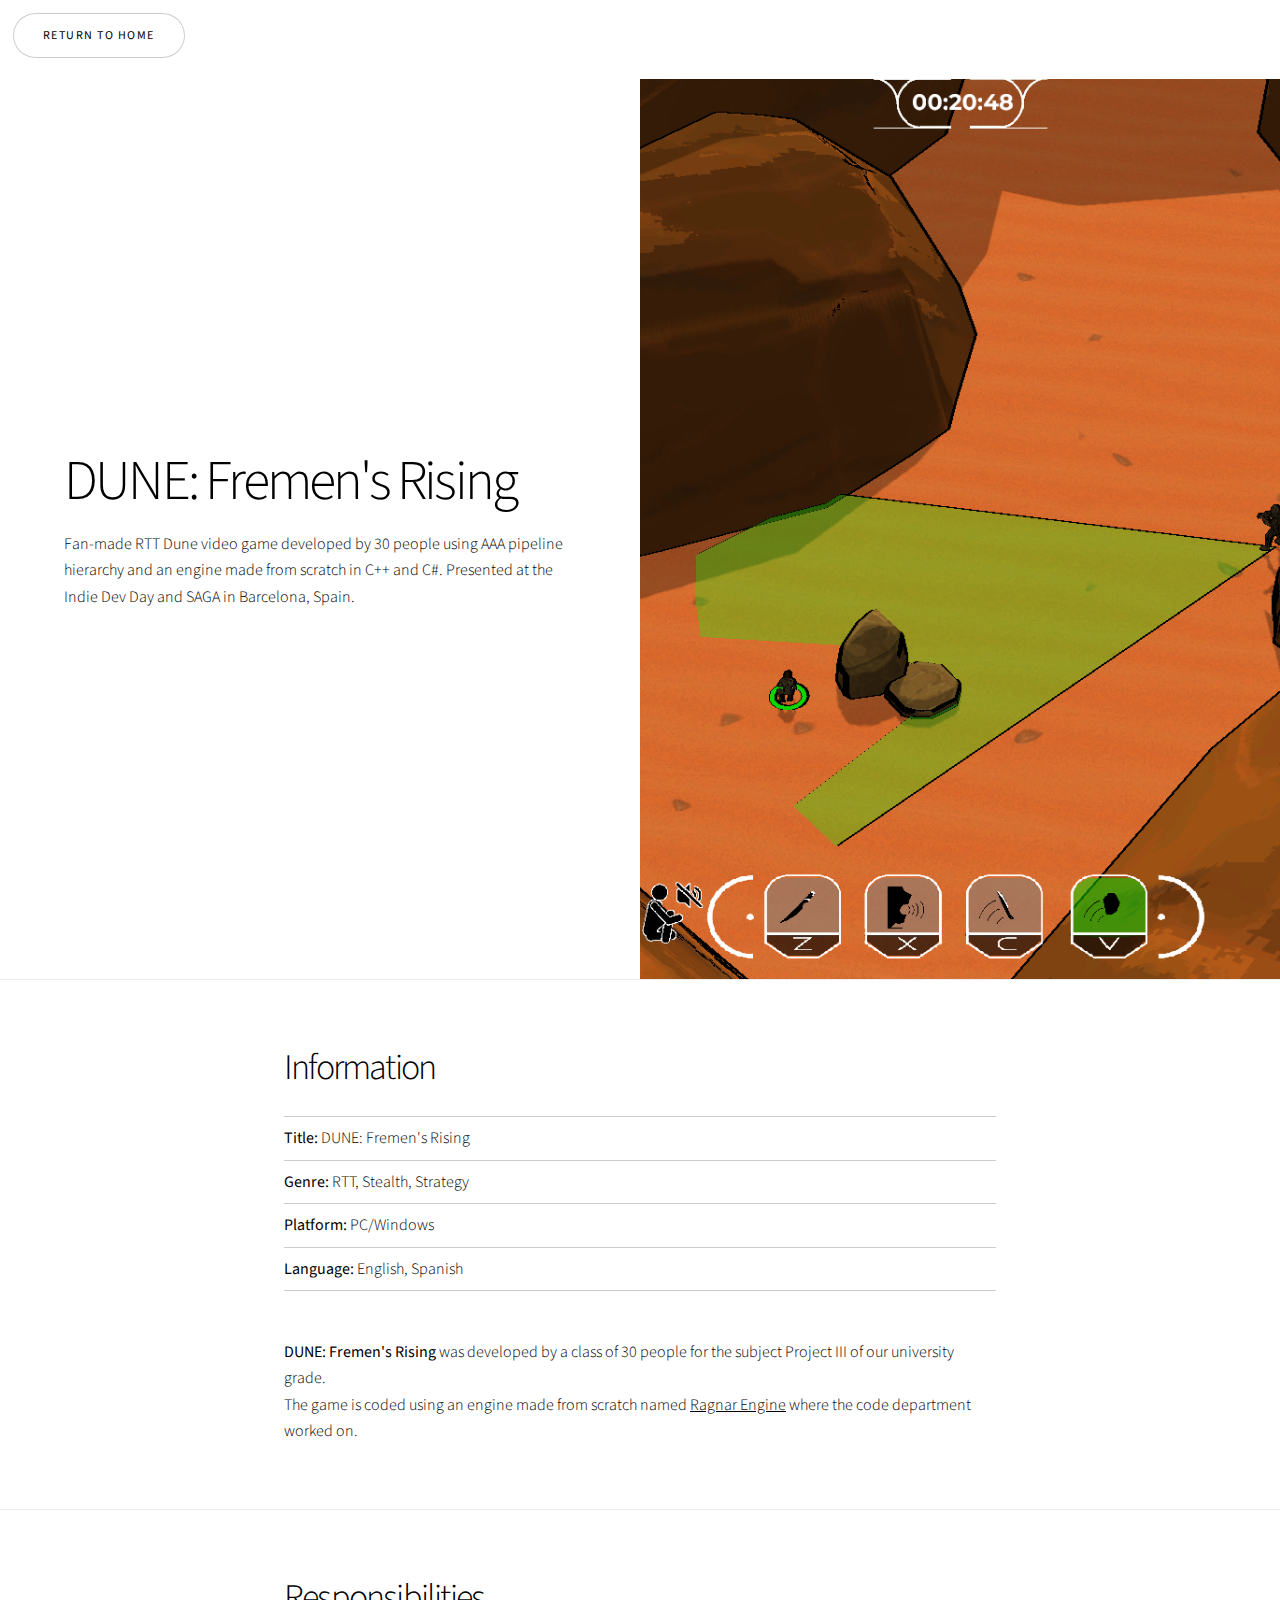
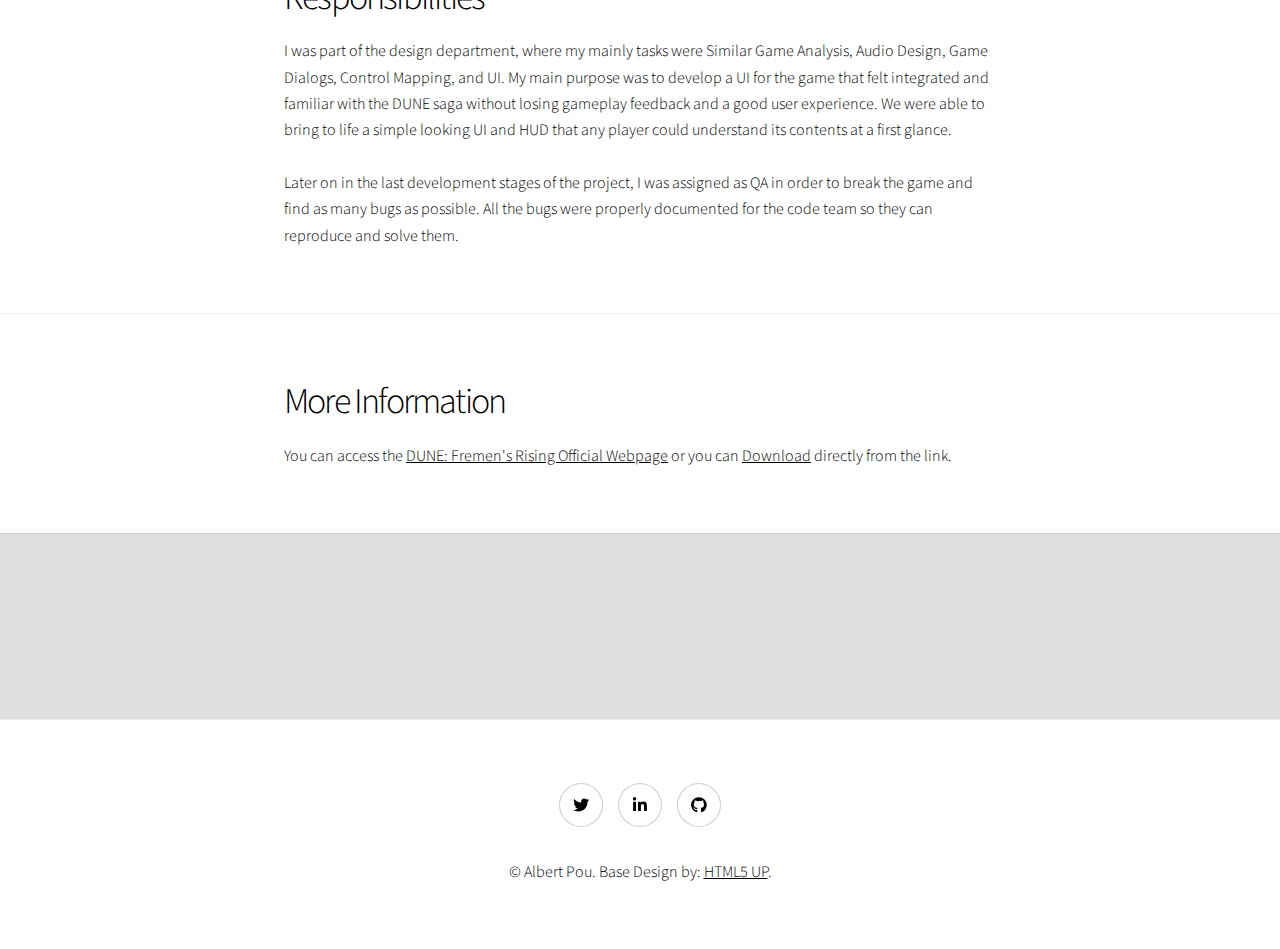
==== commit 955d9acb: "Changes to dune description" ====
--- a/dune.html
+++ b/dune.html
@@ -23,7 +23,9 @@
 				
 				<div class="content">
 					<h1>DUNE: Fremen's Rising</h1>
-					<p class: "major">A fan-made RTT Dune video game developed by our Project III university subject using an engine	made from scratch!</p>
+					<p class: "major">Fan-made RTT Dune video game developed by 30 people using AAA
+					pipeline hierarchy and an engine made from scratch in C++ and C#. Presented at the Indie Dev Day
+					and SAGA in Barcelona, Spain.</p>
 				</div>
 				<div class="image">
 					<img src="images/dune/dune1.png" alt="" />
